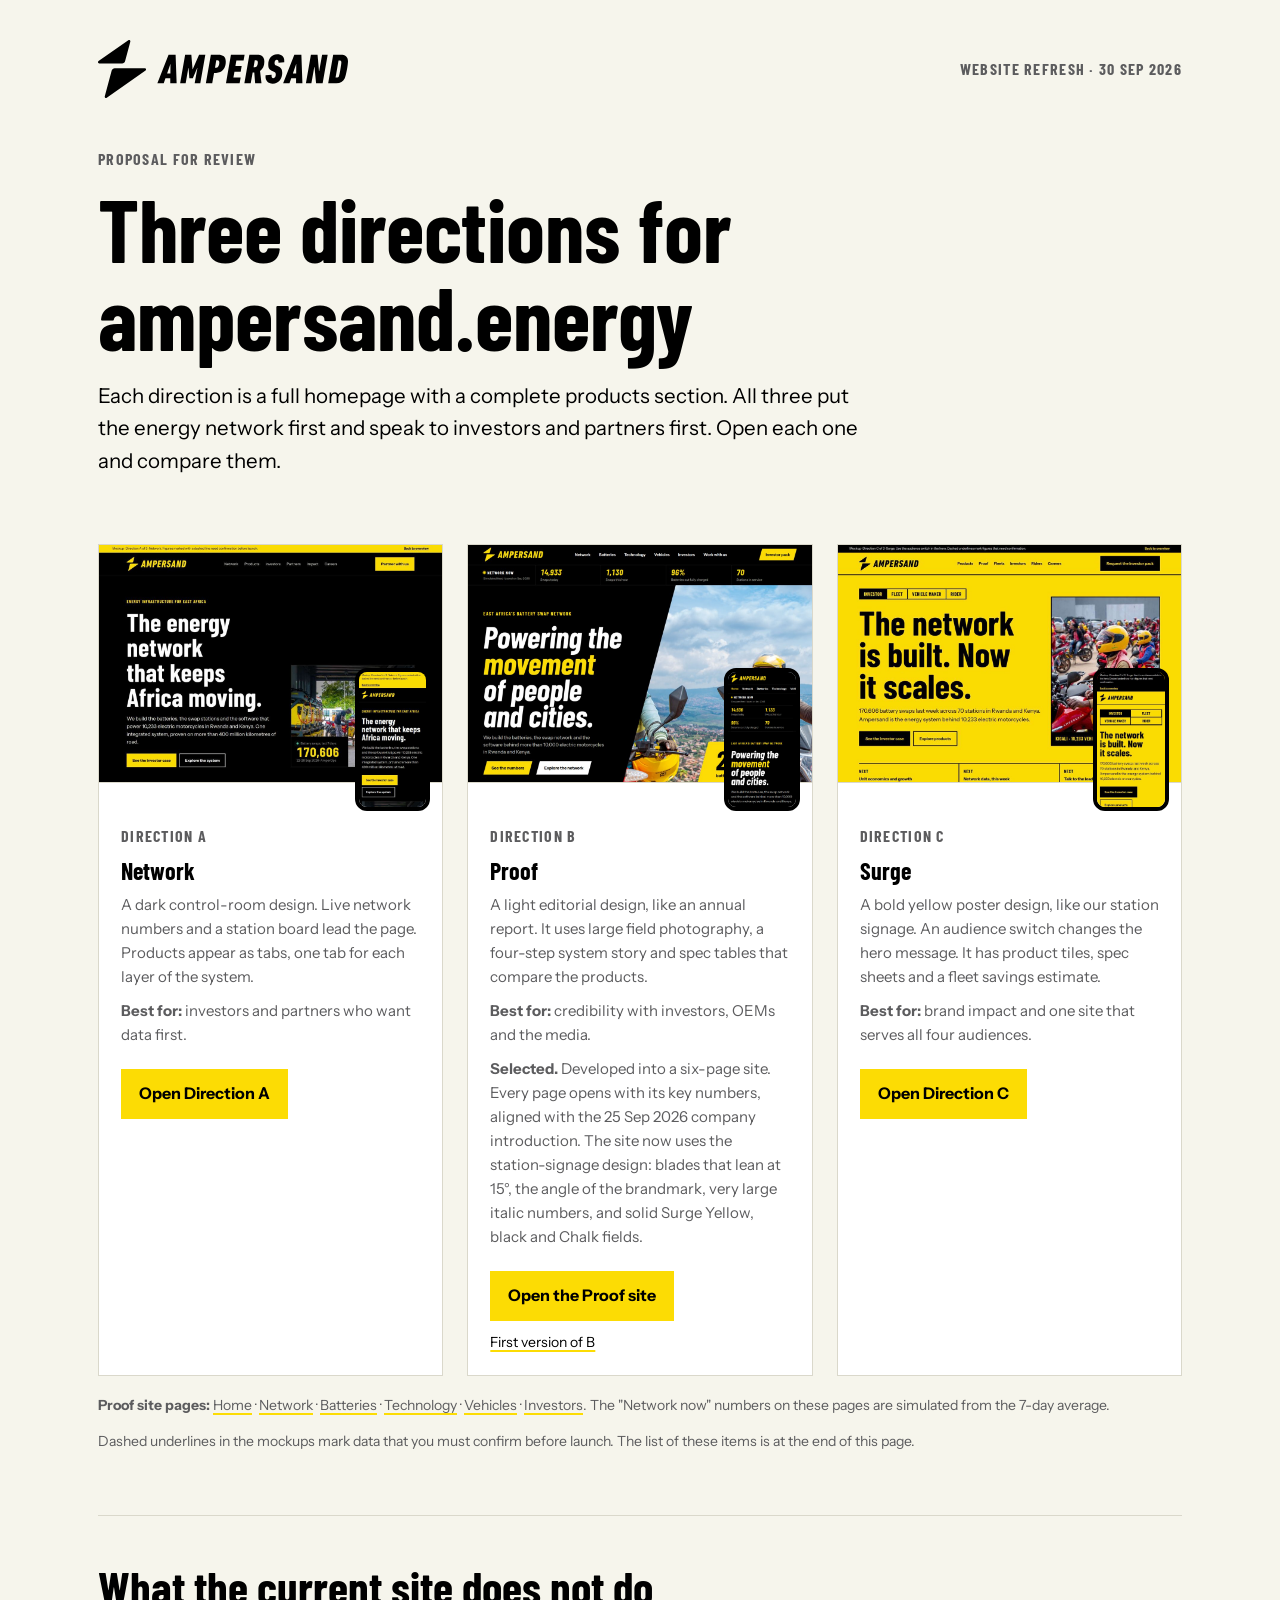
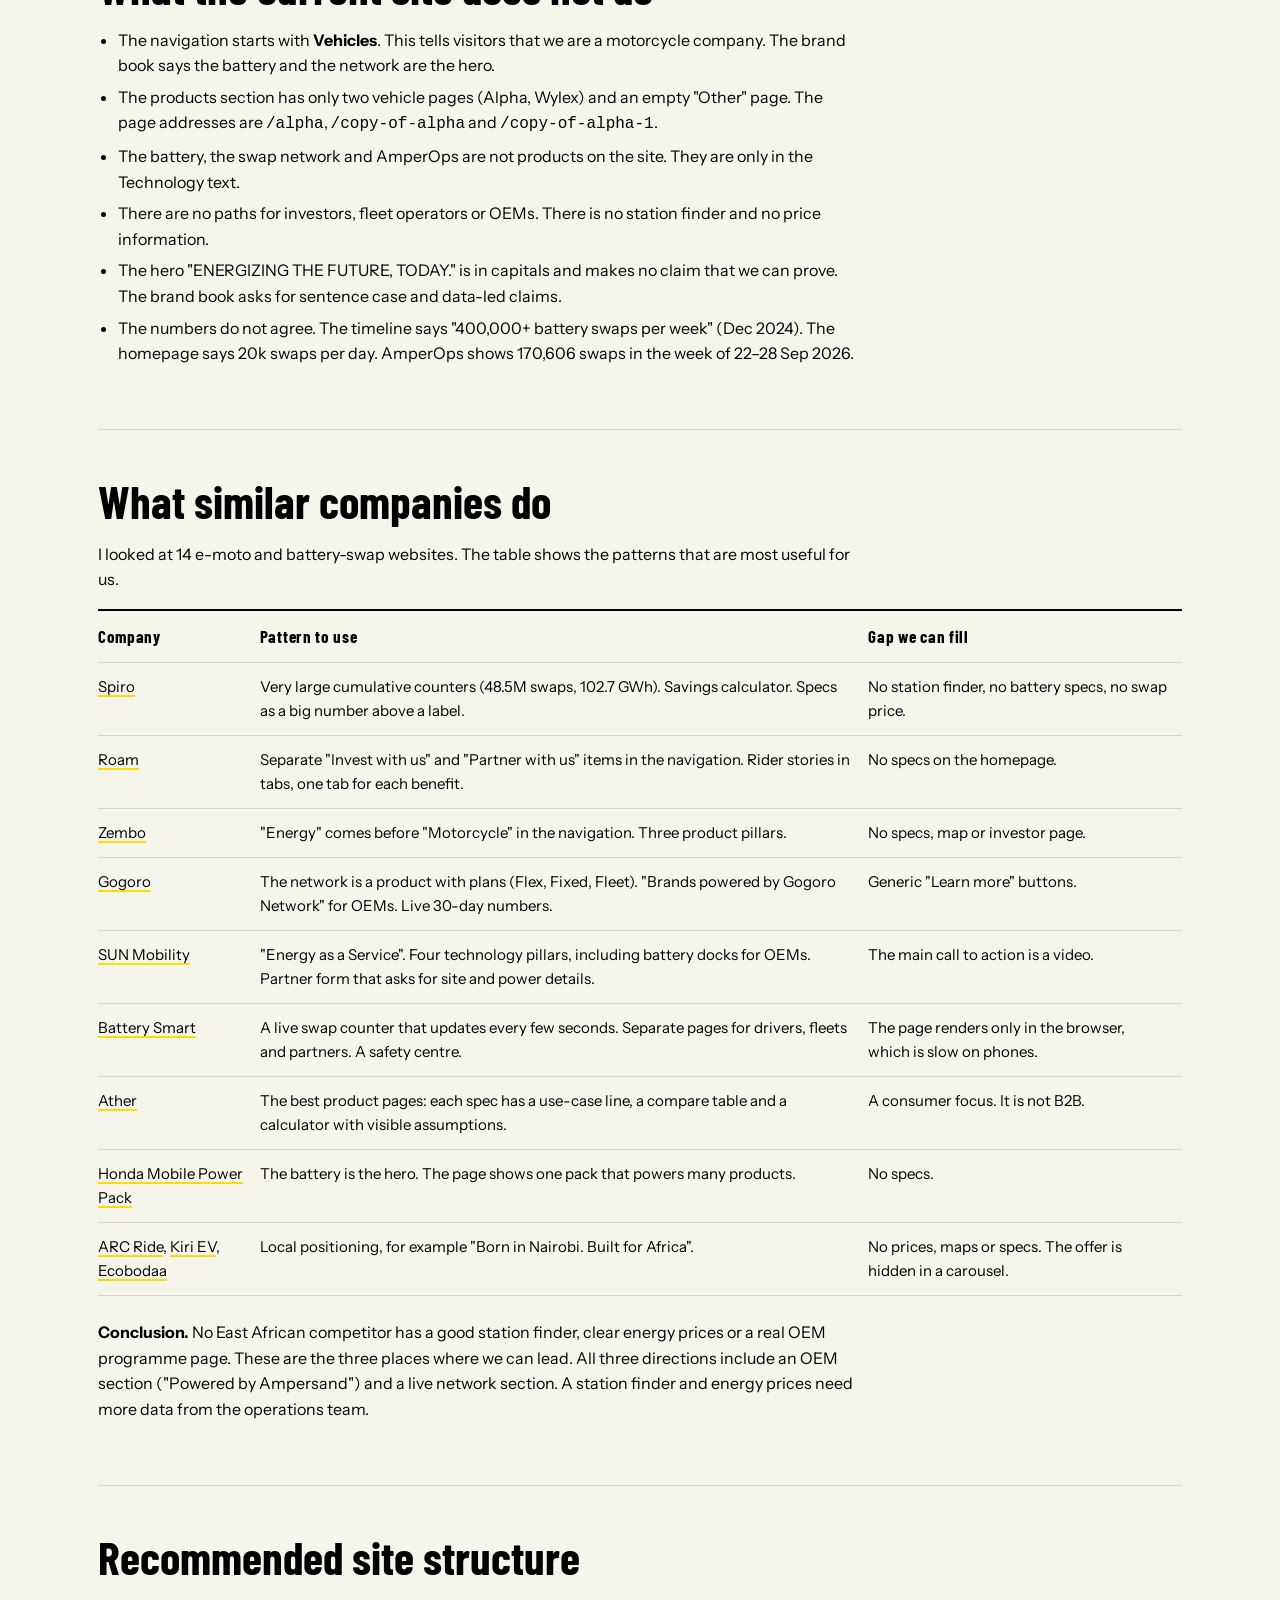
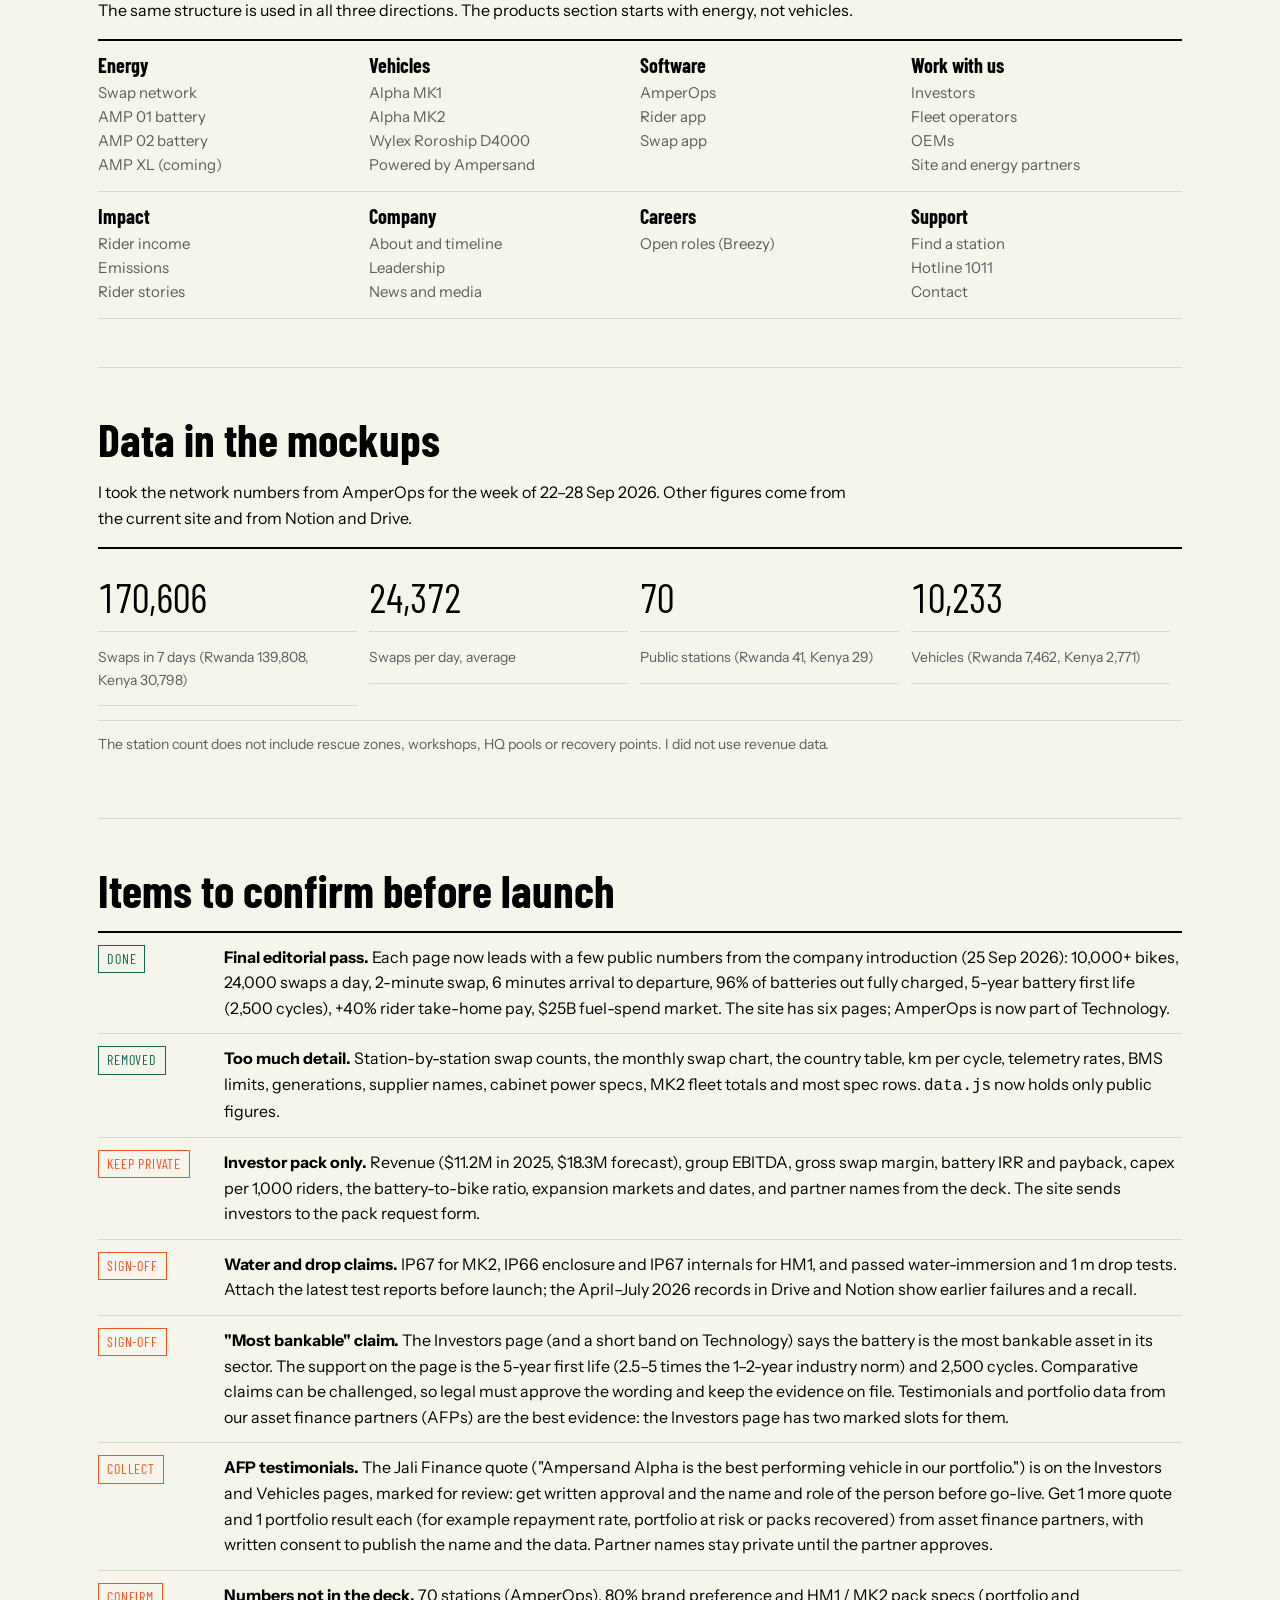
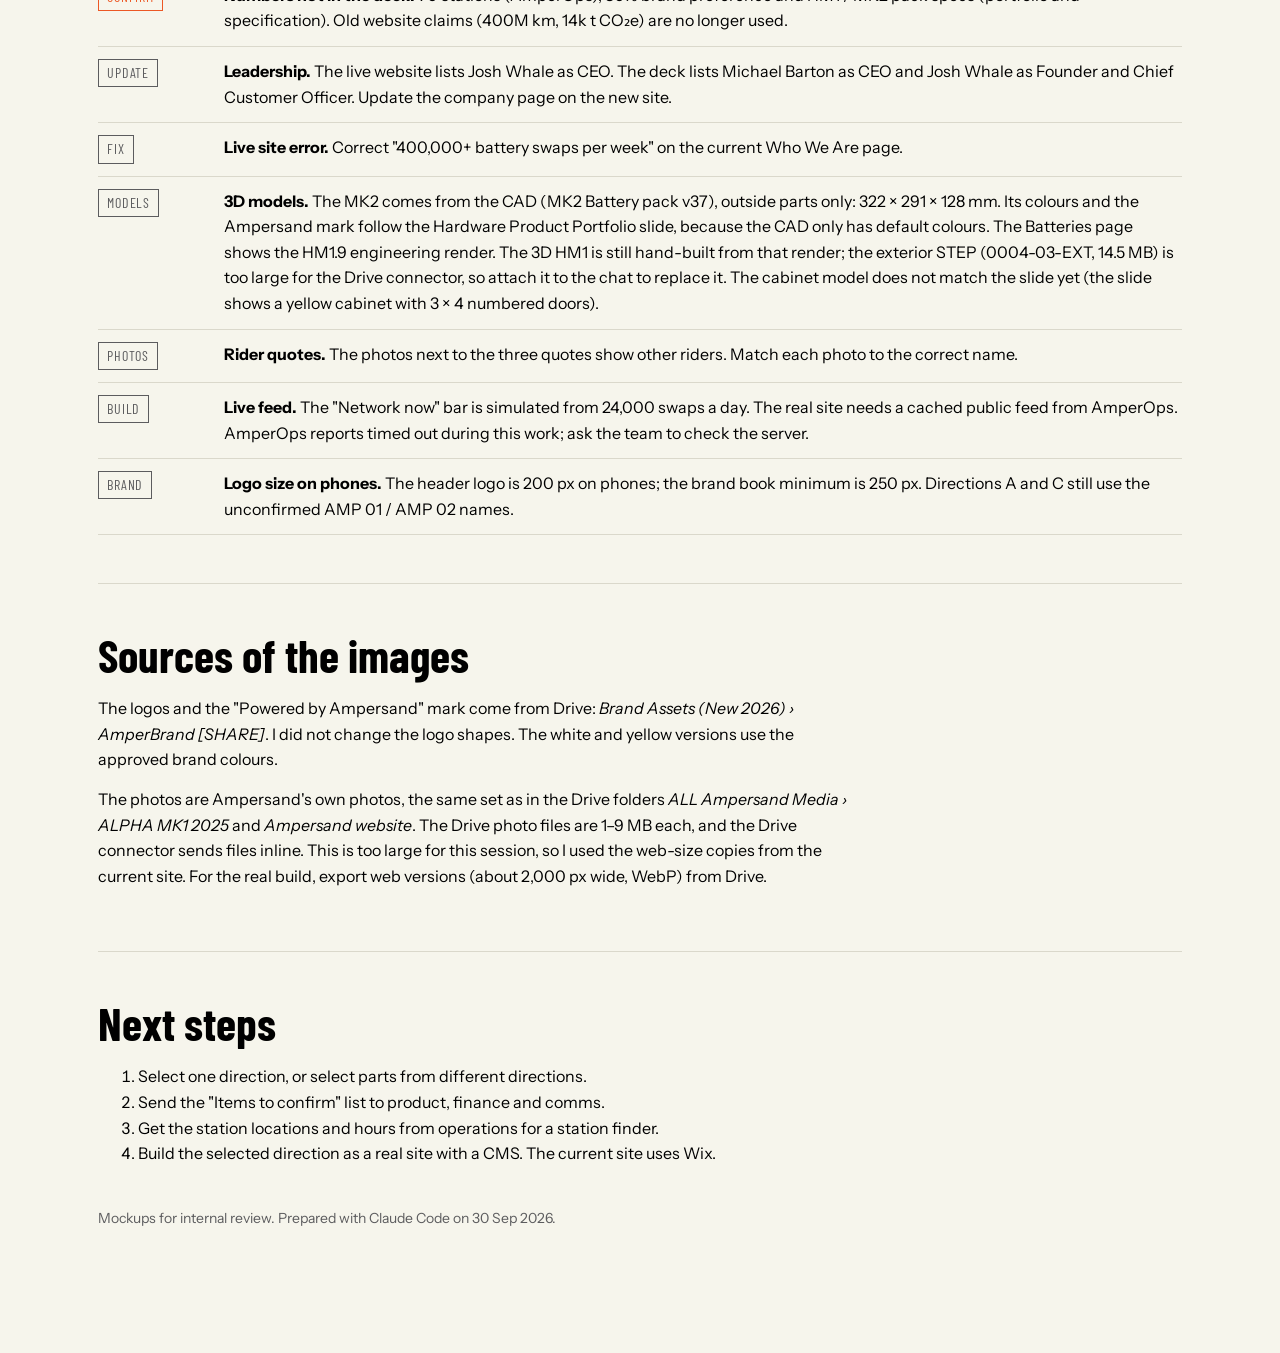
==== index.html @ 297e45d2 "Shorten the Technology page by moving sections to Batteries and Investors - Weight comparison (with " ====
<!doctype html>
<html lang="en">
<head>
<meta charset="utf-8">
<meta name="viewport" content="width=device-width, initial-scale=1, viewport-fit=cover">
<title>Ampersand Site Refresh</title>
<link rel="preconnect" href="https://fonts.googleapis.com">
<link rel="preconnect" href="https://fonts.gstatic.com" crossorigin>
<link rel="stylesheet" href="https://fonts.googleapis.com/css2?family=Barlow+Condensed:wght@700&family=Instrument+Sans:wght@400;700&display=swap">
<style>
/* Overview page. Layout: a single reading column for the review, with a wide band for the three direction previews. Brand tokens from the Ampersand Brand Book v1.0. */
:root{
  --bg:#F6F5EC; --surface:#FFFFFF; --fg:#000000; --muted:#5C5C5E; --rule:#DAD8CB; --accent:#FCDC04; --accent-ink:#000000; --ok:#146653; --warn:#EC5825;
  --display:"Barlow Condensed","Arial Narrow",Arial,sans-serif;
  --body:"Instrument Sans",system-ui,-apple-system,"Segoe UI",sans-serif;
}
@media (prefers-color-scheme:dark){:root:not([data-theme="light"]){--bg:#0B0B0C;--surface:#151516;--fg:#F6F5EC;--muted:#A9A9A4;--rule:#2C2C2E;--accent:#FCDC04;--accent-ink:#000000;--ok:#44BC9D;--warn:#EC5825;color-scheme:dark}}
:root[data-theme="dark"]{--bg:#0B0B0C;--surface:#151516;--fg:#F6F5EC;--muted:#A9A9A4;--rule:#2C2C2E;--accent:#FCDC04;--accent-ink:#000000;--ok:#44BC9D;--warn:#EC5825;color-scheme:dark}
*{box-sizing:border-box}
[hidden]{display:none!important}
body{margin:0;background:var(--bg);color:var(--fg);font-family:var(--body);font-size:16px;line-height:1.6}
img{max-width:100%;display:block}
a{color:inherit;text-decoration-color:var(--accent);text-decoration-thickness:2px;text-underline-offset:3px}
:focus-visible{outline:3px solid var(--accent);outline-offset:2px}
.page{max-width:1180px;margin-inline:auto;padding-inline:clamp(16px,4vw,48px);padding-block:40px 80px}
.col{max-width:760px}
h1,h2,h3{font-family:var(--display);font-weight:700;line-height:1;text-wrap:balance;margin:0}
h1{font-size:clamp(48px,7vw,88px)}
h2{font-size:clamp(32px,4vw,46px);margin-bottom:18px}
h3{font-size:24px}
p{margin:0 0 14px}
.label{font-family:var(--display);font-weight:700;font-size:16px;letter-spacing:.08em;text-transform:uppercase;color:var(--muted)}
.logo-row{display:flex;justify-content:space-between;align-items:center;gap:16px;flex-wrap:wrap;margin-bottom:48px}
.logo-row img{width:250px}
.logo-dark{display:none}
@media (prefers-color-scheme:dark){:root:not([data-theme="light"]) .logo-light{display:none}:root:not([data-theme="light"]) .logo-dark{display:block}}
:root[data-theme="dark"] .logo-light{display:none}:root[data-theme="dark"] .logo-dark{display:block}
.lead{font-size:clamp(18px,1.6vw,21px);max-width:62ch;margin-top:20px}
section{padding-block:48px;border-top:1px solid var(--rule)}
.dirs{display:grid;grid-template-columns:repeat(3,1fr);gap:24px;margin-top:28px}
.dir{background:var(--surface);border:1px solid var(--rule);display:flex;flex-direction:column;min-width:0}
.dir .shots{position:relative}
.dir .shots img.desk{aspect-ratio:1152/800;object-fit:cover;width:100%;border-bottom:1px solid var(--rule)}
.dir .shots img.phone{position:absolute;right:12px;bottom:-28px;width:22%;border:4px solid #000;border-radius:12px;background:#000}
.dir .in{padding:40px 22px 22px;display:flex;flex-direction:column;gap:10px;flex:1}
.dir .in p{font-size:15px;color:var(--muted);margin:0}
.dir .btn{margin-top:auto;align-self:flex-start;background:var(--accent);color:var(--accent-ink);font-weight:700;text-decoration:none;padding:12px 18px;margin-top:12px}
@media (max-width:900px){.dirs{grid-template-columns:1fr}}
.tbl{overflow-x:auto;border-top:2px solid var(--fg);margin-top:16px}
table{width:100%;border-collapse:collapse;font-size:15px;min-width:640px}
th,td{text-align:left;vertical-align:top;padding:12px 14px 12px 0;border-bottom:1px solid var(--rule)}
thead th{font-family:var(--display);font-size:17px;letter-spacing:.04em}
td.num,th.num{font-variant-numeric:tabular-nums;text-align:right}
ul.clean{padding-left:20px;margin:0 0 14px}
ul.clean li{margin-bottom:6px}
.checks{list-style:none;padding:0;margin:0;display:grid;gap:0;border-top:2px solid var(--fg)}
.checks li{display:grid;grid-template-columns:110px 1fr;gap:16px;padding:12px 0;border-bottom:1px solid var(--rule)}
.chip{font-family:var(--display);font-size:14px;letter-spacing:.06em;text-transform:uppercase;padding:2px 8px;align-self:start;justify-self:start;border:1px solid currentColor}
.chip.warn{color:var(--warn)}
.chip.ok{color:var(--ok)}
.chip.info{color:var(--muted)}
@media (max-width:520px){.checks li{grid-template-columns:1fr;gap:6px}}
.ia{display:grid;grid-template-columns:repeat(4,1fr);gap:0;border-top:2px solid var(--fg);margin-top:16px}
.ia div{padding:14px 14px 14px 0;border-bottom:1px solid var(--rule);min-width:0}
.ia h3{font-size:20px;margin-bottom:6px}
.ia ul{list-style:none;padding:0;margin:0;font-size:15px;color:var(--muted)}
@media (max-width:760px){.ia{grid-template-columns:1fr 1fr}}
.kpis{display:grid;grid-template-columns:repeat(4,1fr);border-top:2px solid var(--fg);margin-top:16px}
.kpis div{padding:14px 12px 14px 0;border-bottom:1px solid var(--rule)}
.kpis .n{font-family:var(--display);font-size:40px;line-height:1;font-variant-numeric:tabular-nums}
.kpis .k{font-size:14px;color:var(--muted)}
@media (max-width:640px){.kpis{grid-template-columns:1fr 1fr}}
.note{font-size:14px;color:var(--muted)}
footer{margin-top:40px;font-size:14px;color:var(--muted)}
</style>
</head>
<body>
<div class="page">
  <div class="logo-row">
    <img class="logo-light" src="assets/brand/logo-horizontal-black.svg" alt="Ampersand">
    <img class="logo-dark" src="assets/brand/logo-horizontal-yellow.svg" alt="Ampersand">
    <span class="label">Website refresh · 30 Sep 2026</span>
  </div>

  <div class="col">
    <div class="label">Proposal for review</div>
    <h1 style="margin-top:12px">Three directions for ampersand.energy</h1>
    <p class="lead">Each direction is a full homepage with a complete products section. All three put the energy network first and speak to investors and partners first. Open each one and compare them.</p>
  </div>

  <section style="border-top:0;padding-top:24px">
    <div class="dirs">
      <article class="dir">
        <div class="shots"><img class="desk" src="assets/shots/direction-a.jpg" alt="Direction A desktop preview"><img class="phone" src="assets/shots/direction-a-phone.jpg" alt="Direction A phone preview"></div>
        <div class="in">
          <div class="label">Direction A</div>
          <h3>Network</h3>
          <p>A dark control-room design. Live network numbers and a station board lead the page. Products appear as tabs, one tab for each layer of the system.</p>
          <p><b>Best for:</b> investors and partners who want data first.</p>
          <a class="btn" href="direction-a.html">Open Direction A</a>
        </div>
      </article>
      <article class="dir">
        <div class="shots"><img class="desk" src="assets/shots/proof.jpg" alt="Proof site desktop preview, station-signage design"><img class="phone" src="assets/shots/proof-phone.jpg" alt="Proof site phone preview, station-signage design"></div>
        <div class="in">
          <div class="label">Direction B</div>
          <h3>Proof</h3>
          <p>A light editorial design, like an annual report. It uses large field photography, a four-step system story and spec tables that compare the products.</p>
          <p><b>Best for:</b> credibility with investors, OEMs and the media.</p>
          <p><b>Selected.</b> Developed into a six-page site. Every page opens with its key numbers, aligned with the 25 Sep 2026 company introduction. The site now uses the station-signage design: blades that lean at 15°, the angle of the brandmark, very large italic numbers, and solid Surge Yellow, black and Chalk fields.</p>
          <a class="btn" href="proof/index.html">Open the Proof site</a>
          <a href="direction-b.html" style="font-size:14px">First version of B</a>
        </div>
      </article>
      <article class="dir">
        <div class="shots"><img class="desk" src="assets/shots/direction-c.jpg" alt="Direction C desktop preview"><img class="phone" src="assets/shots/direction-c-phone.jpg" alt="Direction C phone preview"></div>
        <div class="in">
          <div class="label">Direction C</div>
          <h3>Surge</h3>
          <p>A bold yellow poster design, like our station signage. An audience switch changes the hero message. It has product tiles, spec sheets and a fleet savings estimate.</p>
          <p><b>Best for:</b> brand impact and one site that serves all four audiences.</p>
          <a class="btn" href="direction-c.html">Open Direction C</a>
        </div>
      </article>
    </div>
    <p class="note" style="margin-top:18px"><b>Proof site pages:</b> <a href="proof/index.html">Home</a> · <a href="proof/network.html">Network</a> · <a href="proof/batteries.html">Batteries</a> · <a href="proof/technology.html">Technology</a> · <a href="proof/vehicles.html">Vehicles</a> · <a href="proof/investors.html">Investors</a>. The "Network now" numbers on these pages are simulated from the 7-day average.</p>
    <p class="note" style="margin-top:8px">Dashed underlines in the mockups mark data that you must confirm before launch. The list of these items is at the end of this page.</p>
  </section>

  <section>
    <div class="col">
      <h2>What the current site does not do</h2>
      <ul class="clean">
        <li>The navigation starts with <b>Vehicles</b>. This tells visitors that we are a motorcycle company. The brand book says the battery and the network are the hero.</li>
        <li>The products section has only two vehicle pages (Alpha, Wylex) and an empty "Other" page. The page addresses are <code>/alpha</code>, <code>/copy-of-alpha</code> and <code>/copy-of-alpha-1</code>.</li>
        <li>The battery, the swap network and AmperOps are not products on the site. They are only in the Technology text.</li>
        <li>There are no paths for investors, fleet operators or OEMs. There is no station finder and no price information.</li>
        <li>The hero "ENERGIZING THE FUTURE, TODAY." is in capitals and makes no claim that we can prove. The brand book asks for sentence case and data-led claims.</li>
        <li>The numbers do not agree. The timeline says "400,000+ battery swaps per week" (Dec 2024). The homepage says 20k swaps per day. AmperOps shows 170,606 swaps in the week of 22–28 Sep 2026.</li>
      </ul>
    </div>
  </section>

  <section>
    <div class="col">
      <h2>What similar companies do</h2>
      <p>I looked at 14 e-moto and battery-swap websites. The table shows the patterns that are most useful for us.</p>
    </div>
    <div class="tbl">
      <table>
        <thead><tr><th>Company</th><th>Pattern to use</th><th>Gap we can fill</th></tr></thead>
        <tbody>
          <tr><td><a href="https://www.spironet.com">Spiro</a></td><td>Very large cumulative counters (48.5M swaps, 102.7 GWh). Savings calculator. Specs as a big number above a label.</td><td>No station finder, no battery specs, no swap price.</td></tr>
          <tr><td><a href="https://www.roam-electric.com">Roam</a></td><td>Separate "Invest with us" and "Partner with us" items in the navigation. Rider stories in tabs, one tab for each benefit.</td><td>No specs on the homepage.</td></tr>
          <tr><td><a href="https://www.zem.bo">Zembo</a></td><td>"Energy" comes before "Motorcycle" in the navigation. Three product pillars.</td><td>No specs, map or investor page.</td></tr>
          <tr><td><a href="https://www.gogoro.com/gogoro-network/">Gogoro</a></td><td>The network is a product with plans (Flex, Fixed, Fleet). "Brands powered by Gogoro Network" for OEMs. Live 30-day numbers.</td><td>Generic "Learn more" buttons.</td></tr>
          <tr><td><a href="https://www.sunmobility.com">SUN Mobility</a></td><td>"Energy as a Service". Four technology pillars, including battery docks for OEMs. Partner form that asks for site and power details.</td><td>The main call to action is a video.</td></tr>
          <tr><td><a href="https://www.batterysmart.in">Battery Smart</a></td><td>A live swap counter that updates every few seconds. Separate pages for drivers, fleets and partners. A safety centre.</td><td>The page renders only in the browser, which is slow on phones.</td></tr>
          <tr><td><a href="https://www.atherenergy.com/rizta">Ather</a></td><td>The best product pages: each spec has a use-case line, a compare table and a calculator with visible assumptions.</td><td>A consumer focus. It is not B2B.</td></tr>
          <tr><td><a href="https://global.honda/en/mobilepowerpack/">Honda Mobile Power Pack</a></td><td>The battery is the hero. The page shows one pack that powers many products.</td><td>No specs.</td></tr>
          <tr><td><a href="https://arcrideglobal.com">ARC Ride</a>, <a href="https://www.kiriev.com">Kiri EV</a>, <a href="https://www.ecobodaa.bike">Ecobodaa</a></td><td>Local positioning, for example "Born in Nairobi. Built for Africa".</td><td>No prices, maps or specs. The offer is hidden in a carousel.</td></tr>
        </tbody>
      </table>
    </div>
    <div class="col" style="margin-top:24px">
      <p><b>Conclusion.</b> No East African competitor has a good station finder, clear energy prices or a real OEM programme page. These are the three places where we can lead. All three directions include an OEM section ("Powered by Ampersand") and a live network section. A station finder and energy prices need more data from the operations team.</p>
    </div>
  </section>

  <section>
    <div class="col">
      <h2>Recommended site structure</h2>
      <p>The same structure is used in all three directions. The products section starts with energy, not vehicles.</p>
    </div>
    <div class="ia">
      <div><h3>Energy</h3><ul><li>Swap network</li><li>AMP 01 battery</li><li>AMP 02 battery</li><li>AMP XL (coming)</li></ul></div>
      <div><h3>Vehicles</h3><ul><li>Alpha MK1</li><li>Alpha MK2</li><li>Wylex Roroship D4000</li><li>Powered by Ampersand</li></ul></div>
      <div><h3>Software</h3><ul><li>AmperOps</li><li>Rider app</li><li>Swap app</li></ul></div>
      <div><h3>Work with us</h3><ul><li>Investors</li><li>Fleet operators</li><li>OEMs</li><li>Site and energy partners</li></ul></div>
      <div><h3>Impact</h3><ul><li>Rider income</li><li>Emissions</li><li>Rider stories</li></ul></div>
      <div><h3>Company</h3><ul><li>About and timeline</li><li>Leadership</li><li>News and media</li></ul></div>
      <div><h3>Careers</h3><ul><li>Open roles (Breezy)</li></ul></div>
      <div><h3>Support</h3><ul><li>Find a station</li><li>Hotline 1011</li><li>Contact</li></ul></div>
    </div>
  </section>

  <section>
    <div class="col">
      <h2>Data in the mockups</h2>
      <p>I took the network numbers from AmperOps for the week of 22–28 Sep 2026. Other figures come from the current site and from Notion and Drive.</p>
    </div>
    <div class="kpis">
      <div><div class="n">170,606</div><div class="k">Swaps in 7 days (Rwanda 139,808, Kenya 30,798)</div></div>
      <div><div class="n">24,372</div><div class="k">Swaps per day, average</div></div>
      <div><div class="n">70</div><div class="k">Public stations (Rwanda 41, Kenya 29)</div></div>
      <div><div class="n">10,233</div><div class="k">Vehicles (Rwanda 7,462, Kenya 2,771)</div></div>
    </div>
    <p class="note" style="margin-top:12px">The station count does not include rescue zones, workshops, HQ pools or recovery points. I did not use revenue data.</p>
  </section>

  <section>
    <div class="col">
      <h2>Items to confirm before launch</h2>
    </div>
    <ul class="checks">
      <li><span class="chip ok">Done</span><div><b>Final editorial pass.</b> Each page now leads with a few public numbers from the company introduction (25 Sep 2026): 10,000+ bikes, 24,000 swaps a day, 2-minute swap, 6 minutes arrival to departure, 96% of batteries out fully charged, 5-year battery first life (2,500 cycles), +40% rider take-home pay, $25B fuel-spend market. The site has six pages; AmperOps is now part of Technology.</div></li>
      <li><span class="chip ok">Removed</span><div><b>Too much detail.</b> Station-by-station swap counts, the monthly swap chart, the country table, km per cycle, telemetry rates, BMS limits, generations, supplier names, cabinet power specs, MK2 fleet totals and most spec rows. <code>data.js</code> now holds only public figures.</div></li>
      <li><span class="chip warn">Keep private</span><div><b>Investor pack only.</b> Revenue ($11.2M in 2025, $18.3M forecast), group EBITDA, gross swap margin, battery IRR and payback, capex per 1,000 riders, the battery-to-bike ratio, expansion markets and dates, and partner names from the deck. The site sends investors to the pack request form.</div></li>
      <li><span class="chip warn">Sign-off</span><div><b>Water and drop claims.</b> IP67 for MK2, IP66 enclosure and IP67 internals for HM1, and passed water-immersion and 1 m drop tests. Attach the latest test reports before launch; the April–July 2026 records in Drive and Notion show earlier failures and a recall.</div></li>
        <li><span class="chip warn">Sign-off</span><div><b>"Most bankable" claim.</b> The Investors page (and a short band on Technology) says the battery is the most bankable asset in its sector. The support on the page is the 5-year first life (2.5–5 times the 1–2-year industry norm) and 2,500 cycles. Comparative claims can be challenged, so legal must approve the wording and keep the evidence on file. Testimonials and portfolio data from our asset finance partners (AFPs) are the best evidence: the Investors page has two marked slots for them.</div></li>
        <li><span class="chip warn">Collect</span><div><b>AFP testimonials.</b> The Jali Finance quote ("Ampersand Alpha is the best performing vehicle in our portfolio.") is on the Investors and Vehicles pages, marked for review: get written approval and the name and role of the person before go-live. Get 1 more quote and 1 portfolio result each (for example repayment rate, portfolio at risk or packs recovered) from asset finance partners, with written consent to publish the name and the data. Partner names stay private until the partner approves.</div></li>
      <li><span class="chip warn">Confirm</span><div><b>Numbers not in the deck.</b> 70 stations (AmperOps), 80% brand preference and HM1 / MK2 pack specs (portfolio and specification). Old website claims (400M km, 14k t CO₂e) are no longer used.</div></li>
      <li><span class="chip info">Update</span><div><b>Leadership.</b> The live website lists Josh Whale as CEO. The deck lists Michael Barton as CEO and Josh Whale as Founder and Chief Customer Officer. Update the company page on the new site.</div></li>
      <li><span class="chip info">Fix</span><div><b>Live site error.</b> Correct "400,000+ battery swaps per week" on the current Who We Are page.</div></li>
      <li><span class="chip info">Models</span><div><b>3D models.</b> The MK2 comes from the CAD (MK2 Battery pack v37), outside parts only: 322 × 291 × 128 mm. Its colours and the Ampersand mark follow the Hardware Product Portfolio slide, because the CAD only has default colours. The Batteries page shows the HM1.9 engineering render. The 3D HM1 is still hand-built from that render; the exterior STEP (0004-03-EXT, 14.5 MB) is too large for the Drive connector, so attach it to the chat to replace it. The cabinet model does not match the slide yet (the slide shows a yellow cabinet with 3 × 4 numbered doors).</div></li>
      <li><span class="chip info">Photos</span><div><b>Rider quotes.</b> The photos next to the three quotes show other riders. Match each photo to the correct name.</div></li>
      <li><span class="chip info">Build</span><div><b>Live feed.</b> The "Network now" bar is simulated from 24,000 swaps a day. The real site needs a cached public feed from AmperOps. AmperOps reports timed out during this work; ask the team to check the server.</div></li>
      <li><span class="chip info">Brand</span><div><b>Logo size on phones.</b> The header logo is 200 px on phones; the brand book minimum is 250 px. Directions A and C still use the unconfirmed AMP 01 / AMP 02 names.</div></li>
    </ul>
  </section>

  <section>
    <div class="col">
      <h2>Sources of the images</h2>
      <p>The logos and the "Powered by Ampersand" mark come from Drive: <i>Brand Assets (New 2026) › AmperBrand [SHARE]</i>. I did not change the logo shapes. The white and yellow versions use the approved brand colours.</p>
      <p>The photos are Ampersand's own photos, the same set as in the Drive folders <i>ALL Ampersand Media › ALPHA MK1 2025</i> and <i>Ampersand website</i>. The Drive photo files are 1–9 MB each, and the Drive connector sends files inline. This is too large for this session, so I used the web-size copies from the current site. For the real build, export web versions (about 2,000 px wide, WebP) from Drive.</p>
    </div>
  </section>

  <section>
    <div class="col">
      <h2>Next steps</h2>
      <ol class="clean">
        <li>Select one direction, or select parts from different directions.</li>
        <li>Send the "Items to confirm" list to product, finance and comms.</li>
        <li>Get the station locations and hours from operations for a station finder.</li>
        <li>Build the selected direction as a real site with a CMS. The current site uses Wix.</li>
      </ol>
    </div>
    <footer>Mockups for internal review. Prepared with Claude Code on 30 Sep 2026.</footer>
  </section>
</div>
</body>
</html>
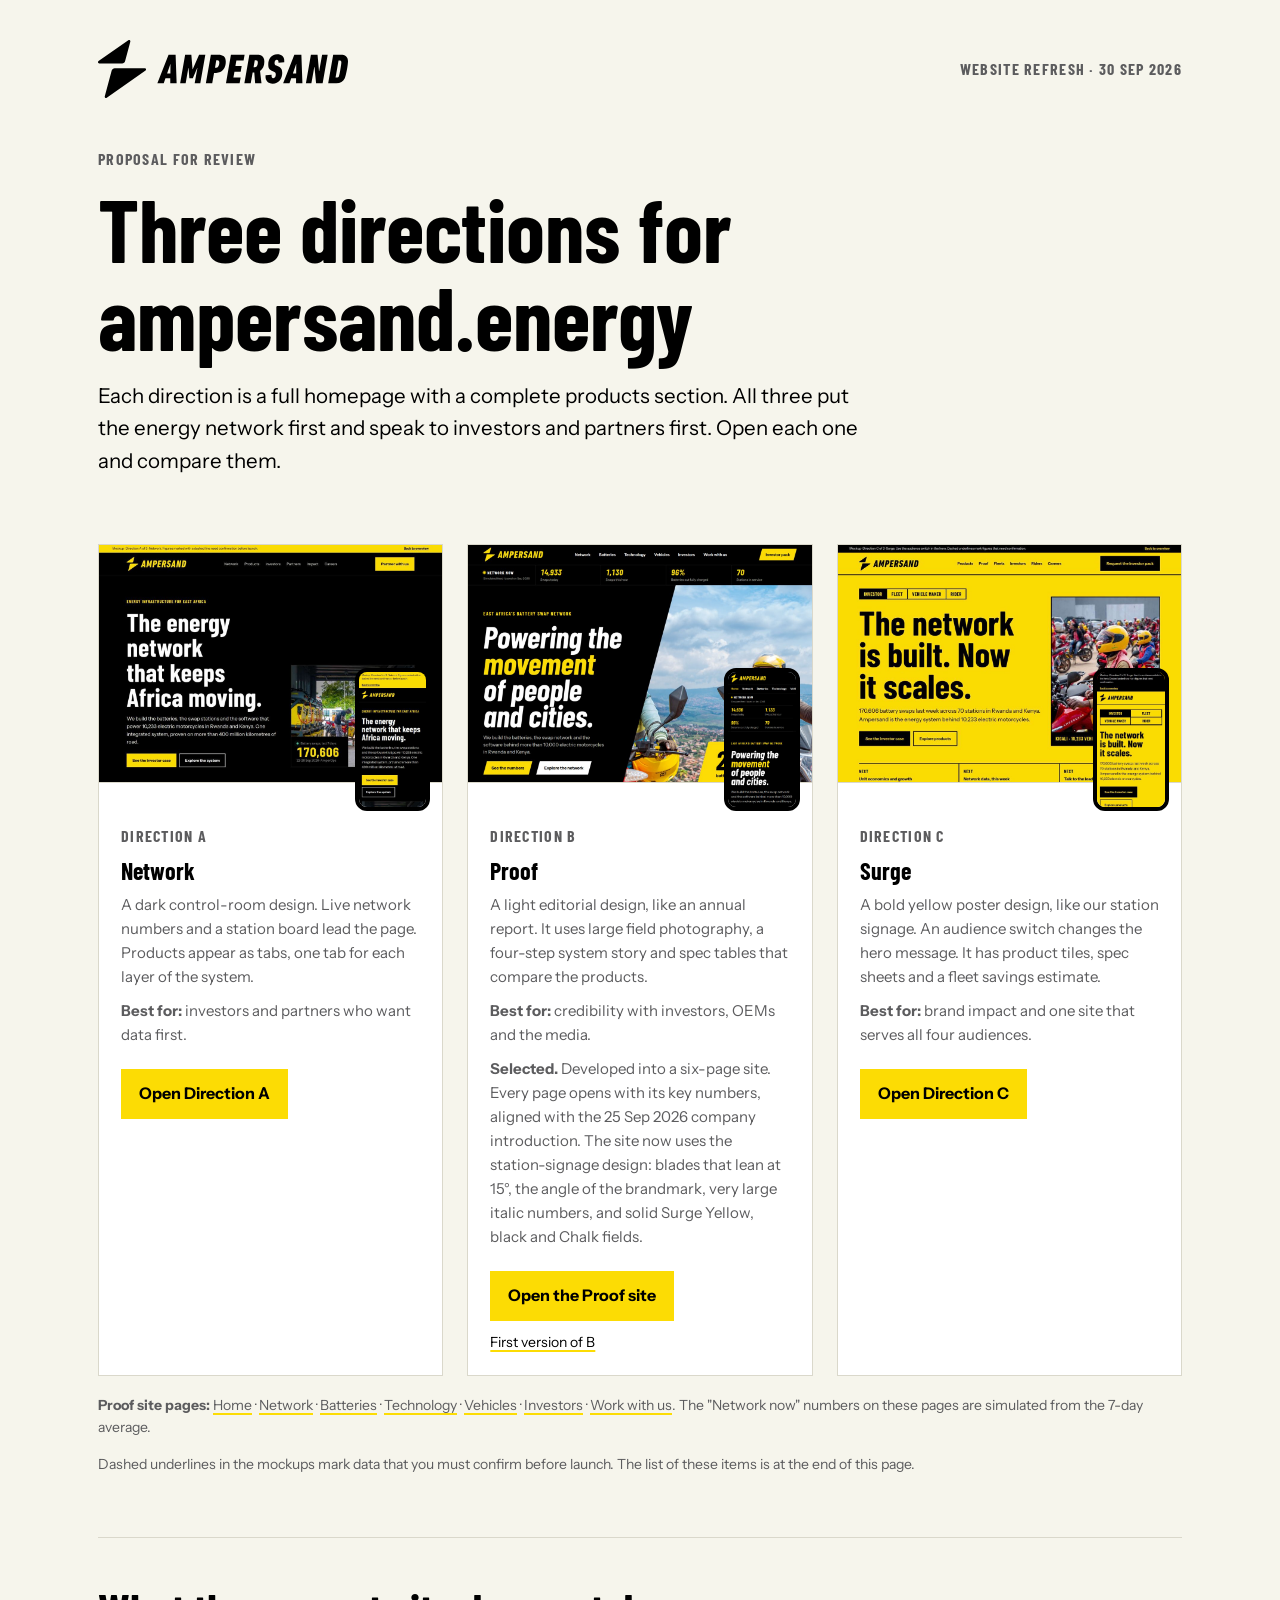
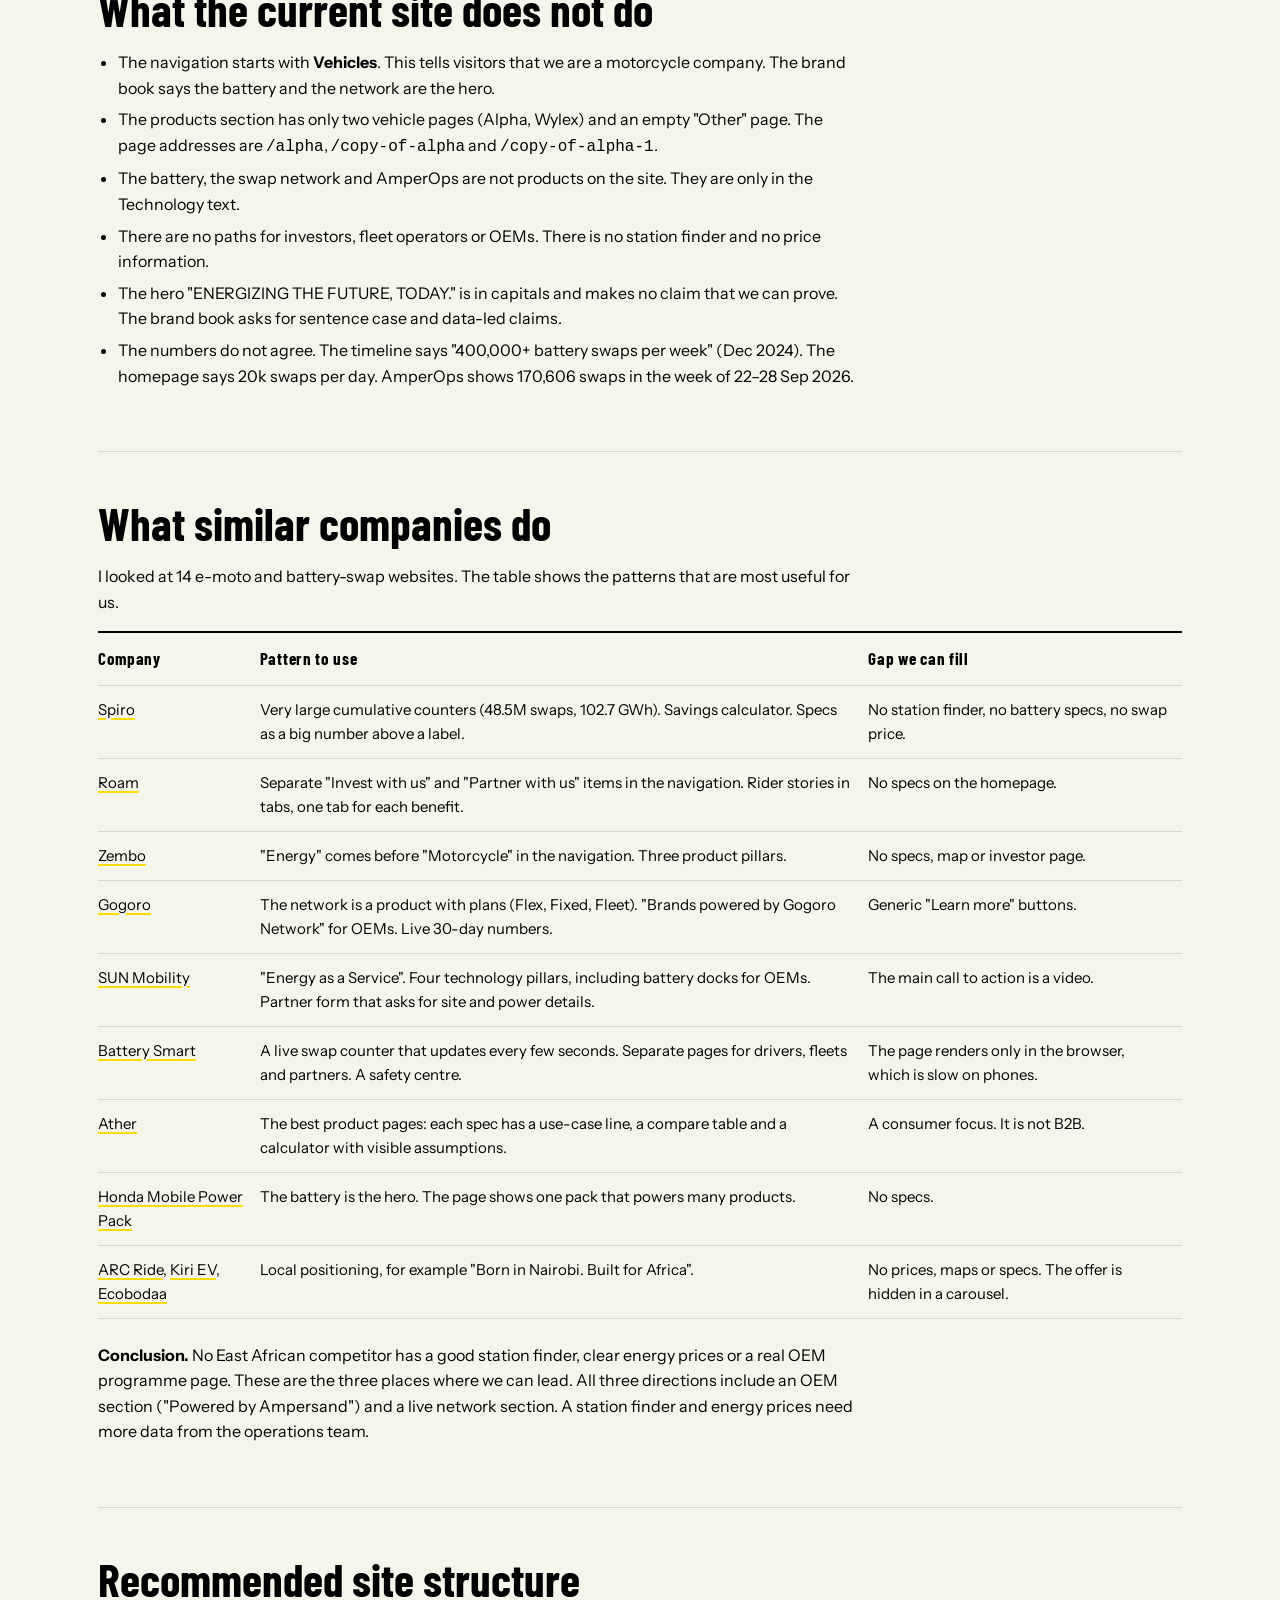
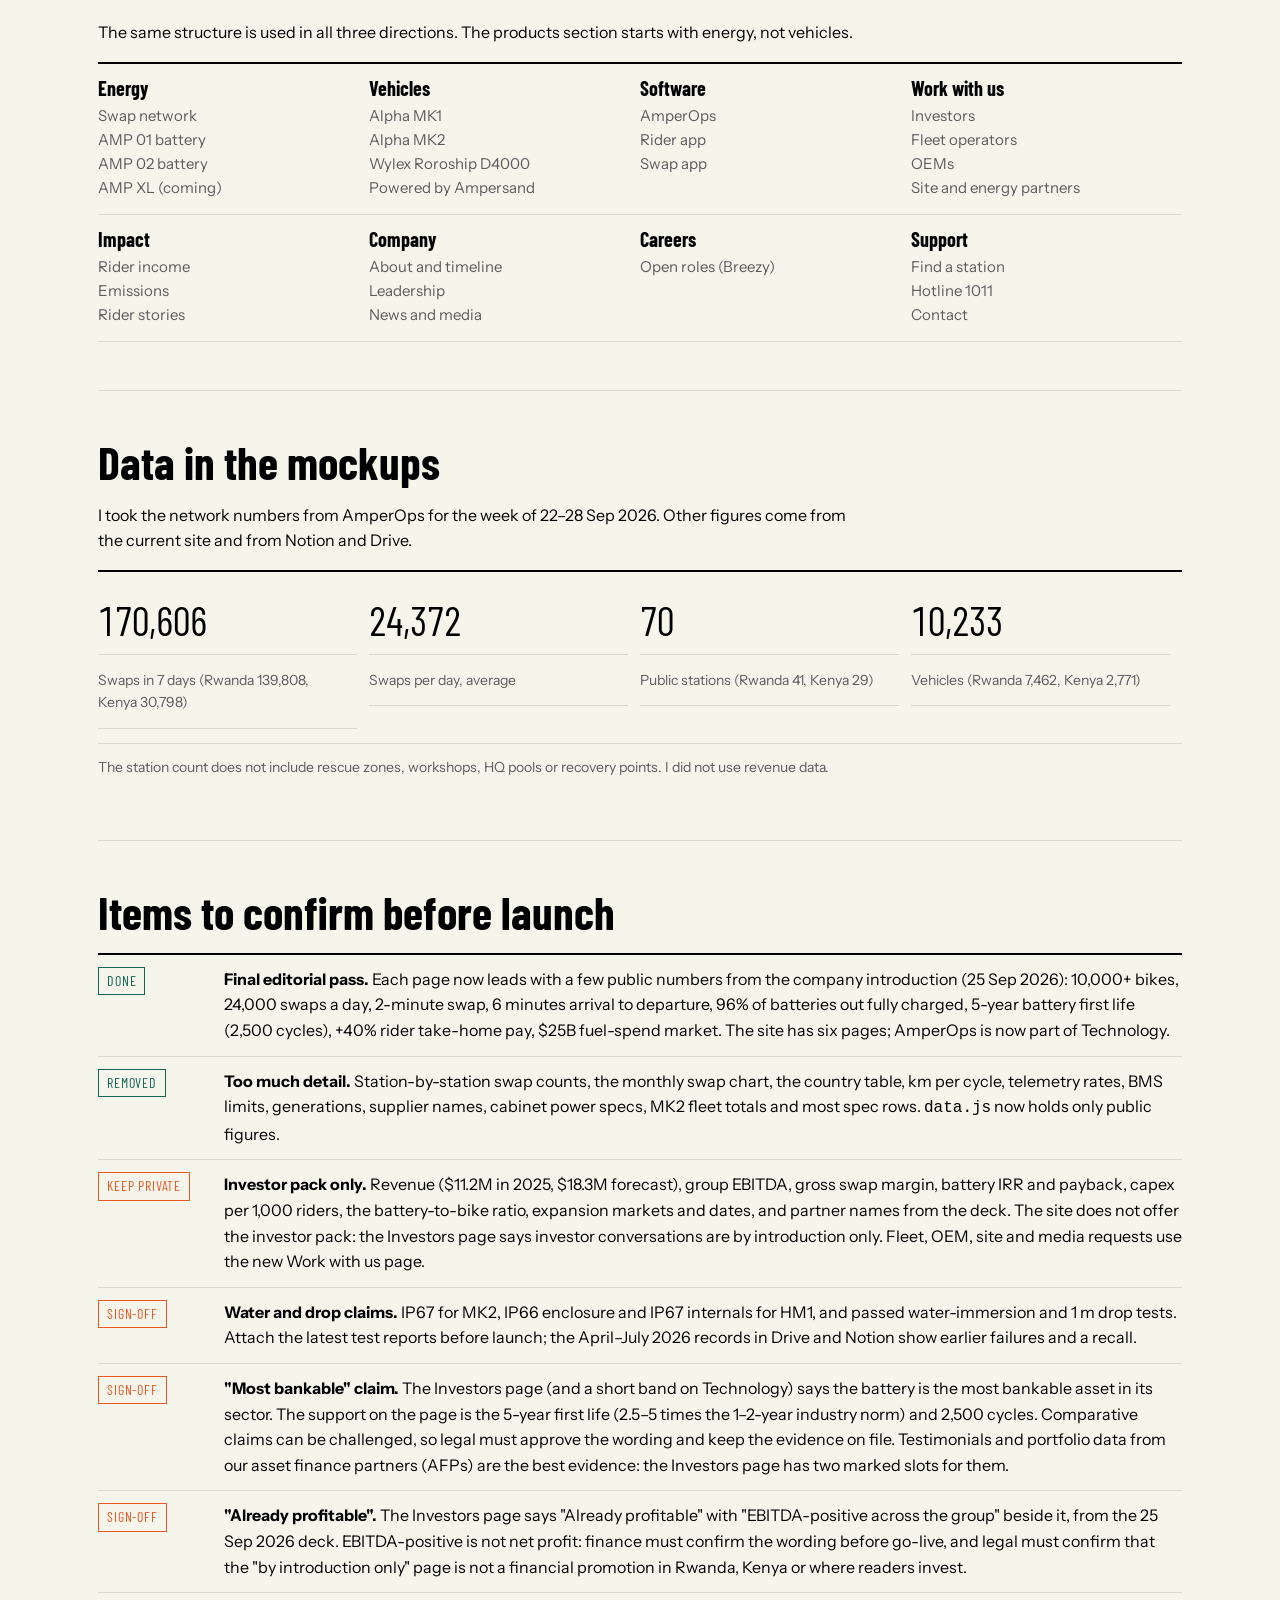
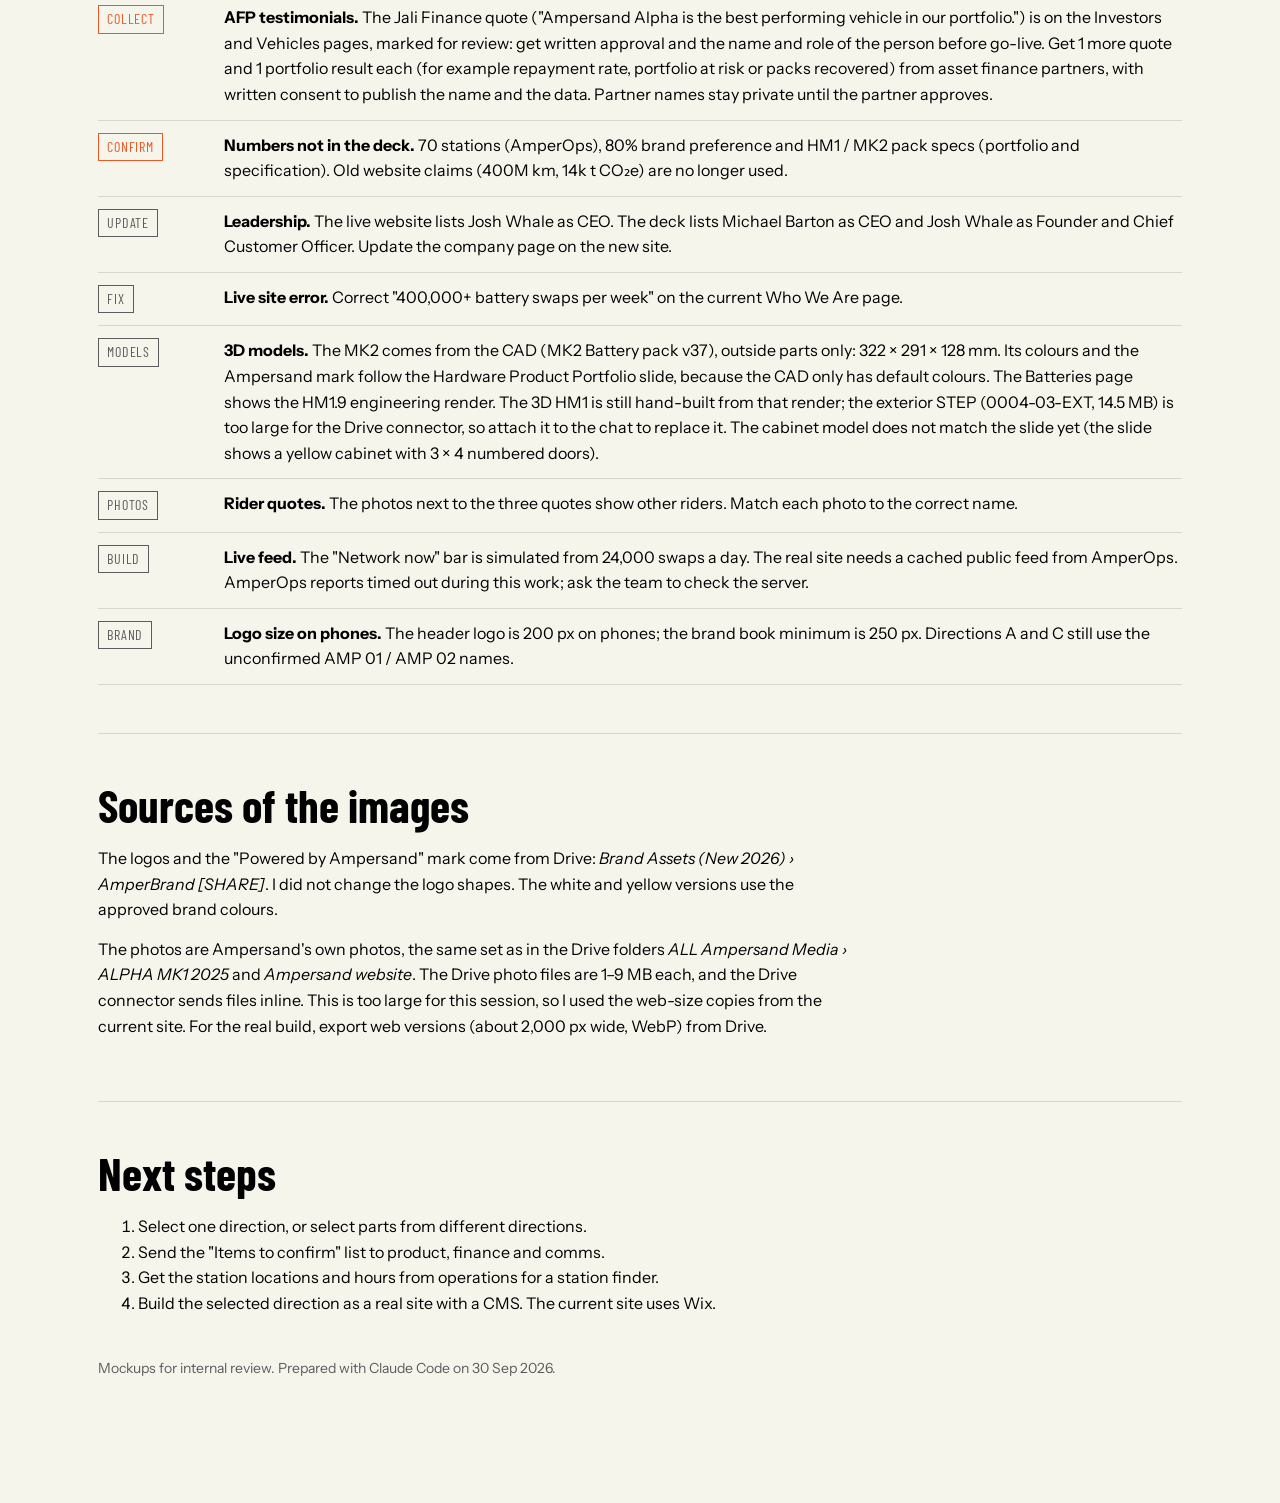
==== commit 07d7d608: "Keep the investor pack private and position Ampersand as already profitable - Remove the investor pa" ====
--- a/index.html
+++ b/index.html
@@ -123,7 +123,7 @@
         </div>
       </article>
     </div>
-    <p class="note" style="margin-top:18px"><b>Proof site pages:</b> <a href="proof/index.html">Home</a> · <a href="proof/network.html">Network</a> · <a href="proof/batteries.html">Batteries</a> · <a href="proof/technology.html">Technology</a> · <a href="proof/vehicles.html">Vehicles</a> · <a href="proof/investors.html">Investors</a>. The "Network now" numbers on these pages are simulated from the 7-day average.</p>
+    <p class="note" style="margin-top:18px"><b>Proof site pages:</b> <a href="proof/index.html">Home</a> · <a href="proof/network.html">Network</a> · <a href="proof/batteries.html">Batteries</a> · <a href="proof/technology.html">Technology</a> · <a href="proof/vehicles.html">Vehicles</a> · <a href="proof/investors.html">Investors</a> · <a href="proof/contact.html">Work with us</a>. The "Network now" numbers on these pages are simulated from the 7-day average.</p>
     <p class="note" style="margin-top:8px">Dashed underlines in the mockups mark data that you must confirm before launch. The list of these items is at the end of this page.</p>
   </section>
 
@@ -205,9 +205,10 @@
     <ul class="checks">
       <li><span class="chip ok">Done</span><div><b>Final editorial pass.</b> Each page now leads with a few public numbers from the company introduction (25 Sep 2026): 10,000+ bikes, 24,000 swaps a day, 2-minute swap, 6 minutes arrival to departure, 96% of batteries out fully charged, 5-year battery first life (2,500 cycles), +40% rider take-home pay, $25B fuel-spend market. The site has six pages; AmperOps is now part of Technology.</div></li>
       <li><span class="chip ok">Removed</span><div><b>Too much detail.</b> Station-by-station swap counts, the monthly swap chart, the country table, km per cycle, telemetry rates, BMS limits, generations, supplier names, cabinet power specs, MK2 fleet totals and most spec rows. <code>data.js</code> now holds only public figures.</div></li>
-      <li><span class="chip warn">Keep private</span><div><b>Investor pack only.</b> Revenue ($11.2M in 2025, $18.3M forecast), group EBITDA, gross swap margin, battery IRR and payback, capex per 1,000 riders, the battery-to-bike ratio, expansion markets and dates, and partner names from the deck. The site sends investors to the pack request form.</div></li>
+      <li><span class="chip warn">Keep private</span><div><b>Investor pack only.</b> Revenue ($11.2M in 2025, $18.3M forecast), group EBITDA, gross swap margin, battery IRR and payback, capex per 1,000 riders, the battery-to-bike ratio, expansion markets and dates, and partner names from the deck. The site does not offer the investor pack: the Investors page says investor conversations are by introduction only. Fleet, OEM, site and media requests use the new Work with us page.</div></li>
       <li><span class="chip warn">Sign-off</span><div><b>Water and drop claims.</b> IP67 for MK2, IP66 enclosure and IP67 internals for HM1, and passed water-immersion and 1 m drop tests. Attach the latest test reports before launch; the April–July 2026 records in Drive and Notion show earlier failures and a recall.</div></li>
         <li><span class="chip warn">Sign-off</span><div><b>"Most bankable" claim.</b> The Investors page (and a short band on Technology) says the battery is the most bankable asset in its sector. The support on the page is the 5-year first life (2.5–5 times the 1–2-year industry norm) and 2,500 cycles. Comparative claims can be challenged, so legal must approve the wording and keep the evidence on file. Testimonials and portfolio data from our asset finance partners (AFPs) are the best evidence: the Investors page has two marked slots for them.</div></li>
+        <li><span class="chip warn">Sign-off</span><div><b>"Already profitable".</b> The Investors page says "Already profitable" with "EBITDA-positive across the group" beside it, from the 25 Sep 2026 deck. EBITDA-positive is not net profit: finance must confirm the wording before go-live, and legal must confirm that the "by introduction only" page is not a financial promotion in Rwanda, Kenya or where readers invest.</div></li>
         <li><span class="chip warn">Collect</span><div><b>AFP testimonials.</b> The Jali Finance quote ("Ampersand Alpha is the best performing vehicle in our portfolio.") is on the Investors and Vehicles pages, marked for review: get written approval and the name and role of the person before go-live. Get 1 more quote and 1 portfolio result each (for example repayment rate, portfolio at risk or packs recovered) from asset finance partners, with written consent to publish the name and the data. Partner names stay private until the partner approves.</div></li>
       <li><span class="chip warn">Confirm</span><div><b>Numbers not in the deck.</b> 70 stations (AmperOps), 80% brand preference and HM1 / MK2 pack specs (portfolio and specification). Old website claims (400M km, 14k t CO₂e) are no longer used.</div></li>
       <li><span class="chip info">Update</span><div><b>Leadership.</b> The live website lists Josh Whale as CEO. The deck lists Michael Barton as CEO and Josh Whale as Founder and Chief Customer Officer. Update the company page on the new site.</div></li>
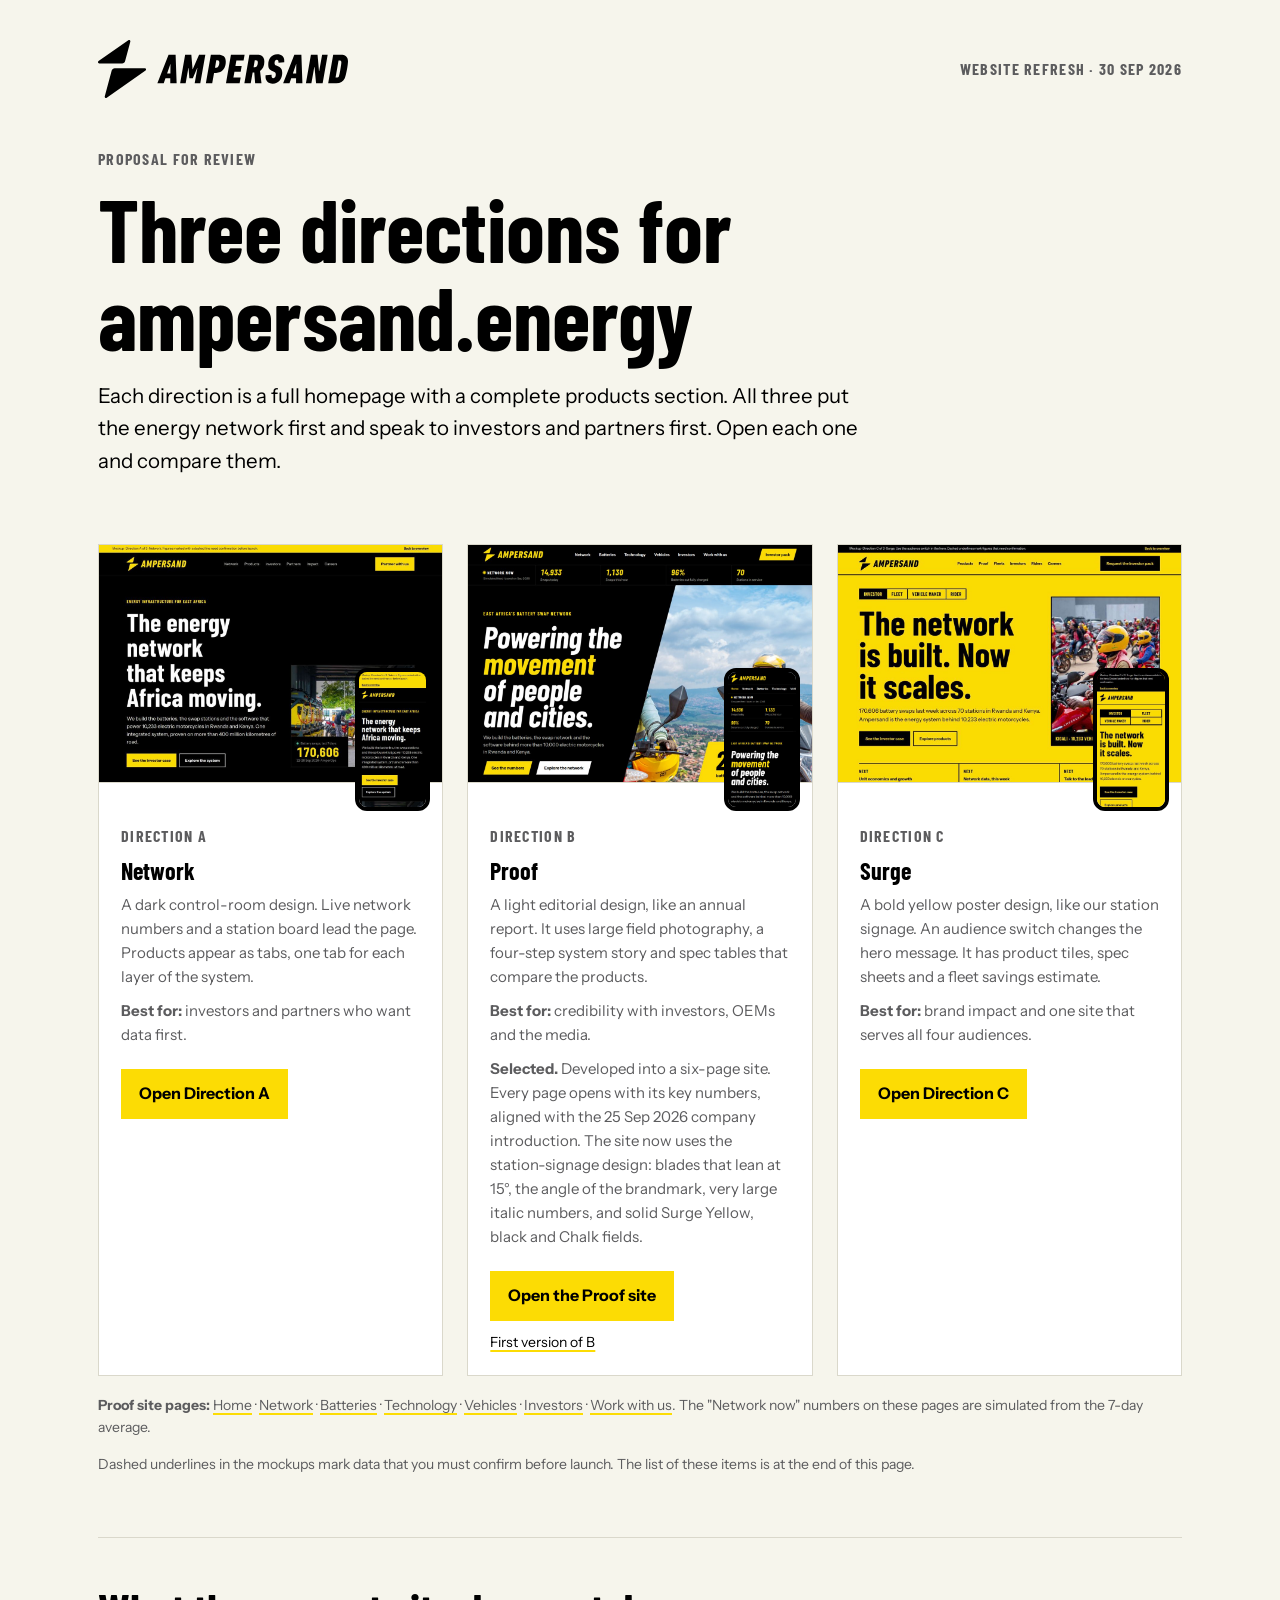
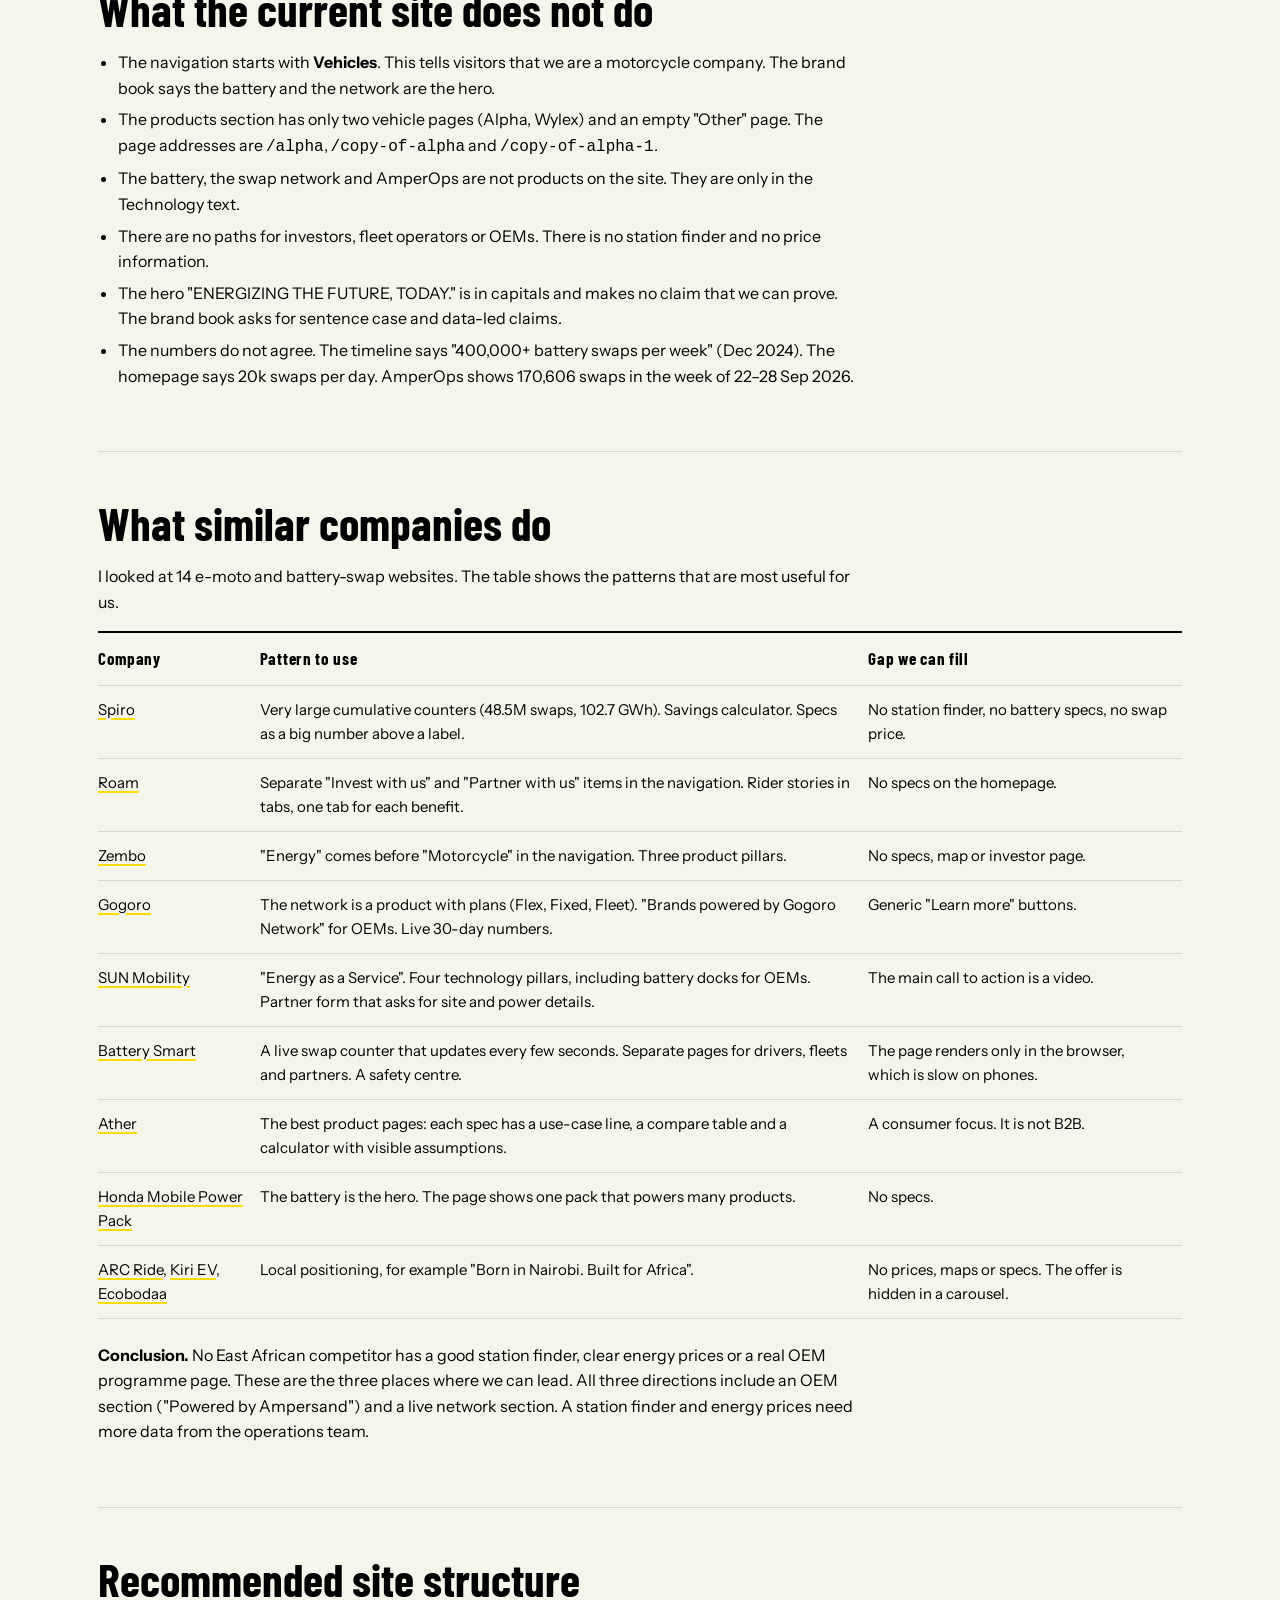
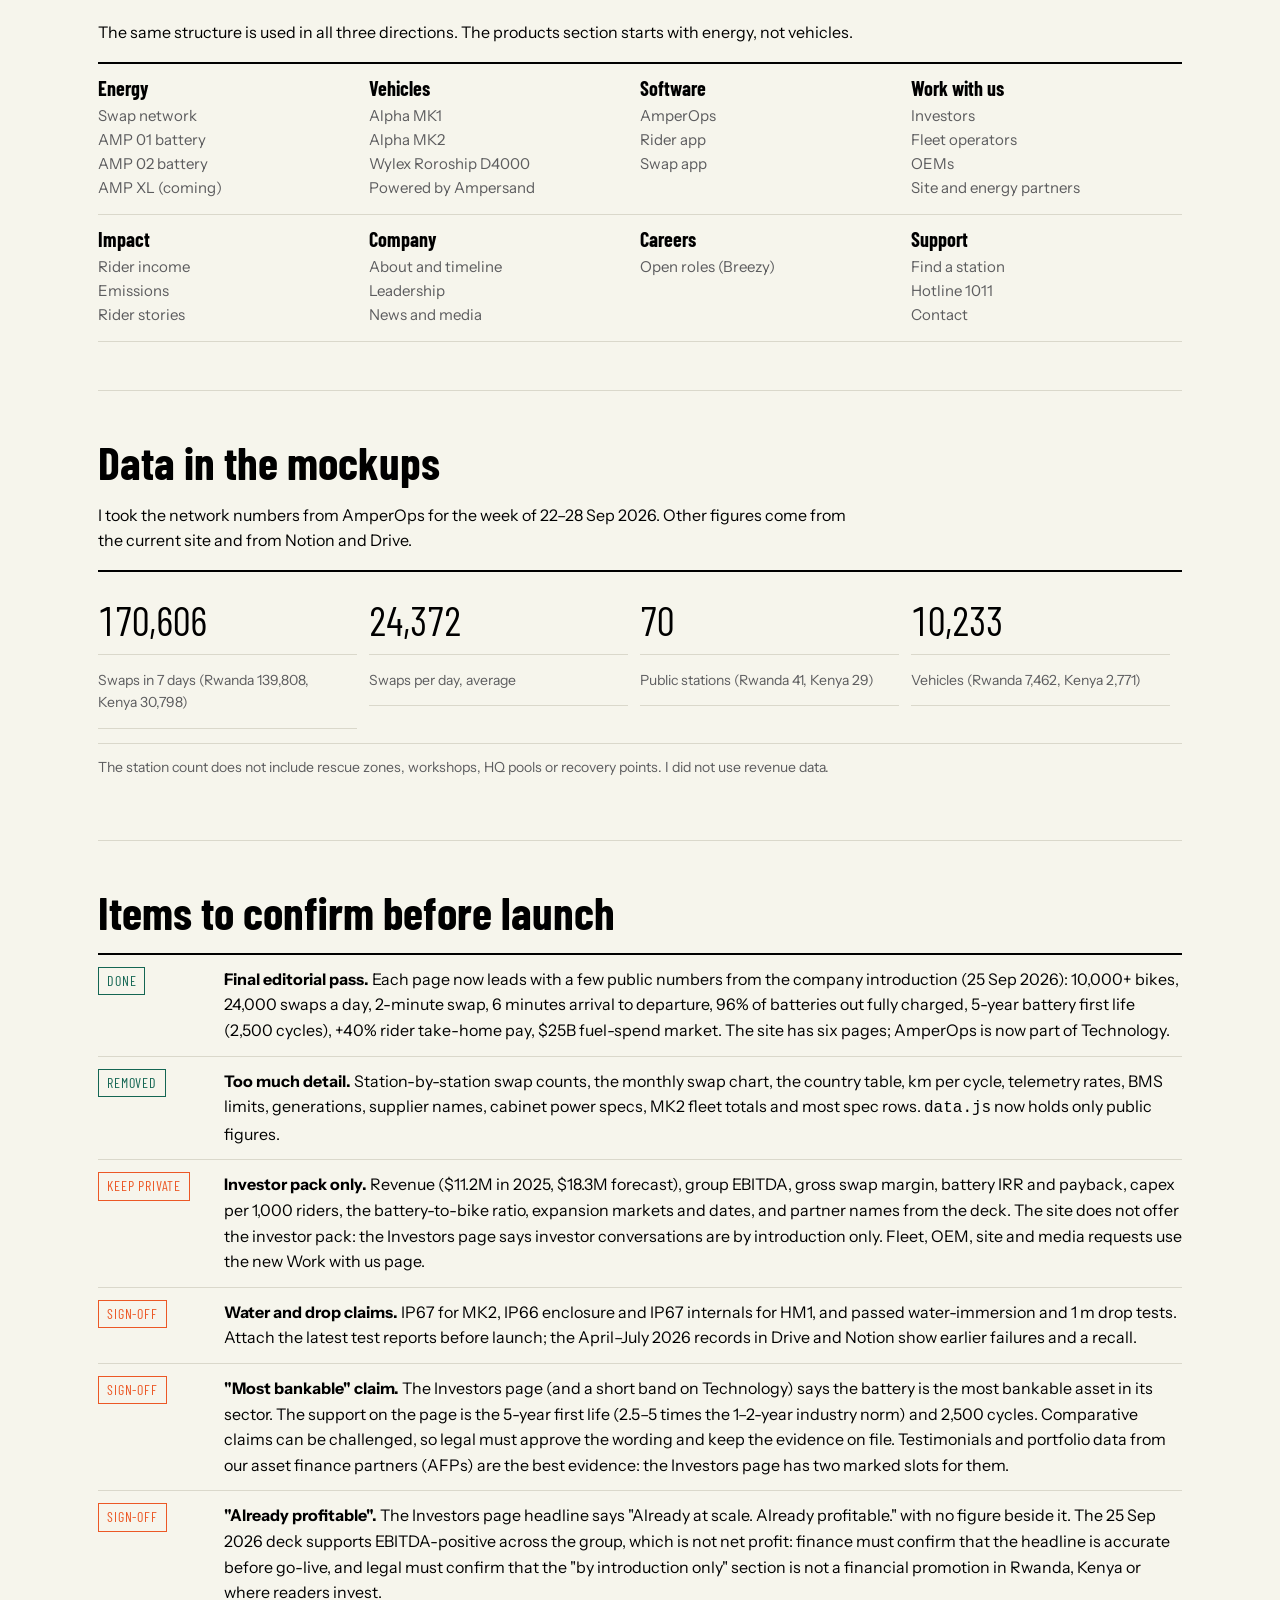
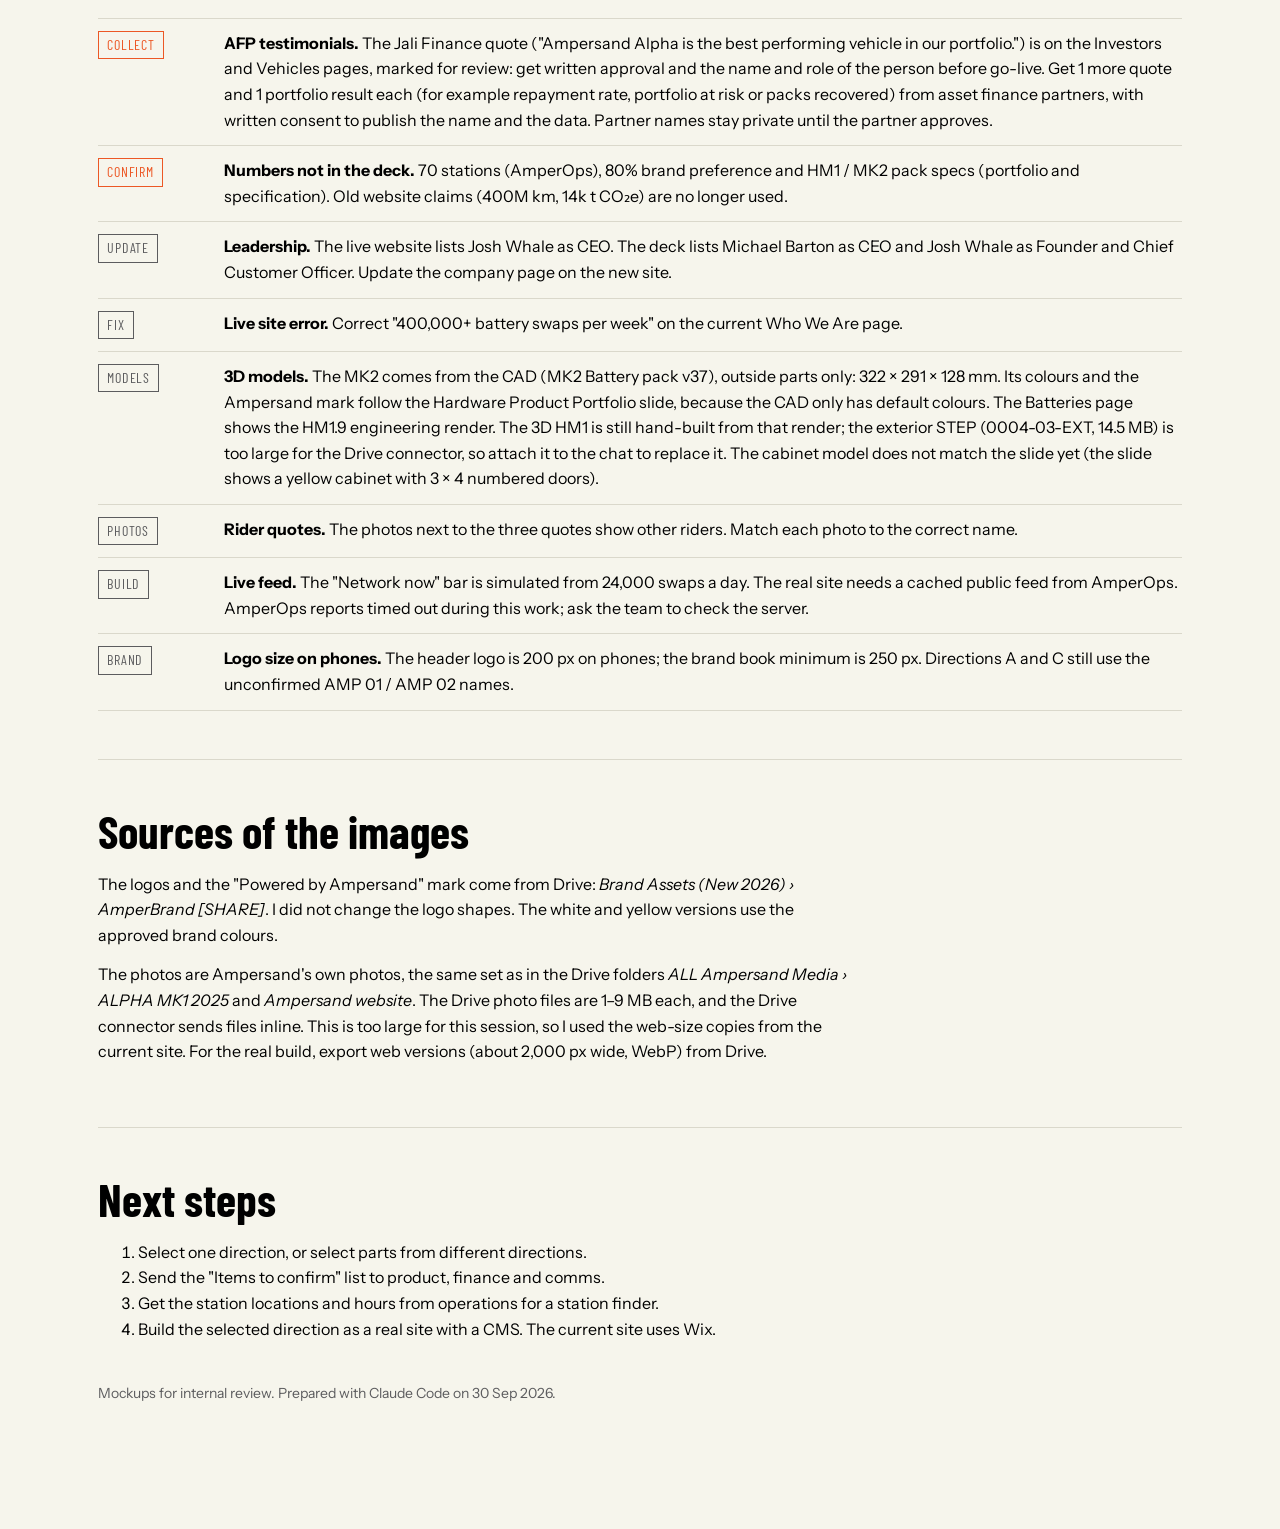
==== commit 00a5b6c8: "Remove EBITDA from the Investors page; keep the tagline, market figures and introductions-only secti" ====
--- a/index.html
+++ b/index.html
@@ -208,7 +208,7 @@
       <li><span class="chip warn">Keep private</span><div><b>Investor pack only.</b> Revenue ($11.2M in 2025, $18.3M forecast), group EBITDA, gross swap margin, battery IRR and payback, capex per 1,000 riders, the battery-to-bike ratio, expansion markets and dates, and partner names from the deck. The site does not offer the investor pack: the Investors page says investor conversations are by introduction only. Fleet, OEM, site and media requests use the new Work with us page.</div></li>
       <li><span class="chip warn">Sign-off</span><div><b>Water and drop claims.</b> IP67 for MK2, IP66 enclosure and IP67 internals for HM1, and passed water-immersion and 1 m drop tests. Attach the latest test reports before launch; the April–July 2026 records in Drive and Notion show earlier failures and a recall.</div></li>
         <li><span class="chip warn">Sign-off</span><div><b>"Most bankable" claim.</b> The Investors page (and a short band on Technology) says the battery is the most bankable asset in its sector. The support on the page is the 5-year first life (2.5–5 times the 1–2-year industry norm) and 2,500 cycles. Comparative claims can be challenged, so legal must approve the wording and keep the evidence on file. Testimonials and portfolio data from our asset finance partners (AFPs) are the best evidence: the Investors page has two marked slots for them.</div></li>
-        <li><span class="chip warn">Sign-off</span><div><b>"Already profitable".</b> The Investors page says "Already profitable" with "EBITDA-positive across the group" beside it, from the 25 Sep 2026 deck. EBITDA-positive is not net profit: finance must confirm the wording before go-live, and legal must confirm that the "by introduction only" page is not a financial promotion in Rwanda, Kenya or where readers invest.</div></li>
+        <li><span class="chip warn">Sign-off</span><div><b>"Already profitable".</b> The Investors page headline says "Already at scale. Already profitable." with no figure beside it. The 25 Sep 2026 deck supports EBITDA-positive across the group, which is not net profit: finance must confirm that the headline is accurate before go-live, and legal must confirm that the "by introduction only" section is not a financial promotion in Rwanda, Kenya or where readers invest.</div></li>
         <li><span class="chip warn">Collect</span><div><b>AFP testimonials.</b> The Jali Finance quote ("Ampersand Alpha is the best performing vehicle in our portfolio.") is on the Investors and Vehicles pages, marked for review: get written approval and the name and role of the person before go-live. Get 1 more quote and 1 portfolio result each (for example repayment rate, portfolio at risk or packs recovered) from asset finance partners, with written consent to publish the name and the data. Partner names stay private until the partner approves.</div></li>
       <li><span class="chip warn">Confirm</span><div><b>Numbers not in the deck.</b> 70 stations (AmperOps), 80% brand preference and HM1 / MK2 pack specs (portfolio and specification). Old website claims (400M km, 14k t CO₂e) are no longer used.</div></li>
       <li><span class="chip info">Update</span><div><b>Leadership.</b> The live website lists Josh Whale as CEO. The deck lists Michael Barton as CEO and Josh Whale as Founder and Chief Customer Officer. Update the company page on the new site.</div></li>
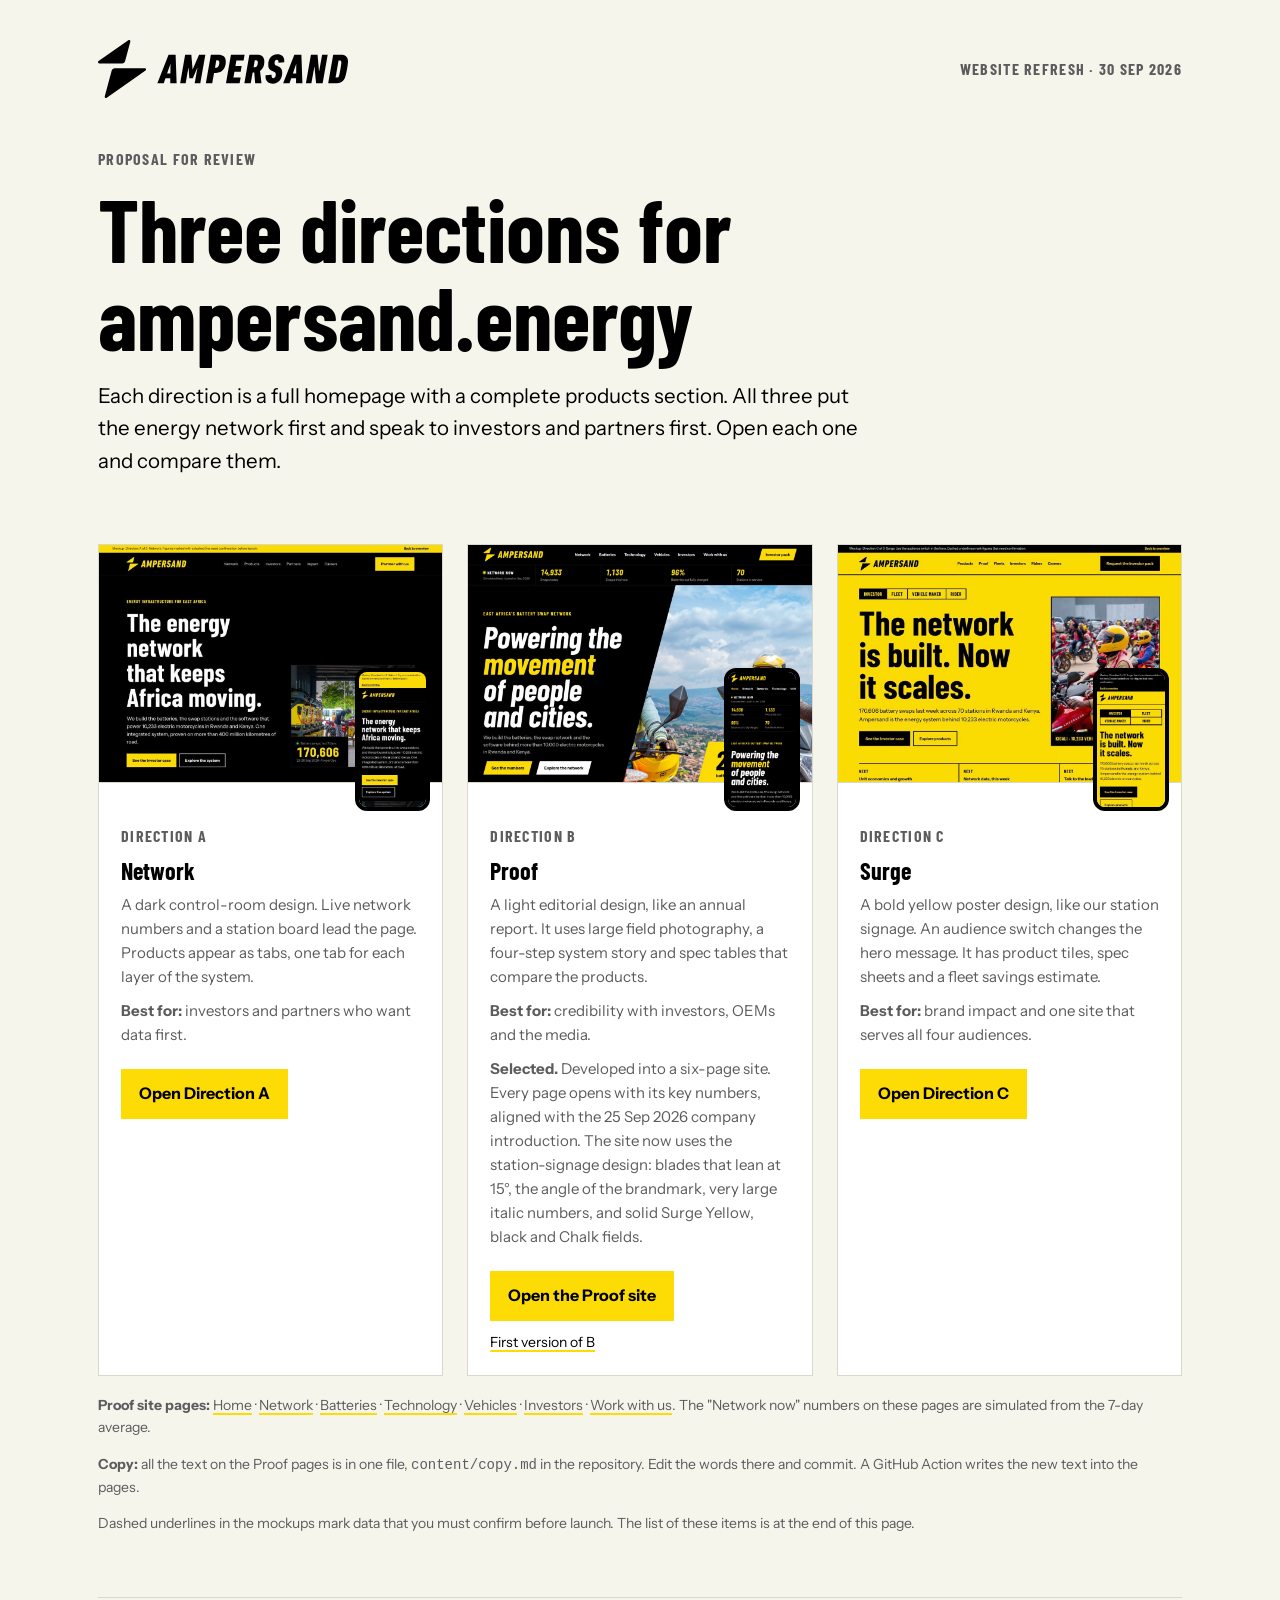
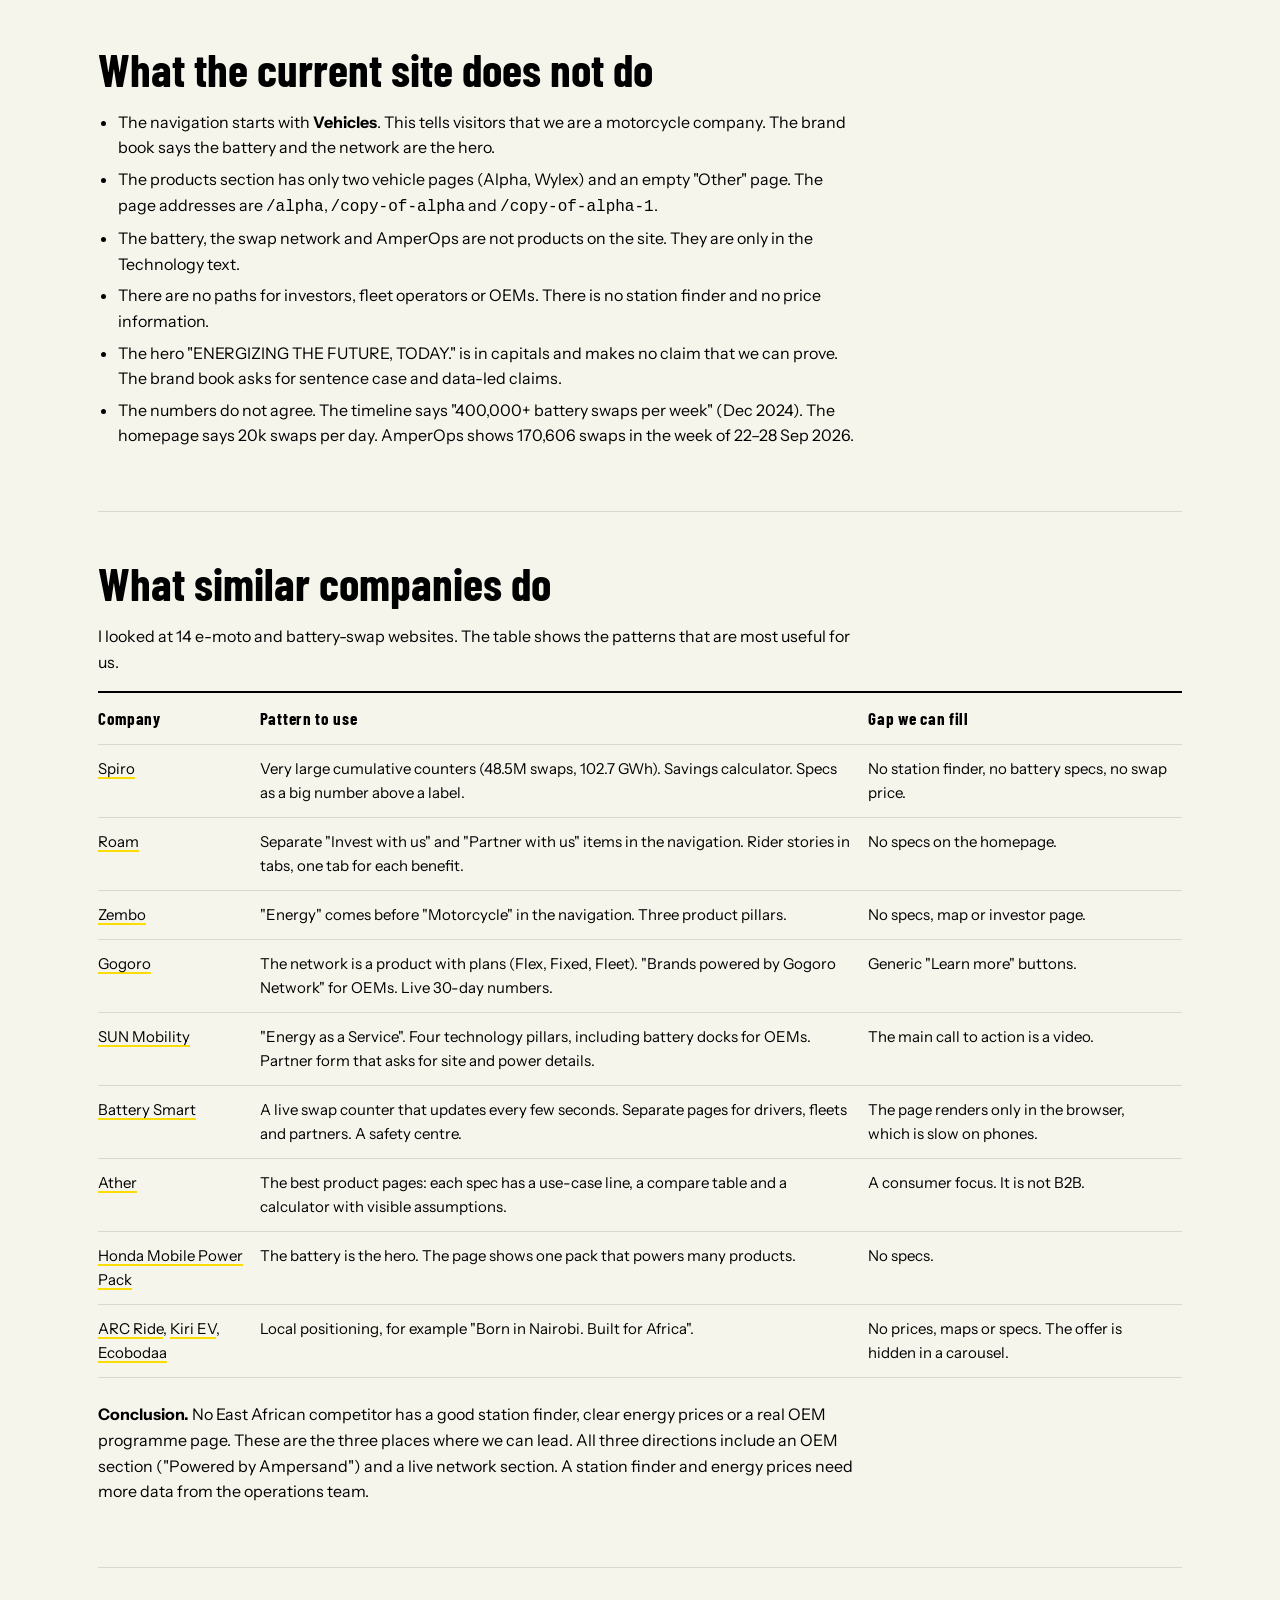
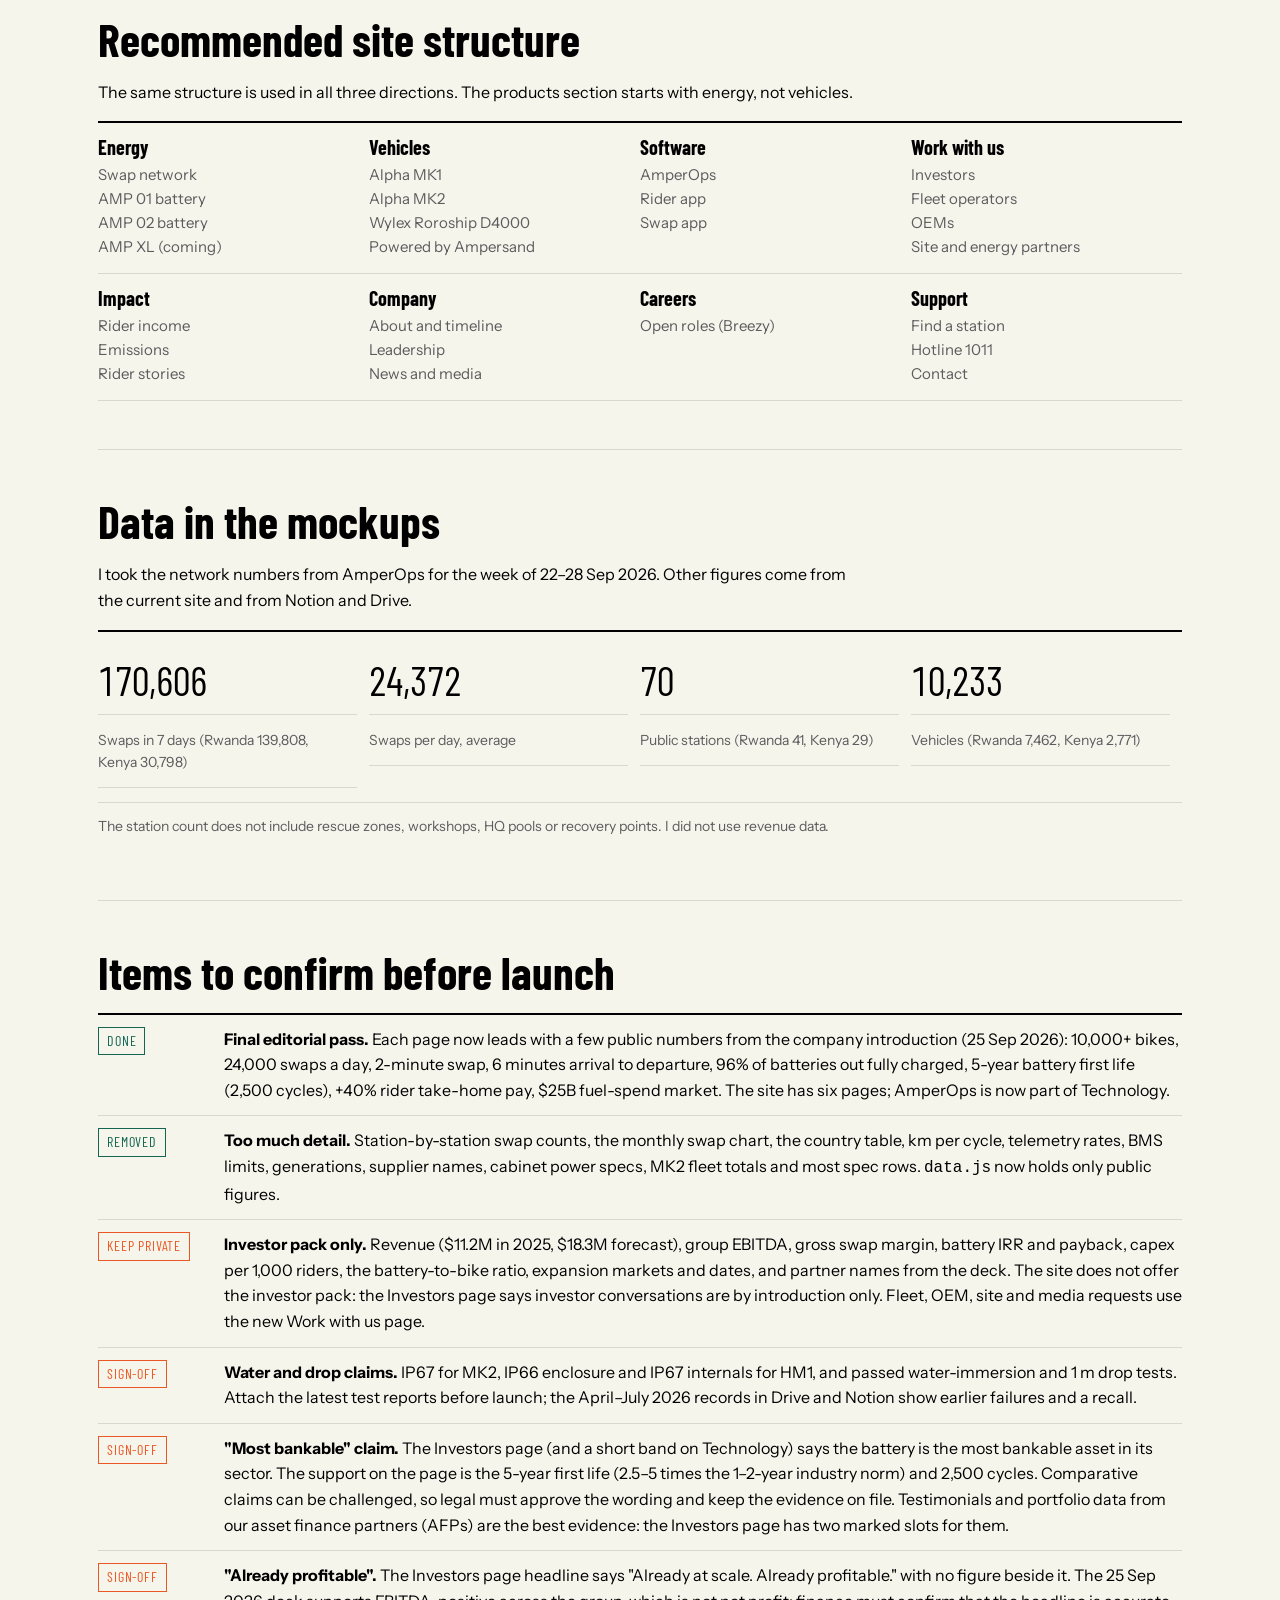
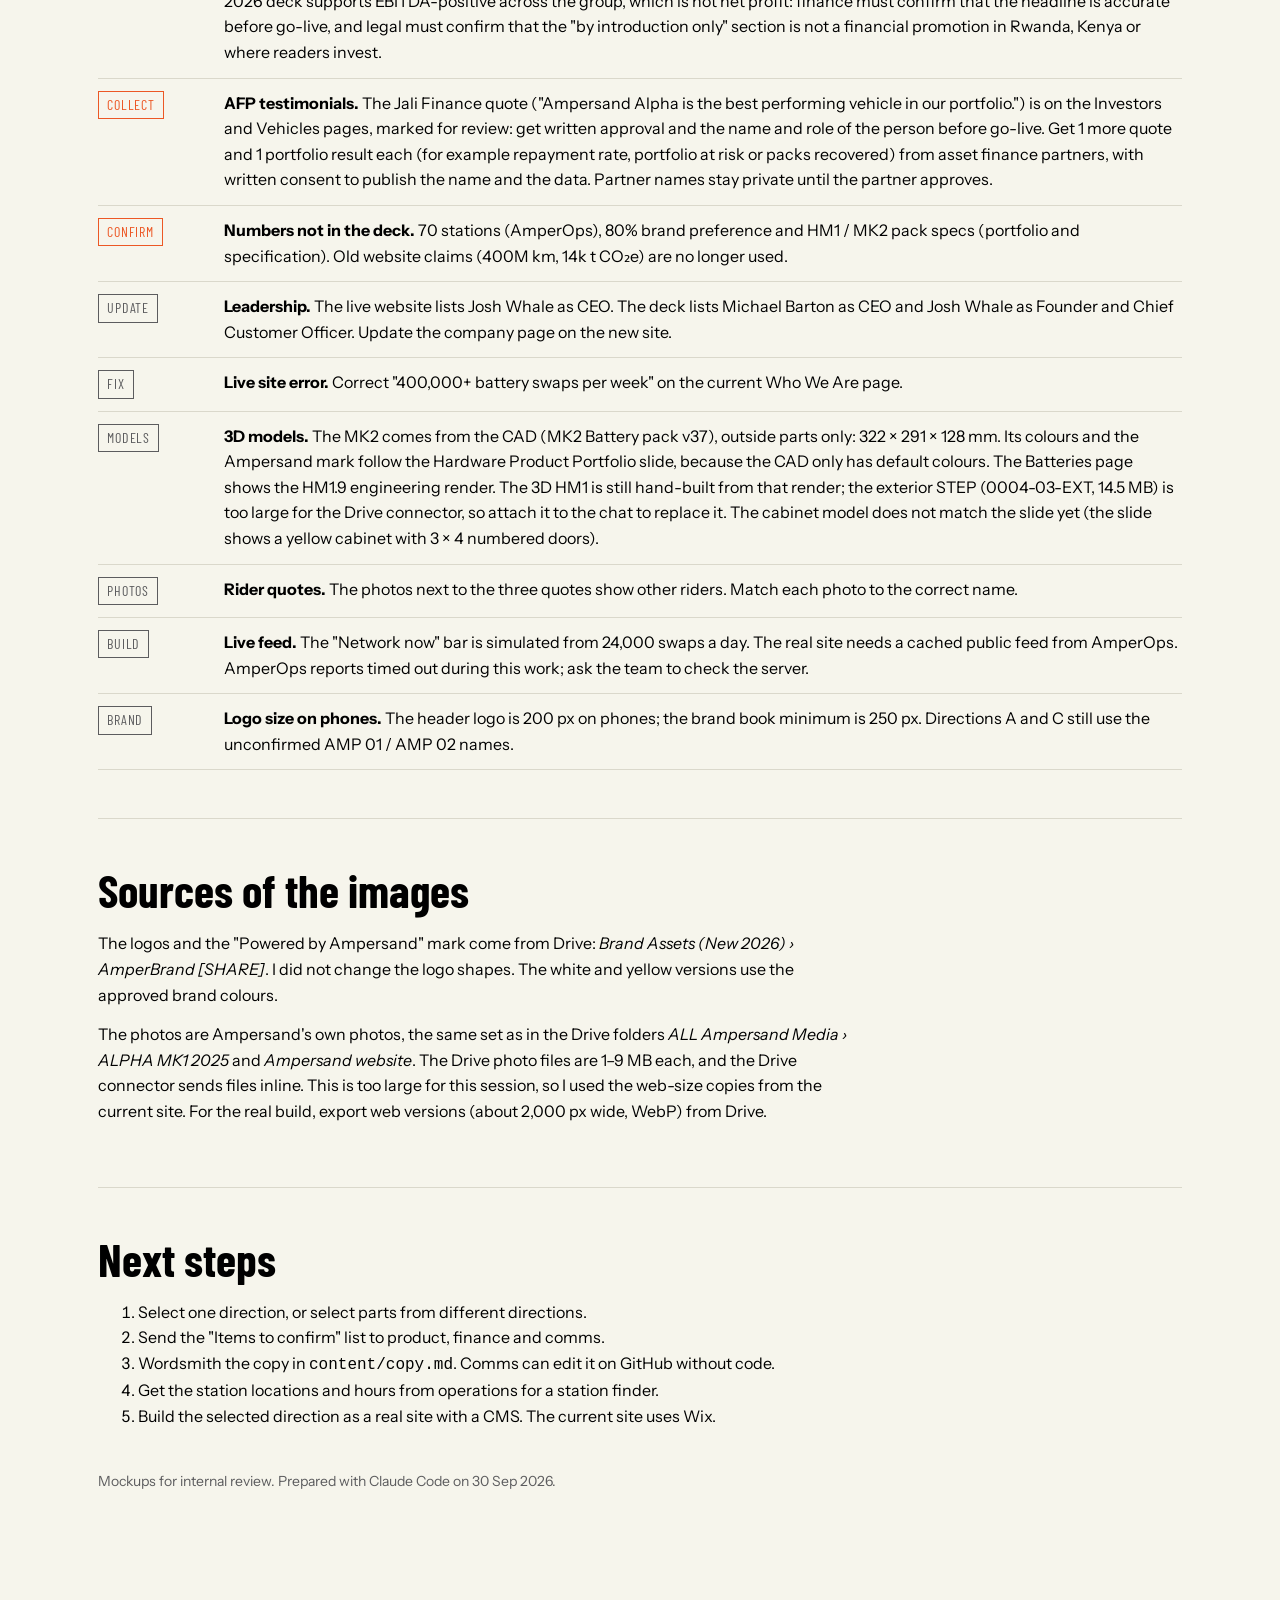
==== commit 61004577: "Move all Proof site copy into content/copy.md Every text element on the Proof pages now has a data-c" ====
--- a/index.html
+++ b/index.html
@@ -124,6 +124,7 @@
       </article>
     </div>
     <p class="note" style="margin-top:18px"><b>Proof site pages:</b> <a href="proof/index.html">Home</a> · <a href="proof/network.html">Network</a> · <a href="proof/batteries.html">Batteries</a> · <a href="proof/technology.html">Technology</a> · <a href="proof/vehicles.html">Vehicles</a> · <a href="proof/investors.html">Investors</a> · <a href="proof/contact.html">Work with us</a>. The "Network now" numbers on these pages are simulated from the 7-day average.</p>
+    <p class="note" style="margin-top:8px"><b>Copy:</b> all the text on the Proof pages is in one file, <code>content/copy.md</code> in the repository. Edit the words there and commit. A GitHub Action writes the new text into the pages.</p>
     <p class="note" style="margin-top:8px">Dashed underlines in the mockups mark data that you must confirm before launch. The list of these items is at the end of this page.</p>
   </section>
 
@@ -234,6 +235,7 @@
       <ol class="clean">
         <li>Select one direction, or select parts from different directions.</li>
         <li>Send the "Items to confirm" list to product, finance and comms.</li>
+        <li>Wordsmith the copy in <code>content/copy.md</code>. Comms can edit it on GitHub without code.</li>
         <li>Get the station locations and hours from operations for a station finder.</li>
         <li>Build the selected direction as a real site with a CMS. The current site uses Wix.</li>
       </ol>
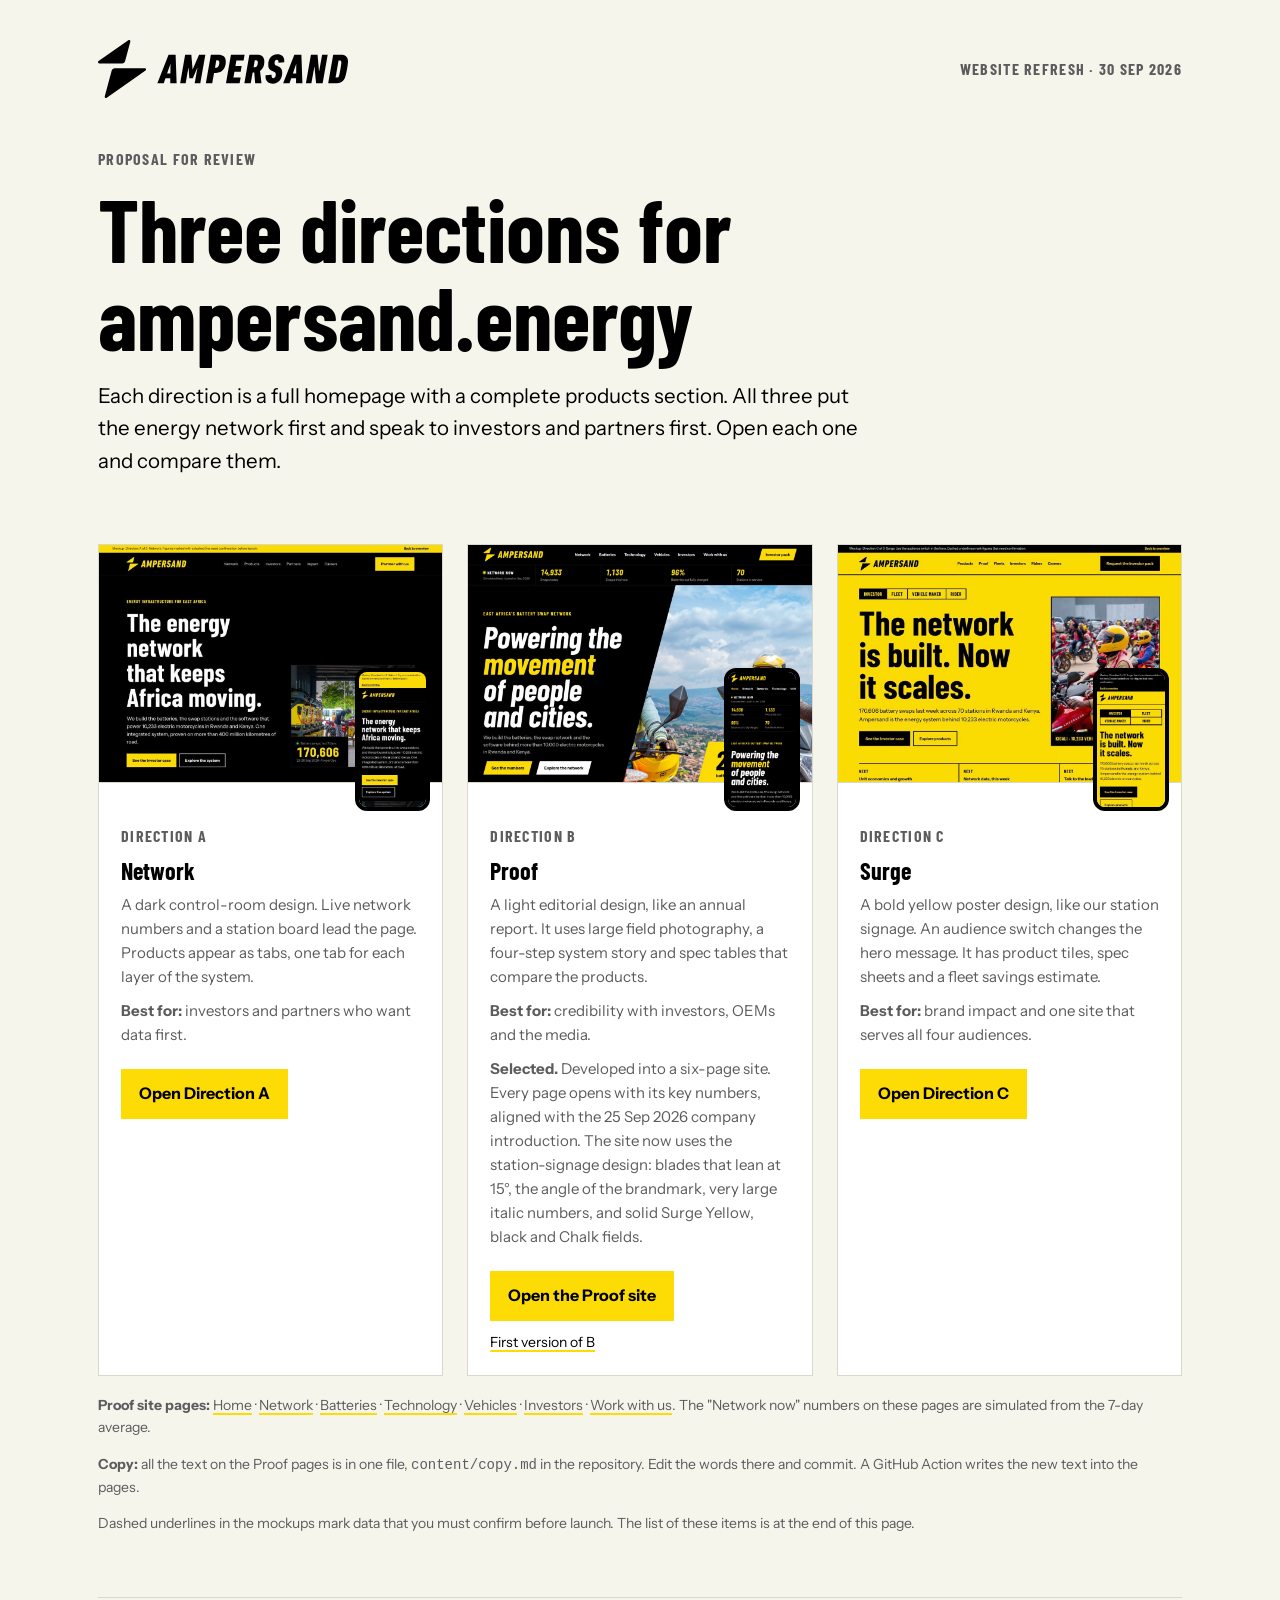
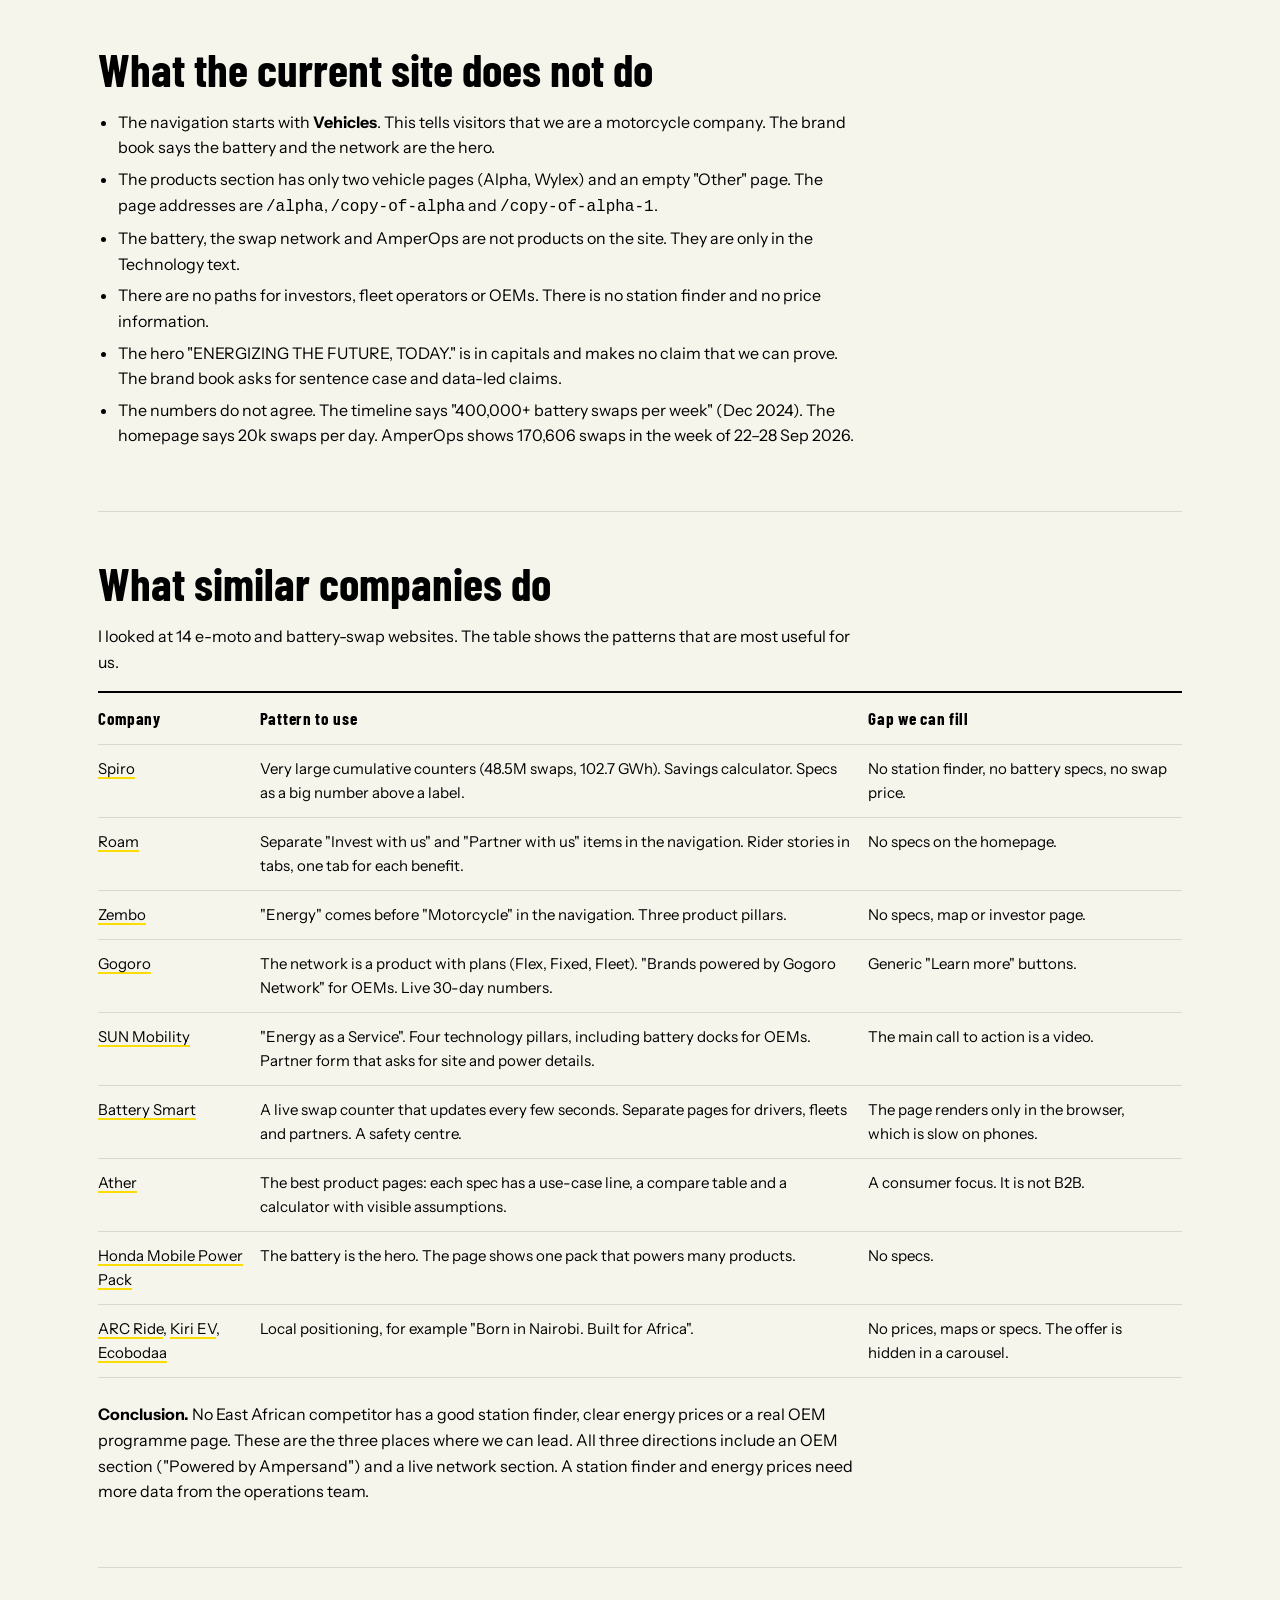
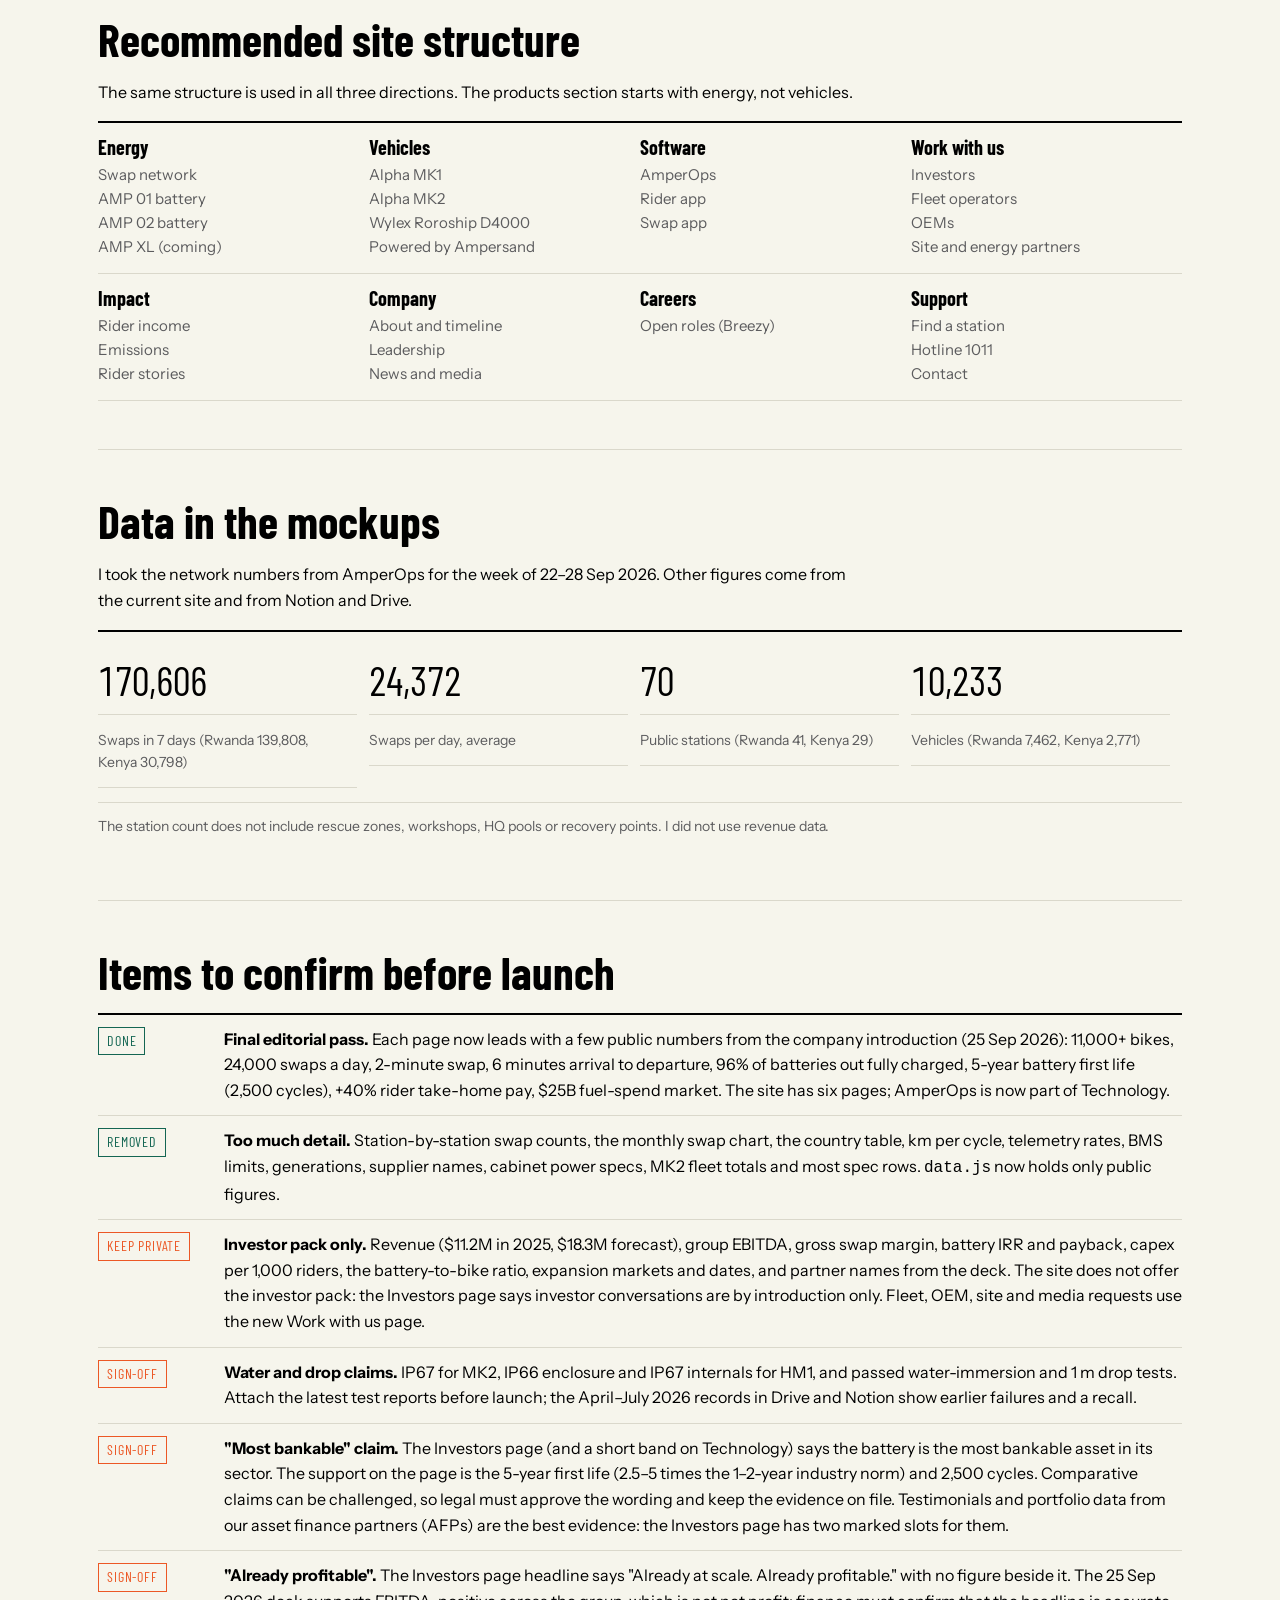
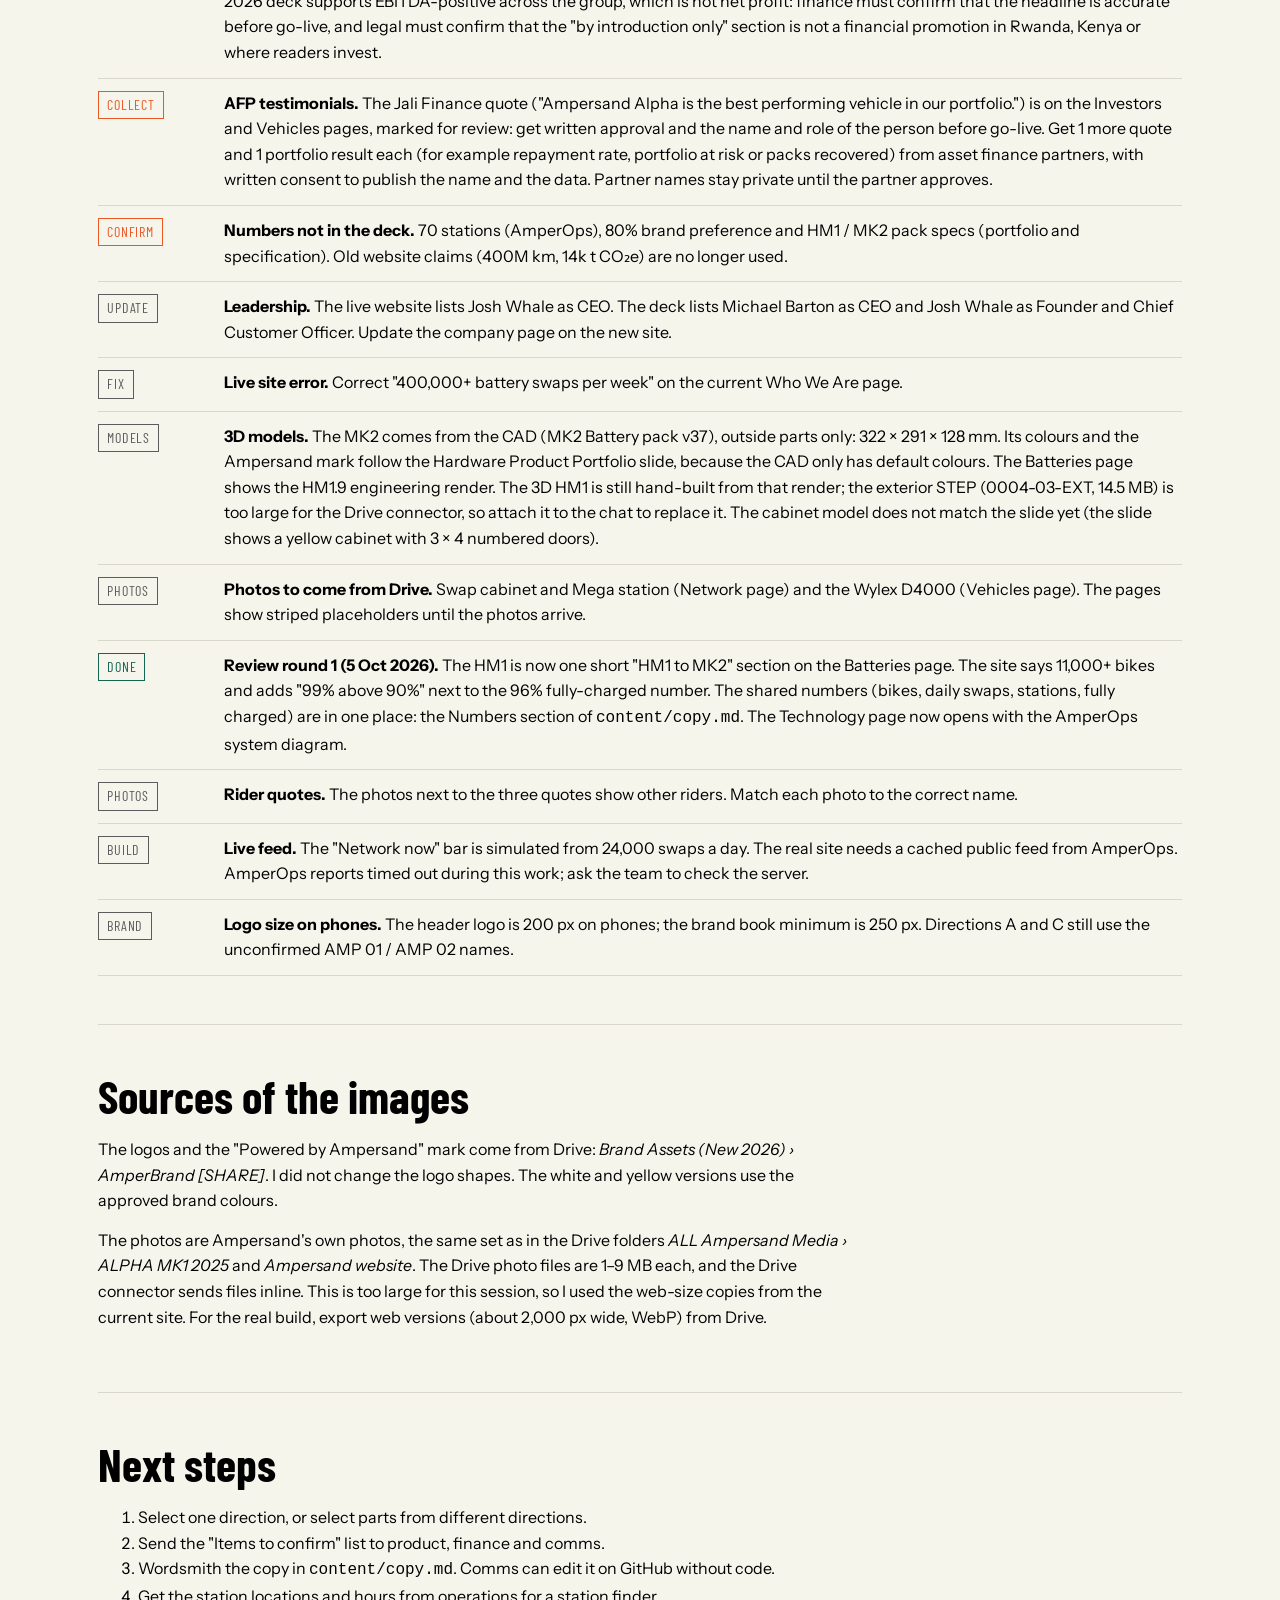
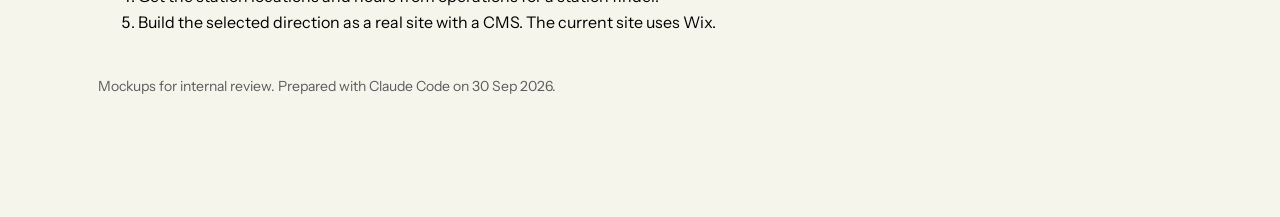
==== commit fe60d3cd: "Apply review round 1: MK2 focus, shared numbers, AmperOps system - Batteries: remove the HM1 section" ====
--- a/index.html
+++ b/index.html
@@ -204,7 +204,7 @@
       <h2>Items to confirm before launch</h2>
     </div>
     <ul class="checks">
-      <li><span class="chip ok">Done</span><div><b>Final editorial pass.</b> Each page now leads with a few public numbers from the company introduction (25 Sep 2026): 10,000+ bikes, 24,000 swaps a day, 2-minute swap, 6 minutes arrival to departure, 96% of batteries out fully charged, 5-year battery first life (2,500 cycles), +40% rider take-home pay, $25B fuel-spend market. The site has six pages; AmperOps is now part of Technology.</div></li>
+      <li><span class="chip ok">Done</span><div><b>Final editorial pass.</b> Each page now leads with a few public numbers from the company introduction (25 Sep 2026): 11,000+ bikes, 24,000 swaps a day, 2-minute swap, 6 minutes arrival to departure, 96% of batteries out fully charged, 5-year battery first life (2,500 cycles), +40% rider take-home pay, $25B fuel-spend market. The site has six pages; AmperOps is now part of Technology.</div></li>
       <li><span class="chip ok">Removed</span><div><b>Too much detail.</b> Station-by-station swap counts, the monthly swap chart, the country table, km per cycle, telemetry rates, BMS limits, generations, supplier names, cabinet power specs, MK2 fleet totals and most spec rows. <code>data.js</code> now holds only public figures.</div></li>
       <li><span class="chip warn">Keep private</span><div><b>Investor pack only.</b> Revenue ($11.2M in 2025, $18.3M forecast), group EBITDA, gross swap margin, battery IRR and payback, capex per 1,000 riders, the battery-to-bike ratio, expansion markets and dates, and partner names from the deck. The site does not offer the investor pack: the Investors page says investor conversations are by introduction only. Fleet, OEM, site and media requests use the new Work with us page.</div></li>
       <li><span class="chip warn">Sign-off</span><div><b>Water and drop claims.</b> IP67 for MK2, IP66 enclosure and IP67 internals for HM1, and passed water-immersion and 1 m drop tests. Attach the latest test reports before launch; the April–July 2026 records in Drive and Notion show earlier failures and a recall.</div></li>
@@ -215,6 +215,8 @@
       <li><span class="chip info">Update</span><div><b>Leadership.</b> The live website lists Josh Whale as CEO. The deck lists Michael Barton as CEO and Josh Whale as Founder and Chief Customer Officer. Update the company page on the new site.</div></li>
       <li><span class="chip info">Fix</span><div><b>Live site error.</b> Correct "400,000+ battery swaps per week" on the current Who We Are page.</div></li>
       <li><span class="chip info">Models</span><div><b>3D models.</b> The MK2 comes from the CAD (MK2 Battery pack v37), outside parts only: 322 × 291 × 128 mm. Its colours and the Ampersand mark follow the Hardware Product Portfolio slide, because the CAD only has default colours. The Batteries page shows the HM1.9 engineering render. The 3D HM1 is still hand-built from that render; the exterior STEP (0004-03-EXT, 14.5 MB) is too large for the Drive connector, so attach it to the chat to replace it. The cabinet model does not match the slide yet (the slide shows a yellow cabinet with 3 × 4 numbered doors).</div></li>
+      <li><span class="chip info">Photos</span><div><b>Photos to come from Drive.</b> Swap cabinet and Mega station (Network page) and the Wylex D4000 (Vehicles page). The pages show striped placeholders until the photos arrive.</div></li>
+      <li><span class="chip ok">Done</span><div><b>Review round 1 (5 Oct 2026).</b> The HM1 is now one short "HM1 to MK2" section on the Batteries page. The site says 11,000+ bikes and adds "99% above 90%" next to the 96% fully-charged number. The shared numbers (bikes, daily swaps, stations, fully charged) are in one place: the Numbers section of <code>content/copy.md</code>. The Technology page now opens with the AmperOps system diagram.</div></li>
       <li><span class="chip info">Photos</span><div><b>Rider quotes.</b> The photos next to the three quotes show other riders. Match each photo to the correct name.</div></li>
       <li><span class="chip info">Build</span><div><b>Live feed.</b> The "Network now" bar is simulated from 24,000 swaps a day. The real site needs a cached public feed from AmperOps. AmperOps reports timed out during this work; ask the team to check the server.</div></li>
       <li><span class="chip info">Brand</span><div><b>Logo size on phones.</b> The header logo is 200 px on phones; the brand book minimum is 250 px. Directions A and C still use the unconfirmed AMP 01 / AMP 02 names.</div></li>
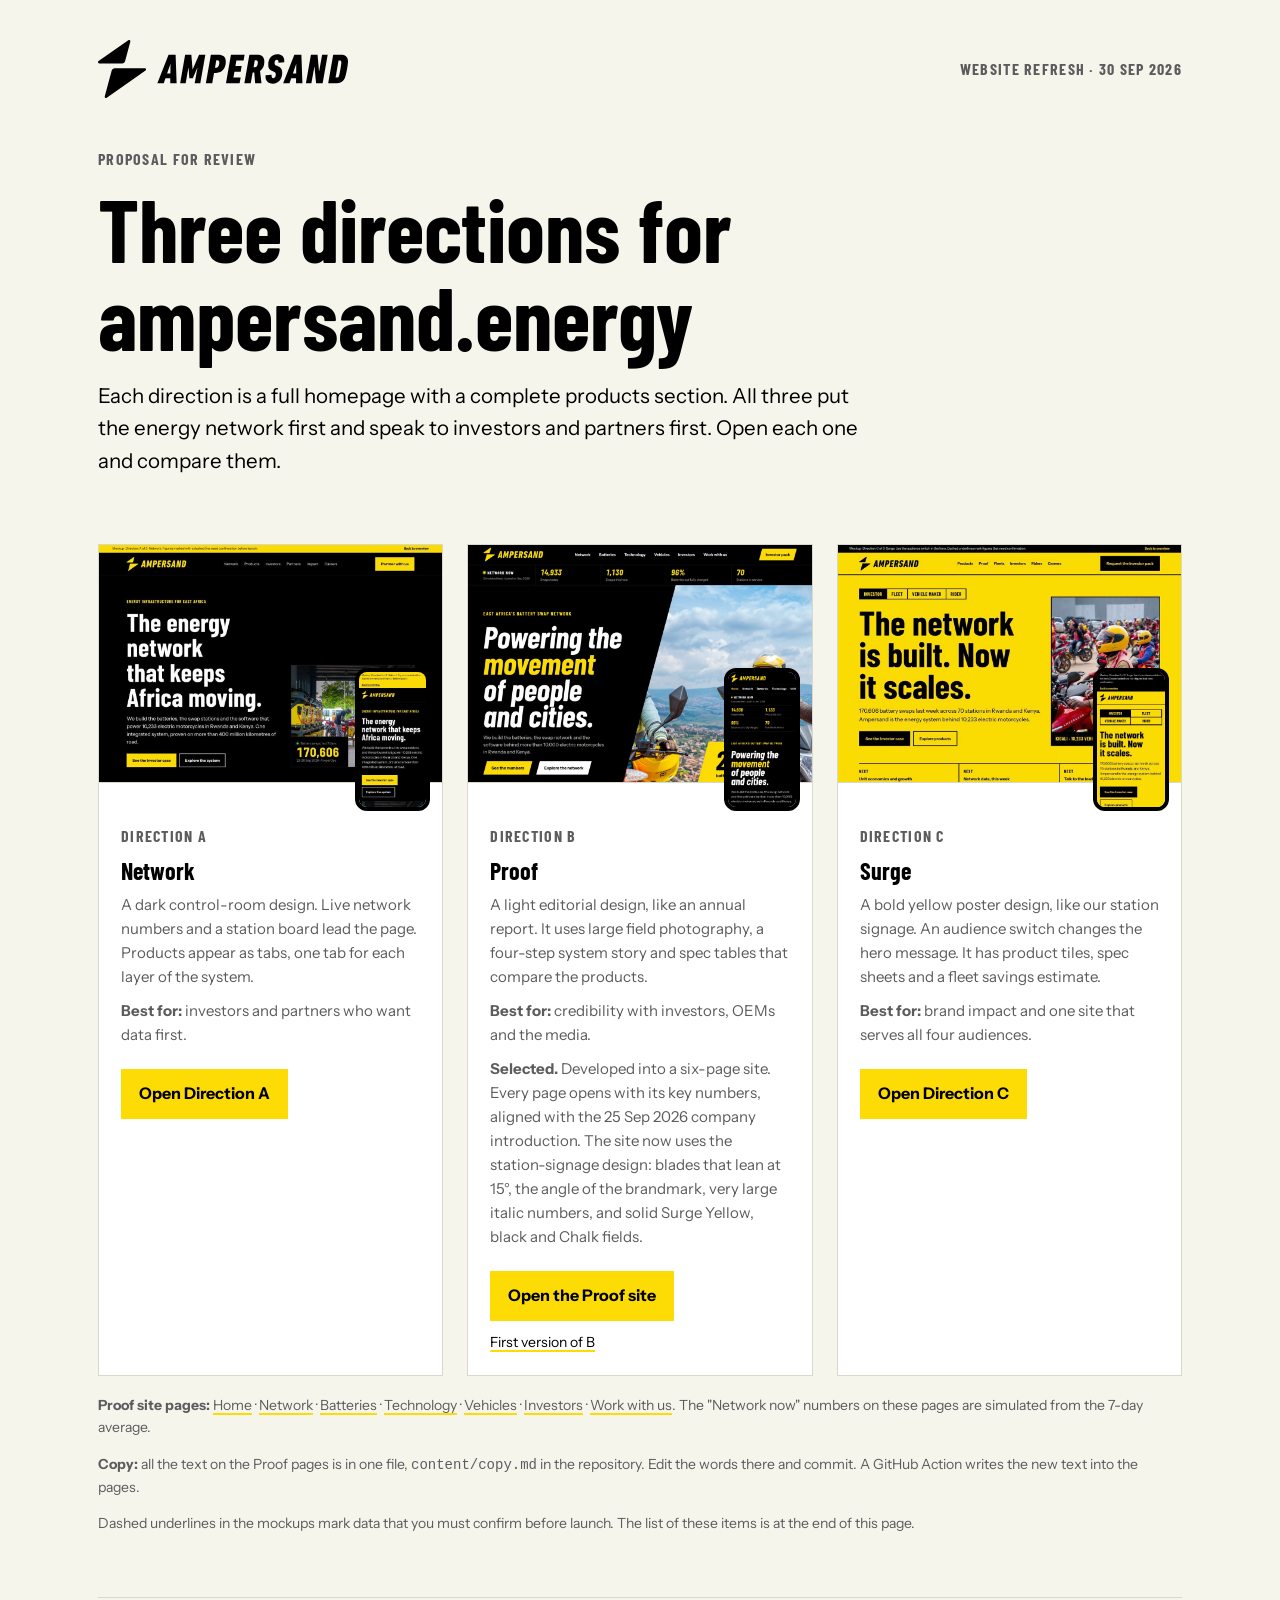
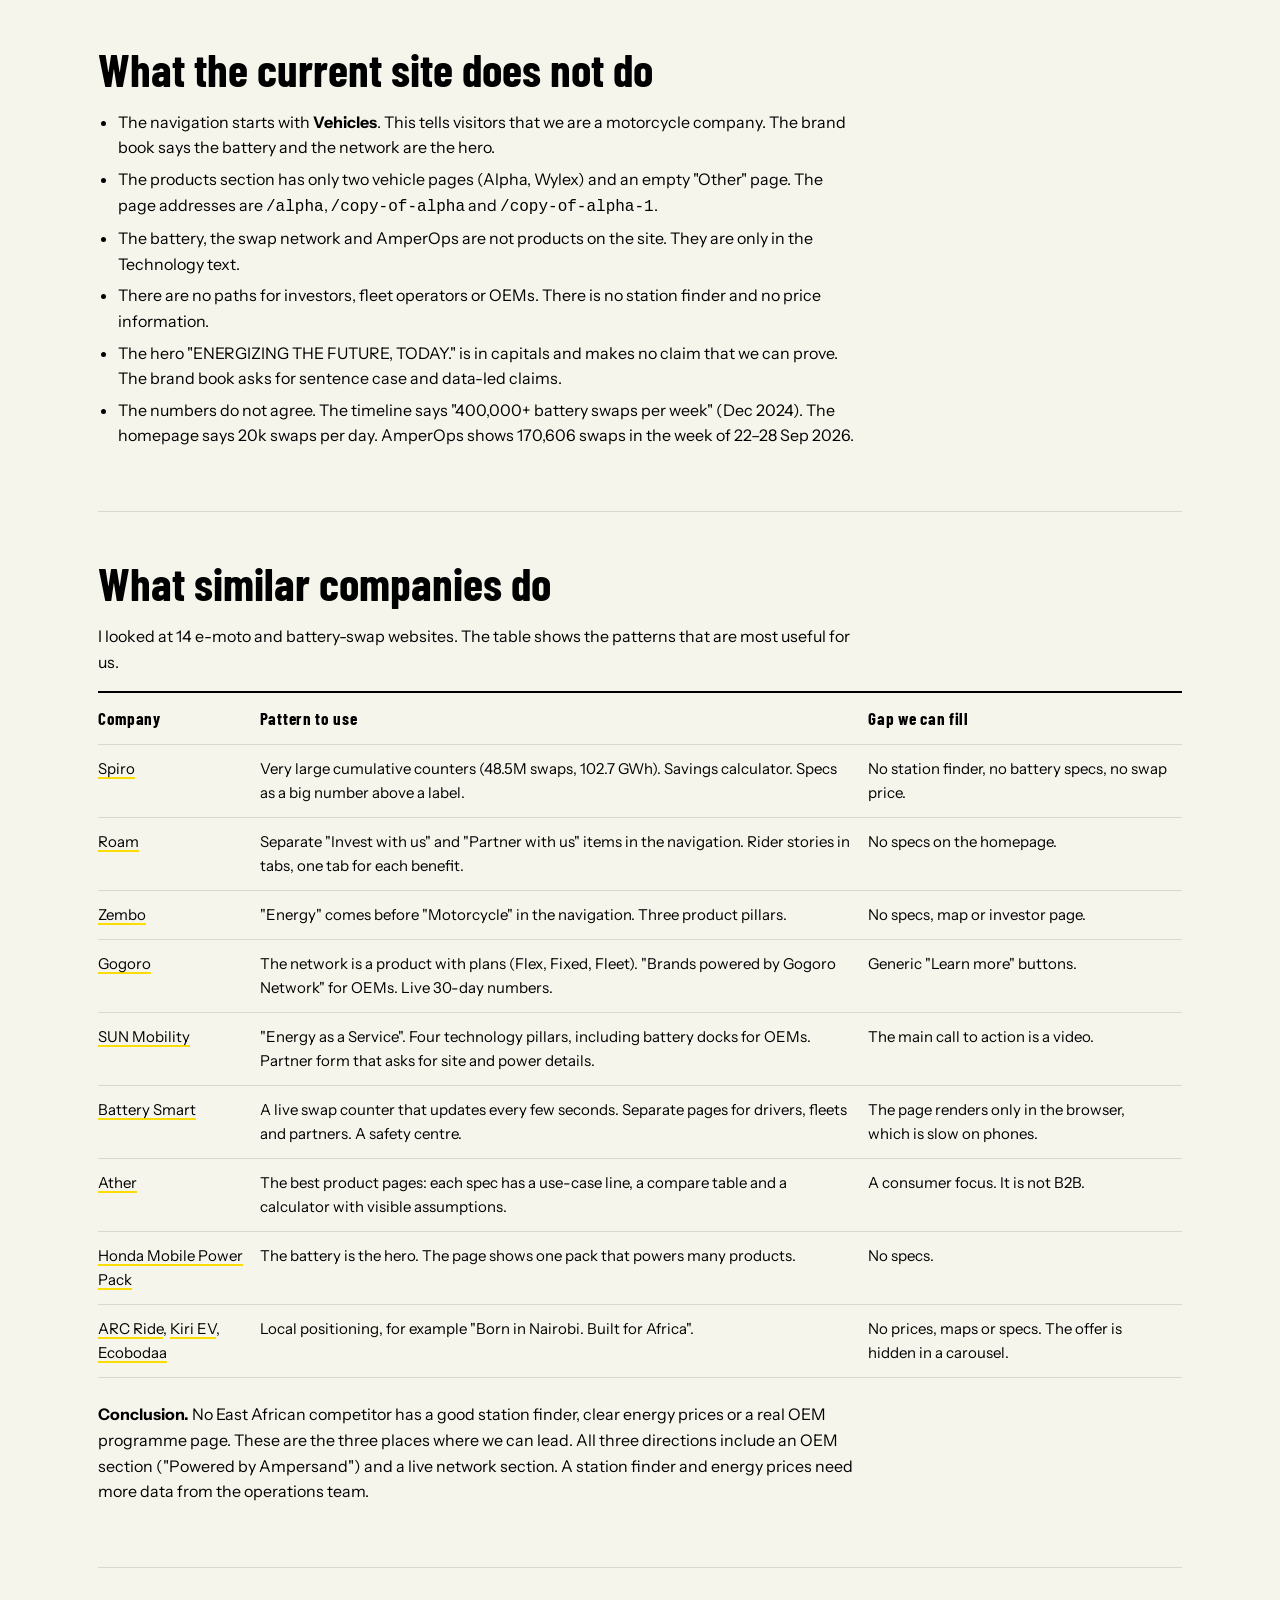
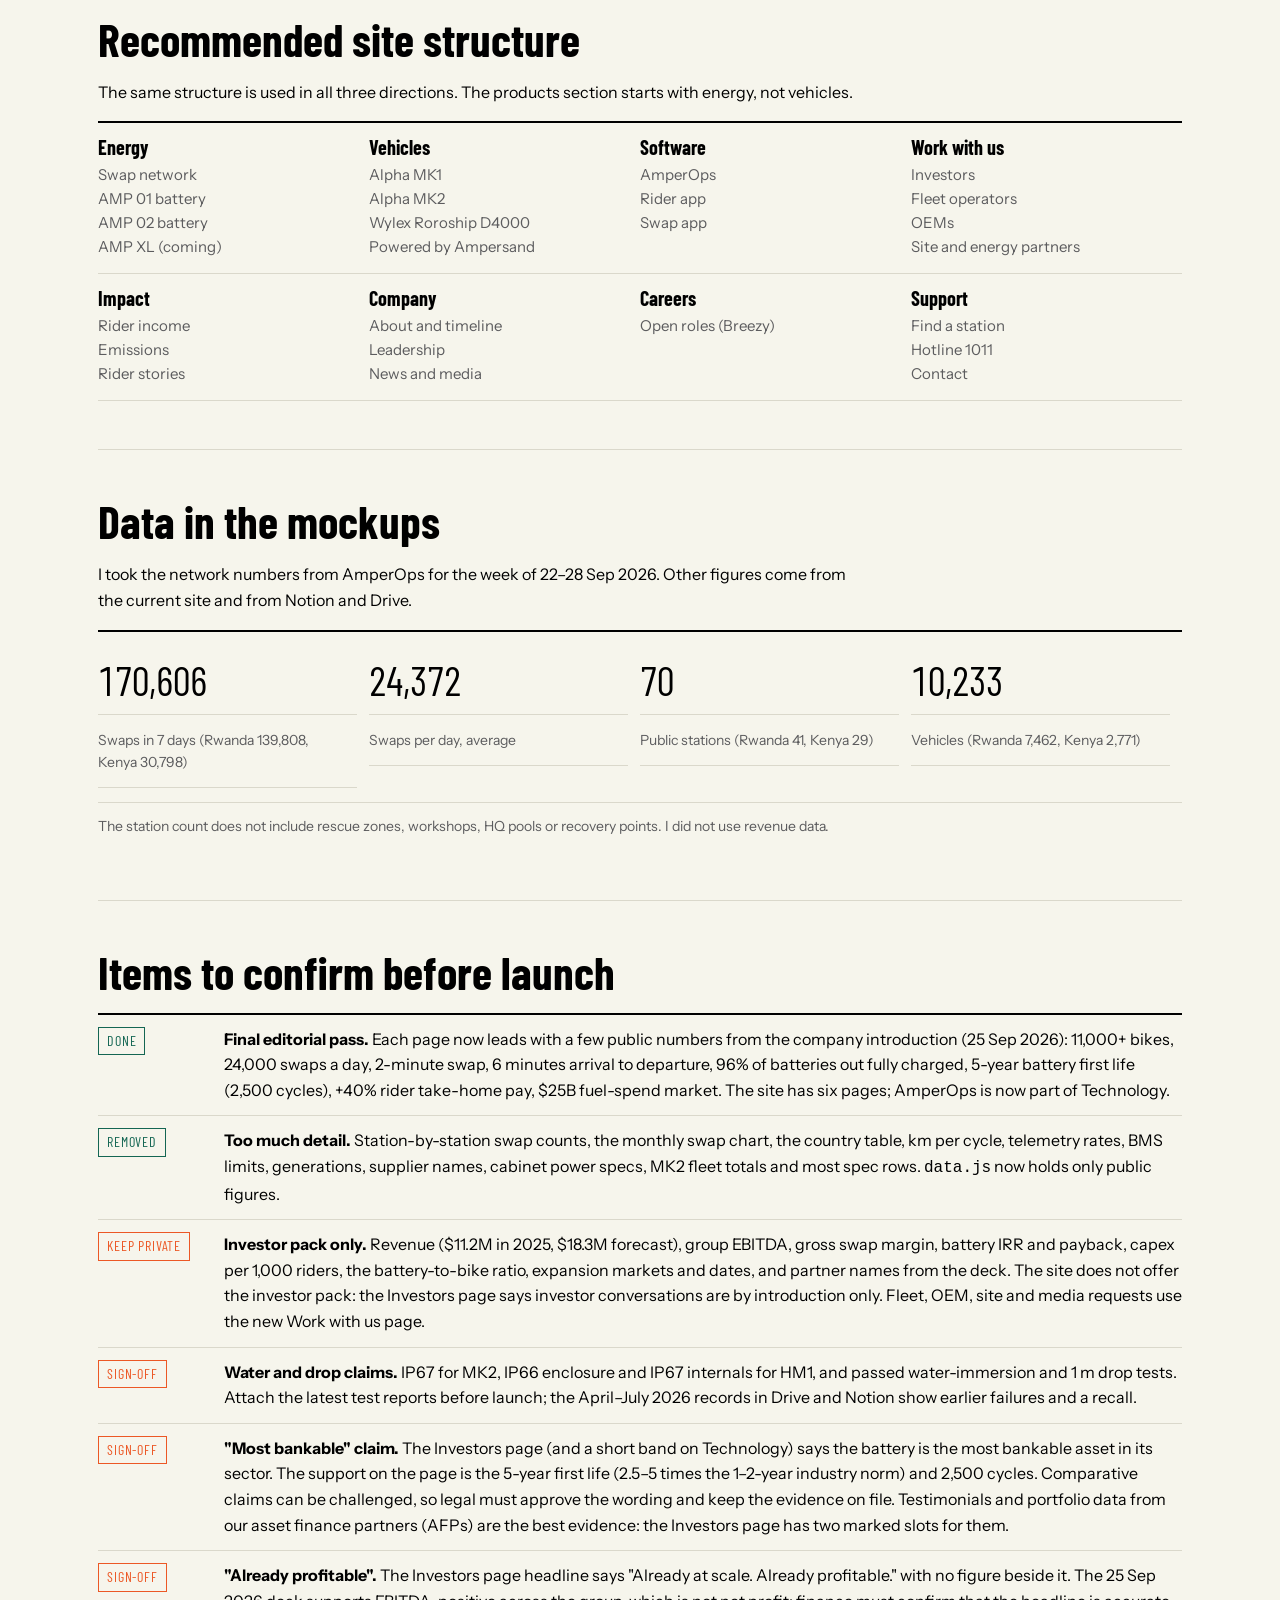
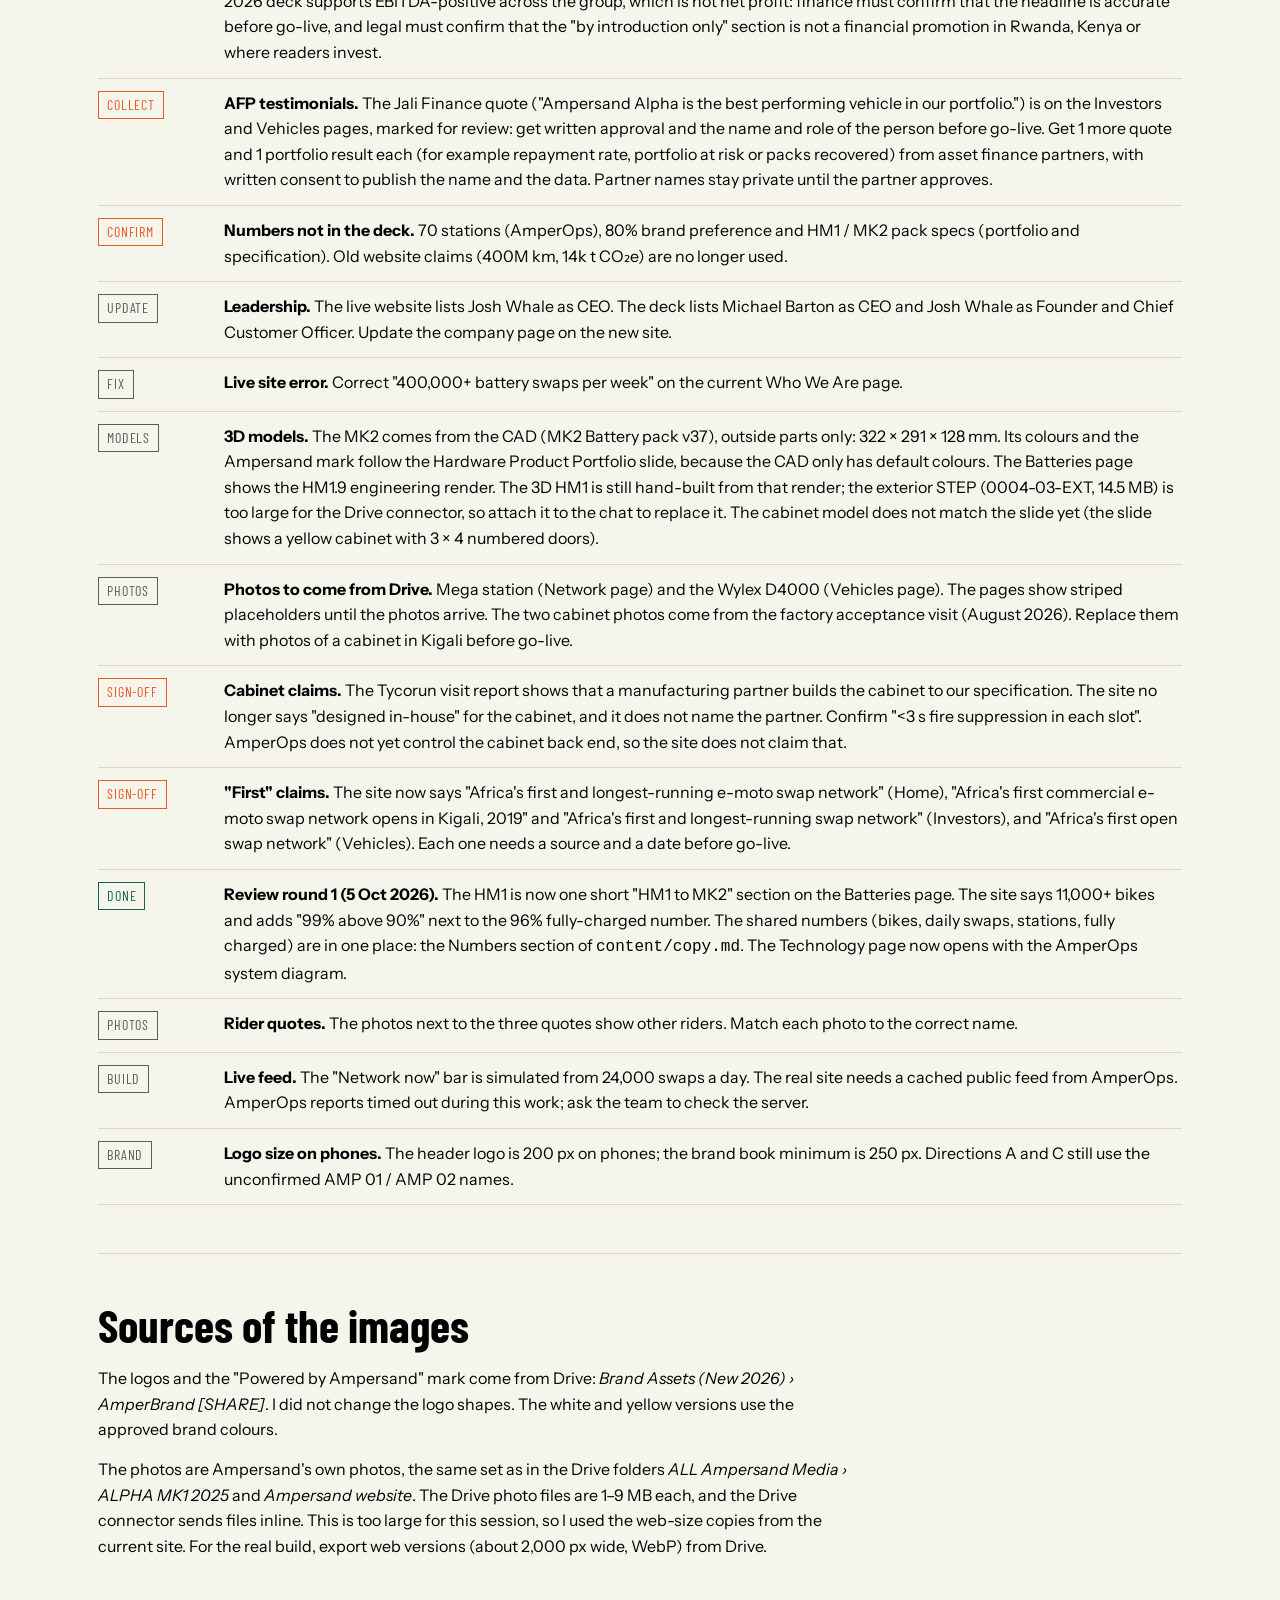
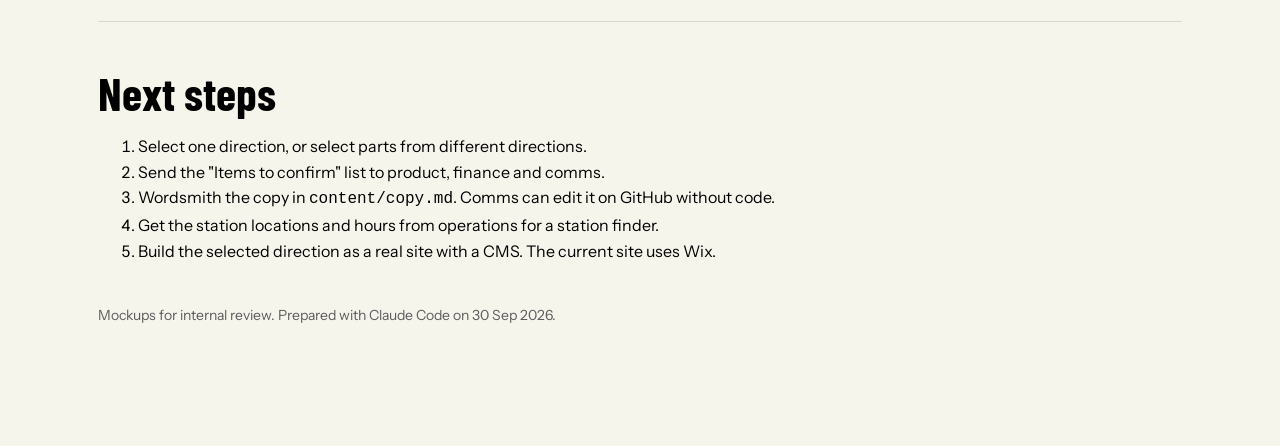
==== commit 70750f68: "Rebuild the cabinet from the render and photos; add "first" claims - 3D cabinet: yellow body, 3 x 4 " ====
--- a/index.html
+++ b/index.html
@@ -215,7 +215,9 @@
       <li><span class="chip info">Update</span><div><b>Leadership.</b> The live website lists Josh Whale as CEO. The deck lists Michael Barton as CEO and Josh Whale as Founder and Chief Customer Officer. Update the company page on the new site.</div></li>
       <li><span class="chip info">Fix</span><div><b>Live site error.</b> Correct "400,000+ battery swaps per week" on the current Who We Are page.</div></li>
       <li><span class="chip info">Models</span><div><b>3D models.</b> The MK2 comes from the CAD (MK2 Battery pack v37), outside parts only: 322 × 291 × 128 mm. Its colours and the Ampersand mark follow the Hardware Product Portfolio slide, because the CAD only has default colours. The Batteries page shows the HM1.9 engineering render. The 3D HM1 is still hand-built from that render; the exterior STEP (0004-03-EXT, 14.5 MB) is too large for the Drive connector, so attach it to the chat to replace it. The cabinet model does not match the slide yet (the slide shows a yellow cabinet with 3 × 4 numbered doors).</div></li>
-      <li><span class="chip info">Photos</span><div><b>Photos to come from Drive.</b> Swap cabinet and Mega station (Network page) and the Wylex D4000 (Vehicles page). The pages show striped placeholders until the photos arrive.</div></li>
+      <li><span class="chip info">Photos</span><div><b>Photos to come from Drive.</b> Mega station (Network page) and the Wylex D4000 (Vehicles page). The pages show striped placeholders until the photos arrive. The two cabinet photos come from the factory acceptance visit (August 2026). Replace them with photos of a cabinet in Kigali before go-live.</div></li>
+      <li><span class="chip warn">Sign-off</span><div><b>Cabinet claims.</b> The Tycorun visit report shows that a manufacturing partner builds the cabinet to our specification. The site no longer says "designed in-house" for the cabinet, and it does not name the partner. Confirm "&lt;3 s fire suppression in each slot". AmperOps does not yet control the cabinet back end, so the site does not claim that.</div></li>
+      <li><span class="chip warn">Sign-off</span><div><b>"First" claims.</b> The site now says "Africa's first and longest-running e-moto swap network" (Home), "Africa's first commercial e-moto swap network opens in Kigali, 2019" and "Africa's first and longest-running swap network" (Investors), and "Africa's first open swap network" (Vehicles). Each one needs a source and a date before go-live.</div></li>
       <li><span class="chip ok">Done</span><div><b>Review round 1 (5 Oct 2026).</b> The HM1 is now one short "HM1 to MK2" section on the Batteries page. The site says 11,000+ bikes and adds "99% above 90%" next to the 96% fully-charged number. The shared numbers (bikes, daily swaps, stations, fully charged) are in one place: the Numbers section of <code>content/copy.md</code>. The Technology page now opens with the AmperOps system diagram.</div></li>
       <li><span class="chip info">Photos</span><div><b>Rider quotes.</b> The photos next to the three quotes show other riders. Match each photo to the correct name.</div></li>
       <li><span class="chip info">Build</span><div><b>Live feed.</b> The "Network now" bar is simulated from 24,000 swaps a day. The real site needs a cached public feed from AmperOps. AmperOps reports timed out during this work; ask the team to check the server.</div></li>
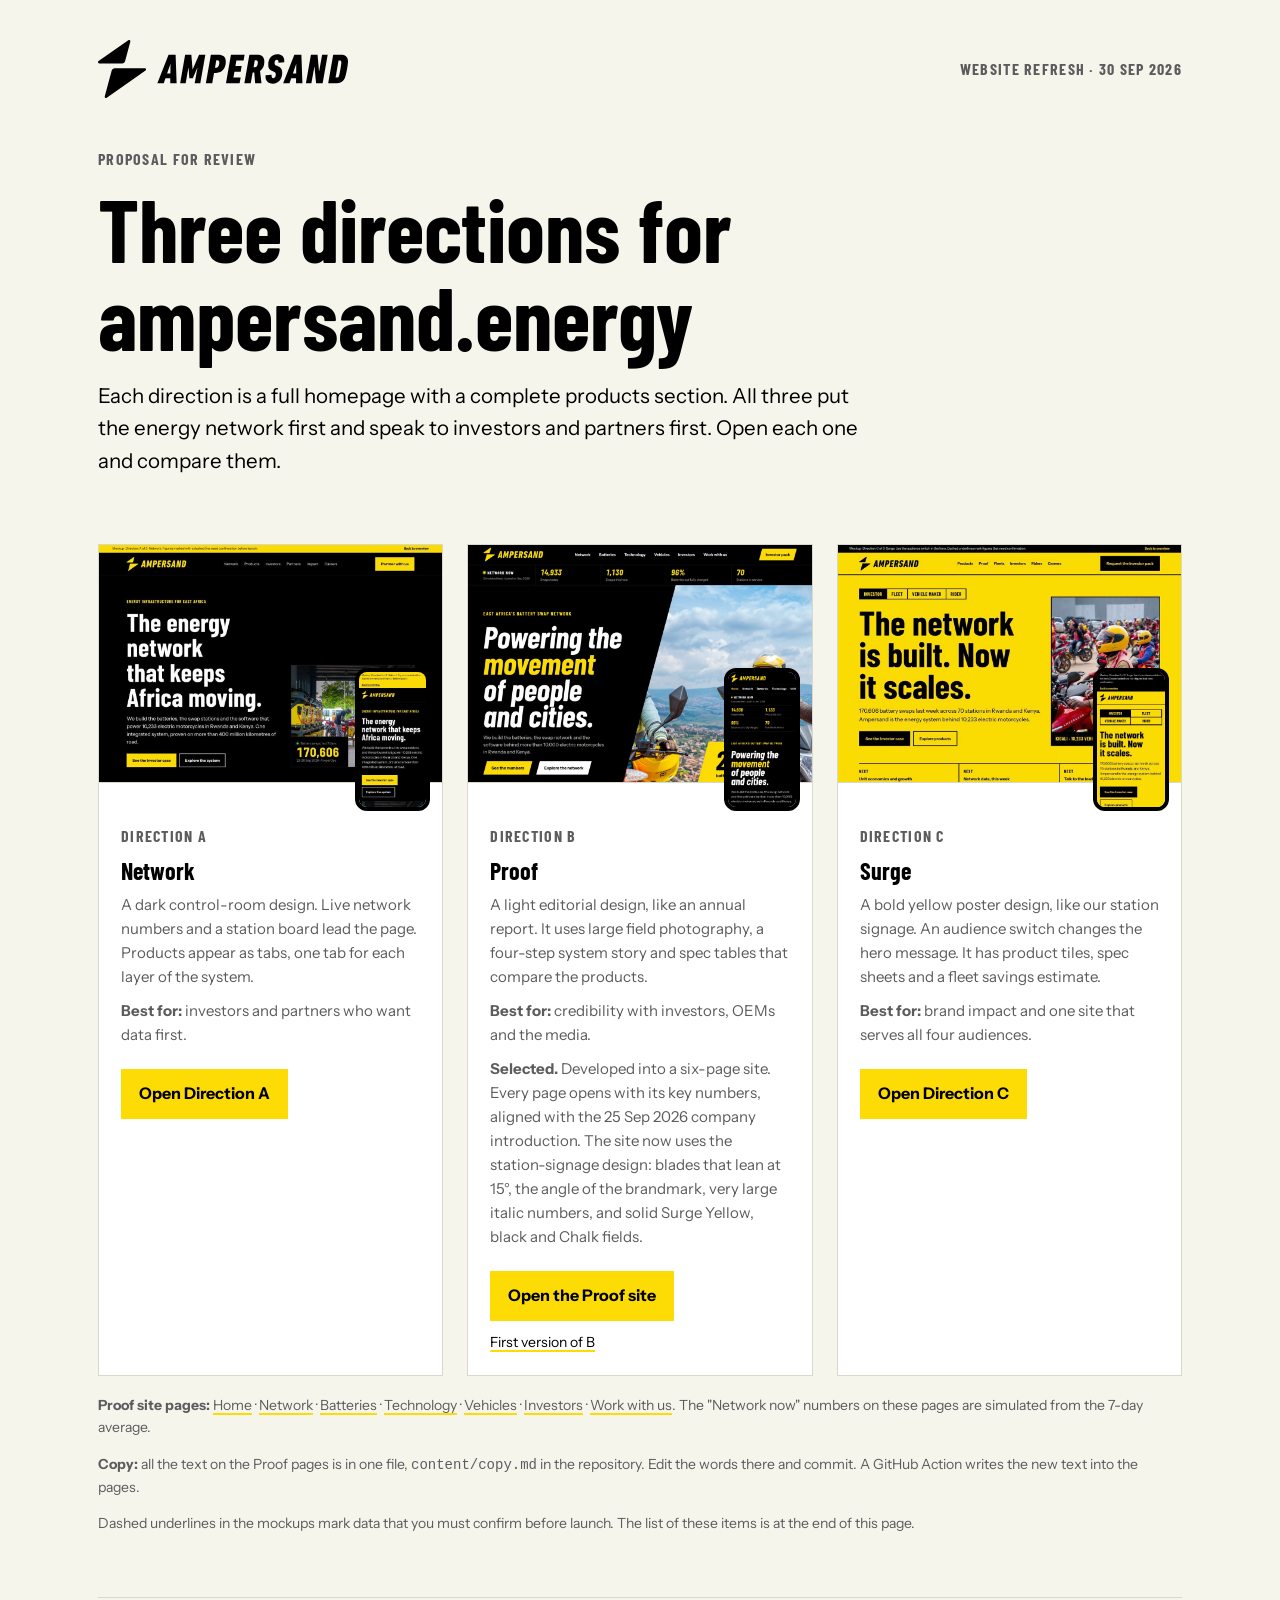
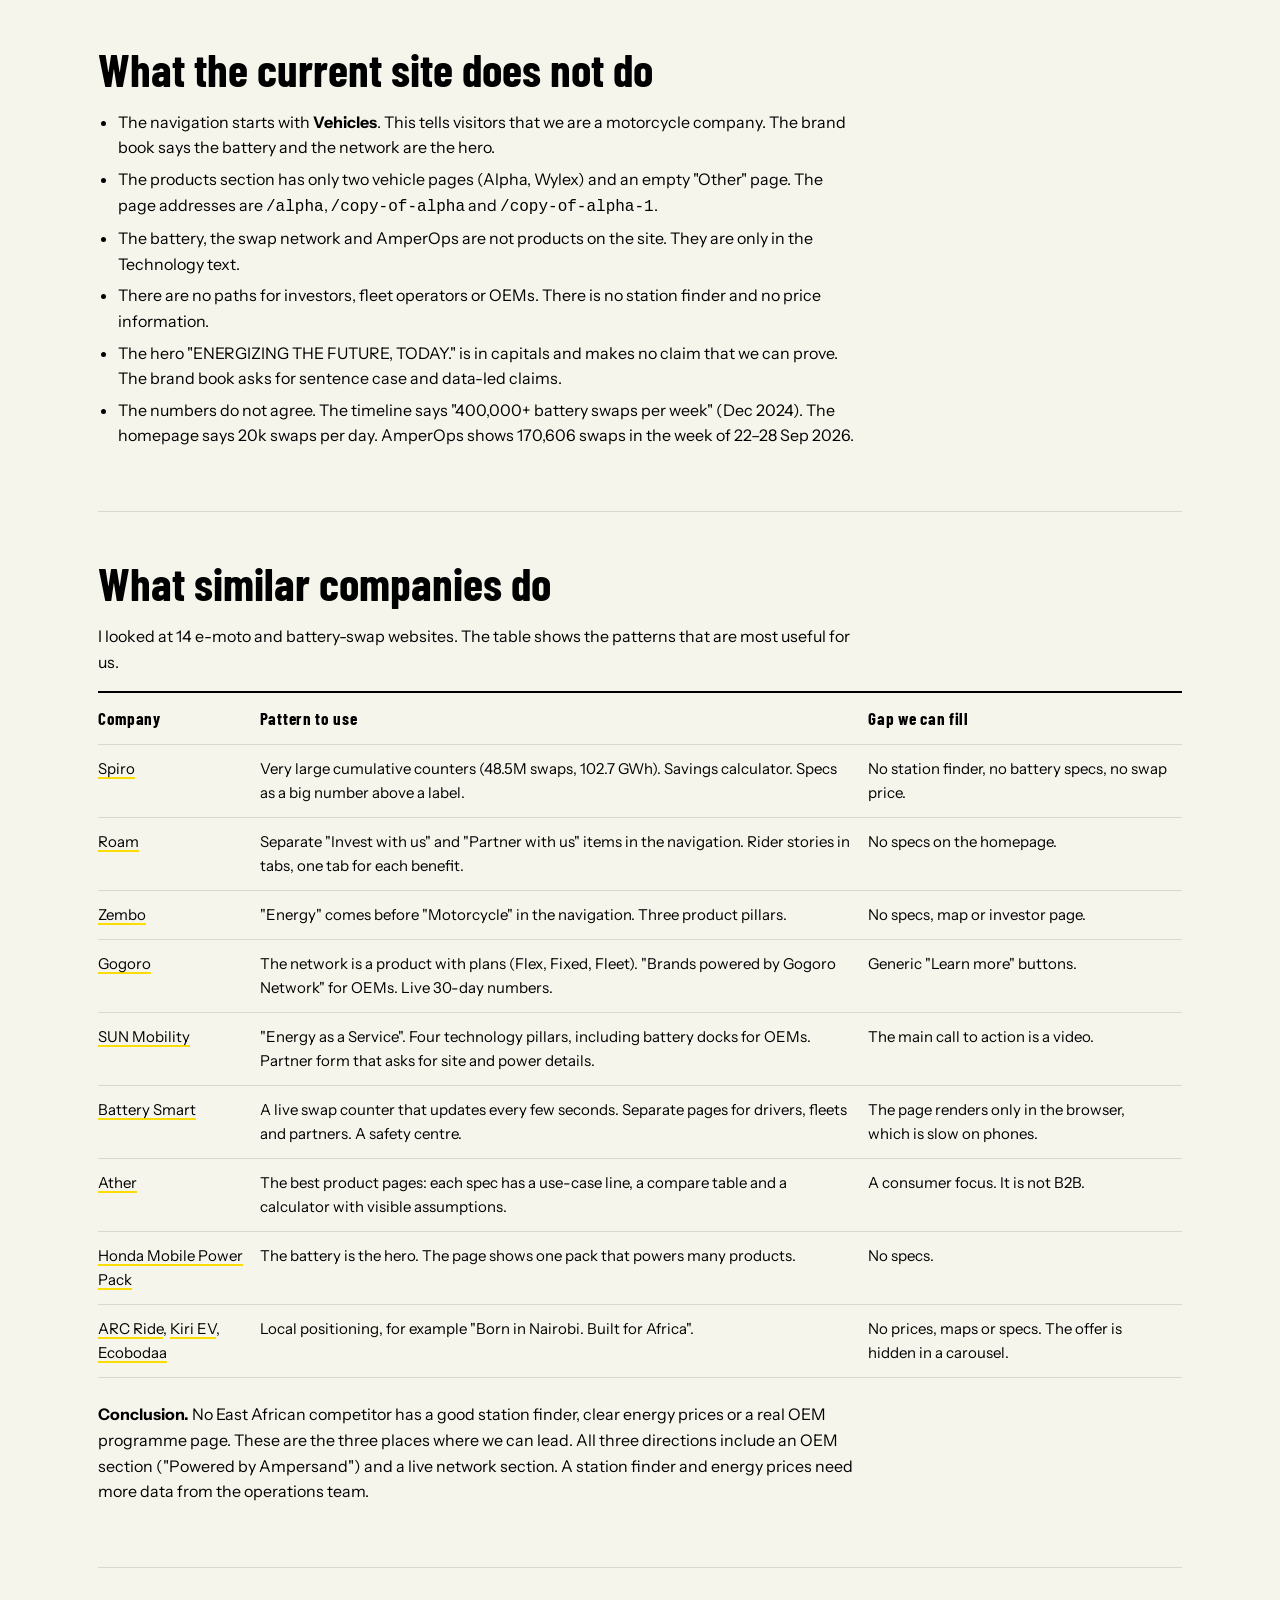
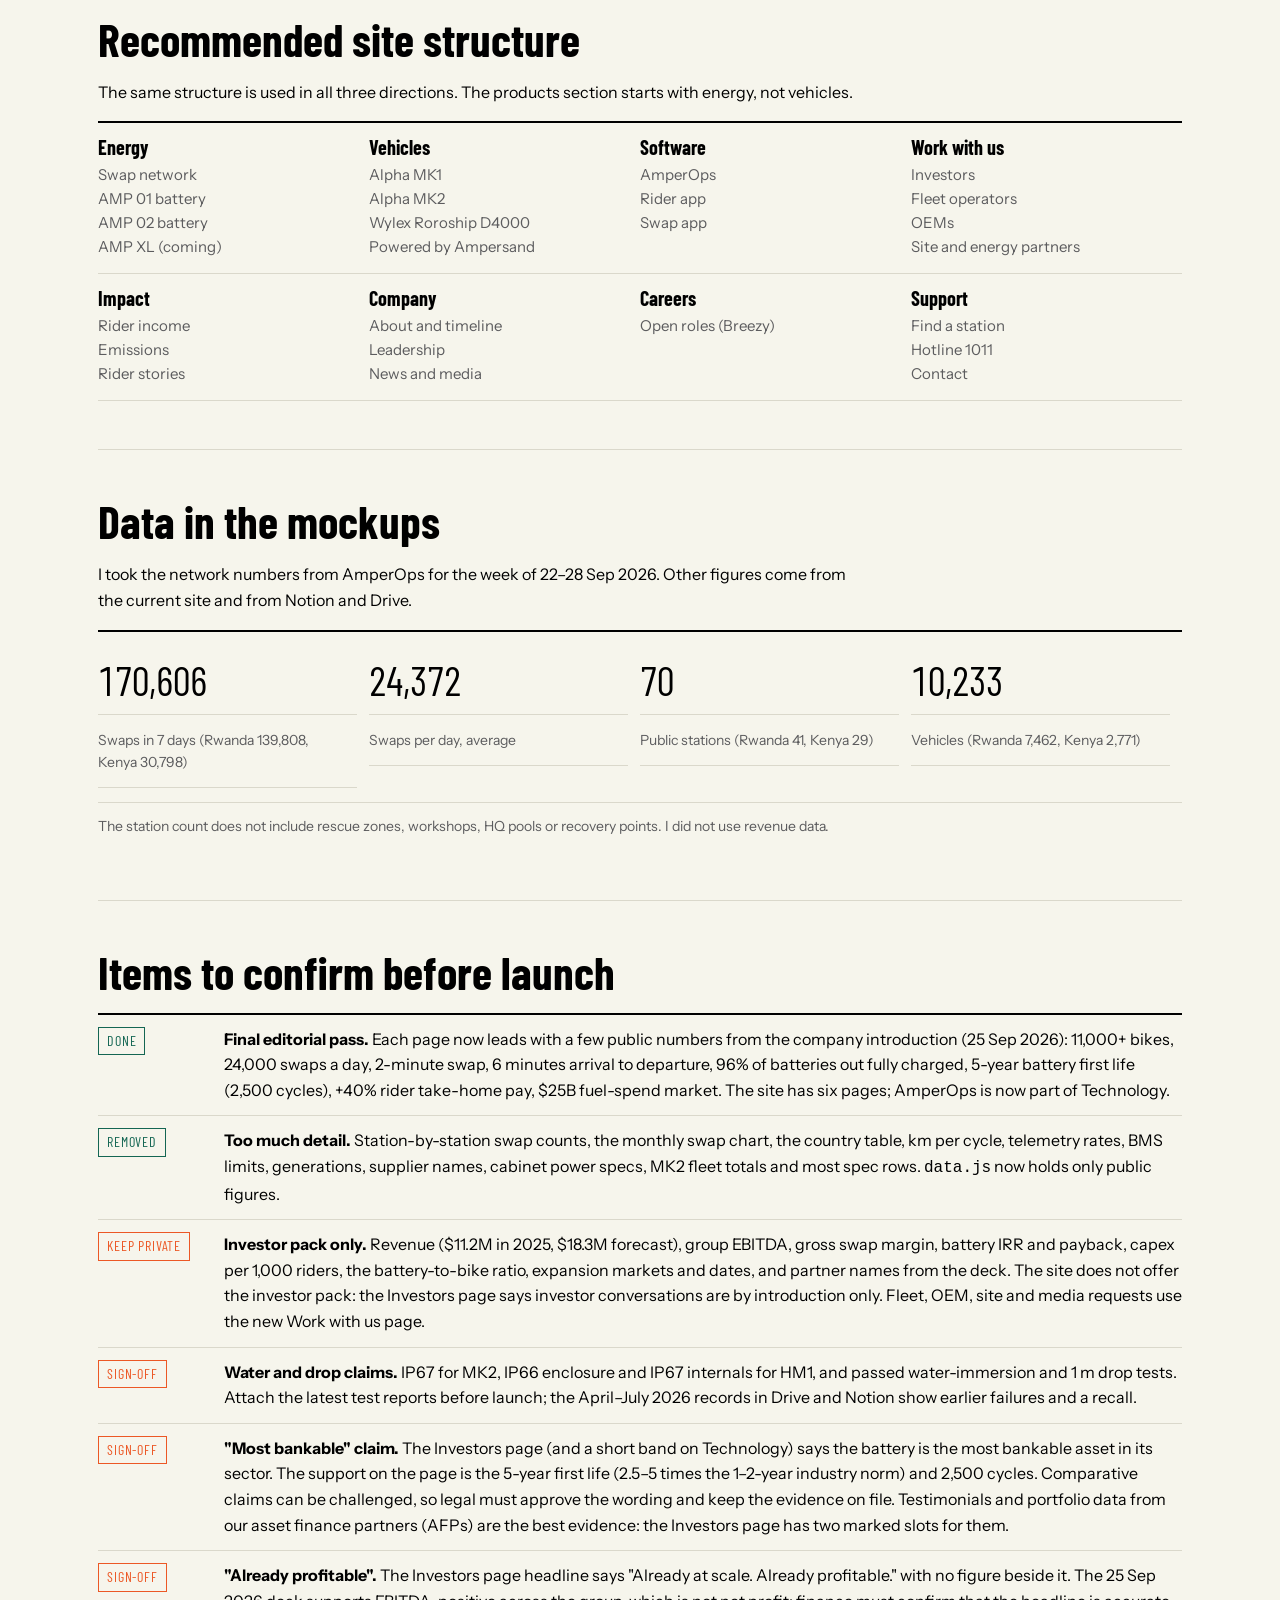
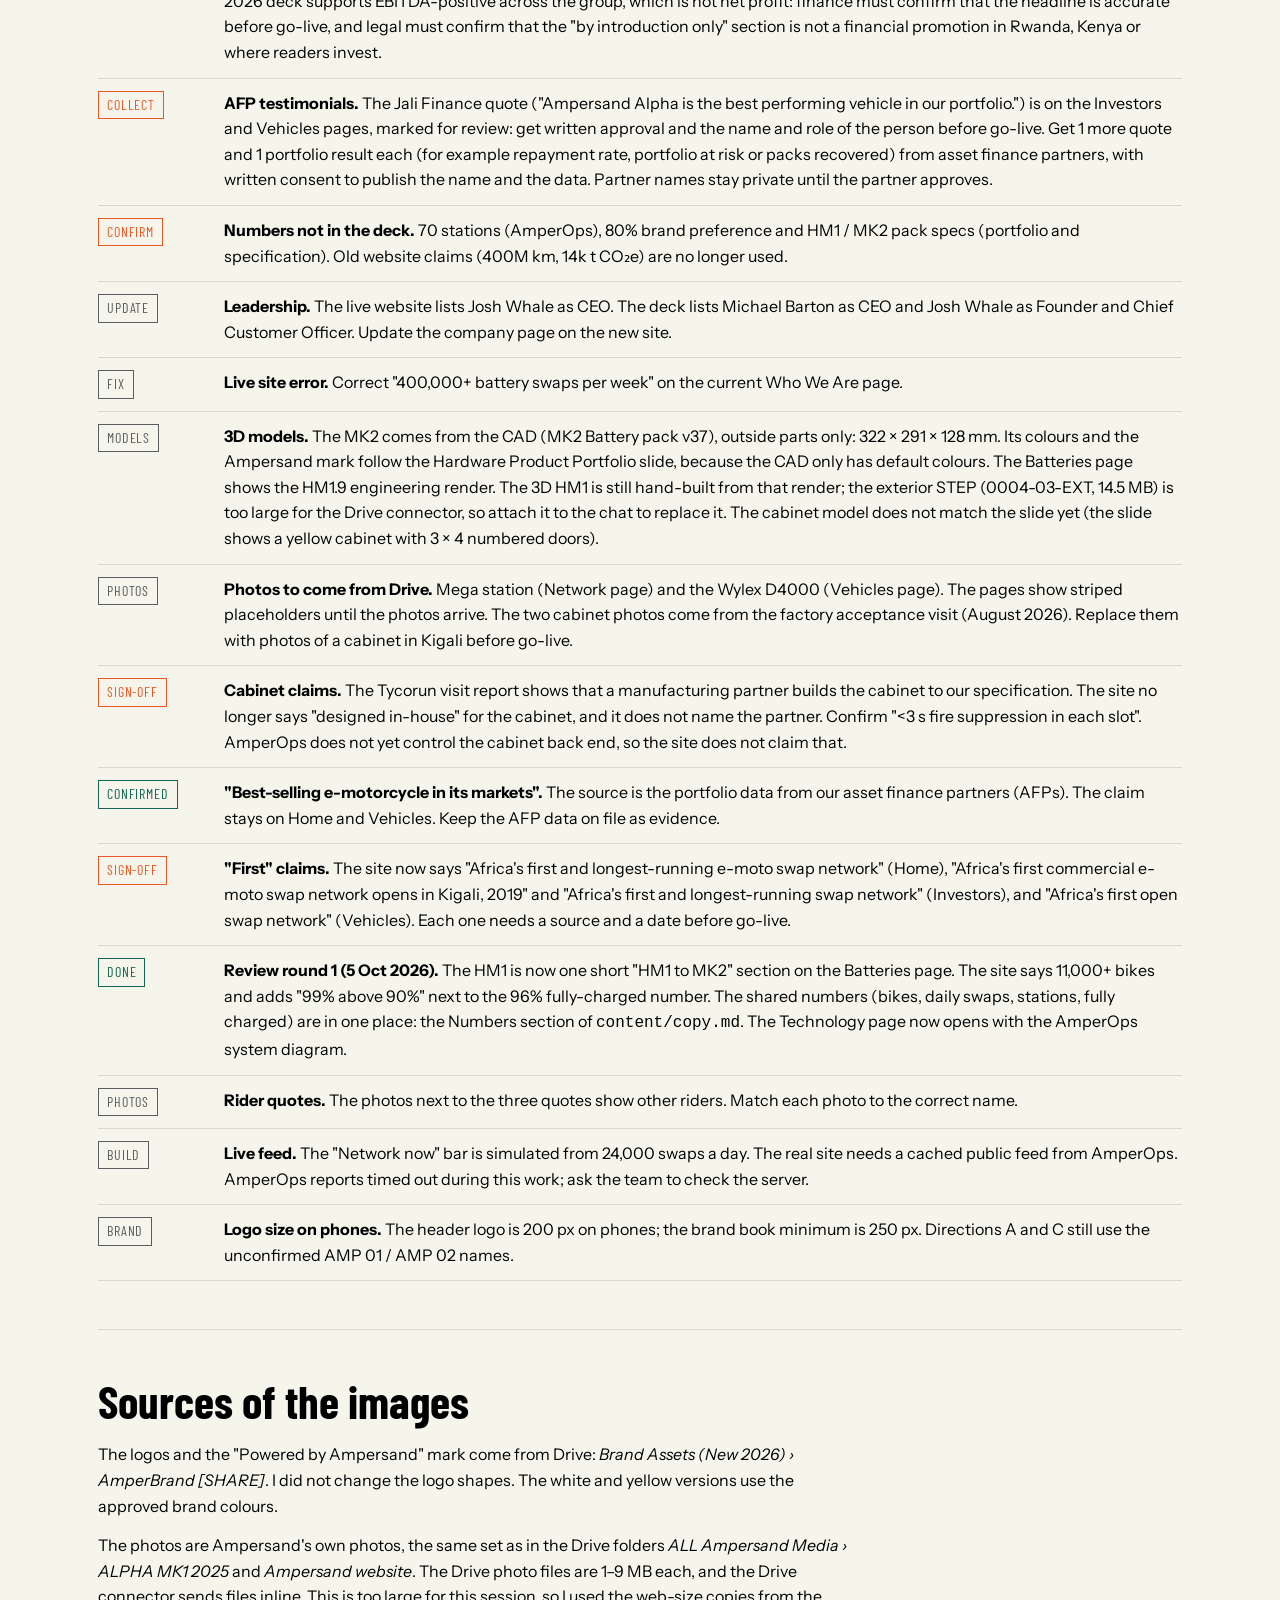
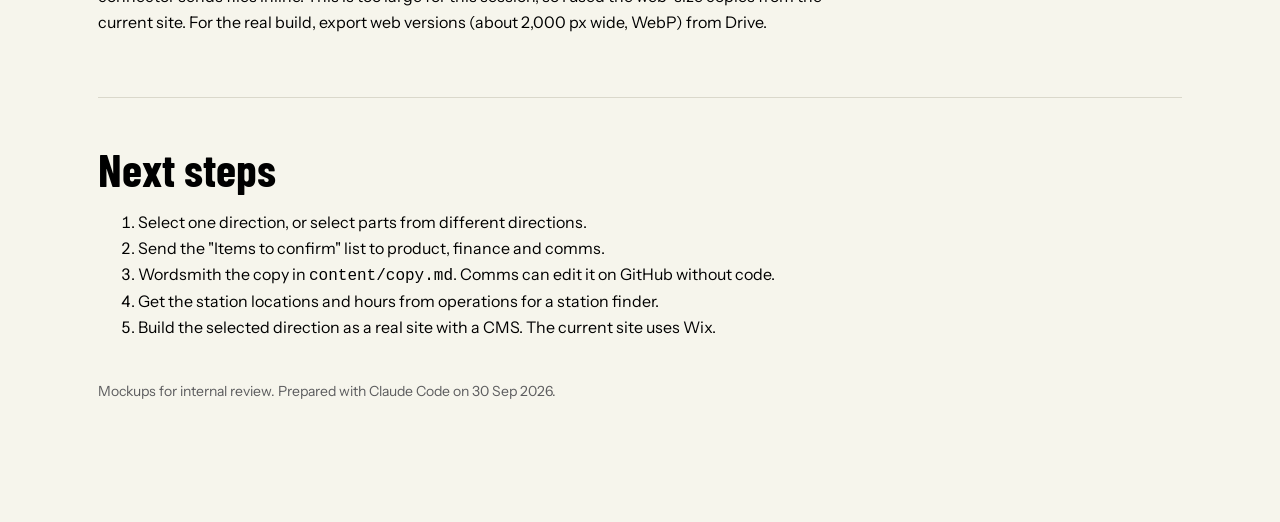
==== commit fef456b7: "Record the AFP data as the source of the best-selling claim Co-Authored-By: Claude Opus 5.5 <noreply" ====
--- a/index.html
+++ b/index.html
@@ -217,6 +217,7 @@
       <li><span class="chip info">Models</span><div><b>3D models.</b> The MK2 comes from the CAD (MK2 Battery pack v37), outside parts only: 322 × 291 × 128 mm. Its colours and the Ampersand mark follow the Hardware Product Portfolio slide, because the CAD only has default colours. The Batteries page shows the HM1.9 engineering render. The 3D HM1 is still hand-built from that render; the exterior STEP (0004-03-EXT, 14.5 MB) is too large for the Drive connector, so attach it to the chat to replace it. The cabinet model does not match the slide yet (the slide shows a yellow cabinet with 3 × 4 numbered doors).</div></li>
       <li><span class="chip info">Photos</span><div><b>Photos to come from Drive.</b> Mega station (Network page) and the Wylex D4000 (Vehicles page). The pages show striped placeholders until the photos arrive. The two cabinet photos come from the factory acceptance visit (August 2026). Replace them with photos of a cabinet in Kigali before go-live.</div></li>
       <li><span class="chip warn">Sign-off</span><div><b>Cabinet claims.</b> The Tycorun visit report shows that a manufacturing partner builds the cabinet to our specification. The site no longer says "designed in-house" for the cabinet, and it does not name the partner. Confirm "&lt;3 s fire suppression in each slot". AmperOps does not yet control the cabinet back end, so the site does not claim that.</div></li>
+      <li><span class="chip ok">Confirmed</span><div><b>"Best-selling e-motorcycle in its markets".</b> The source is the portfolio data from our asset finance partners (AFPs). The claim stays on Home and Vehicles. Keep the AFP data on file as evidence.</div></li>
       <li><span class="chip warn">Sign-off</span><div><b>"First" claims.</b> The site now says "Africa's first and longest-running e-moto swap network" (Home), "Africa's first commercial e-moto swap network opens in Kigali, 2019" and "Africa's first and longest-running swap network" (Investors), and "Africa's first open swap network" (Vehicles). Each one needs a source and a date before go-live.</div></li>
       <li><span class="chip ok">Done</span><div><b>Review round 1 (5 Oct 2026).</b> The HM1 is now one short "HM1 to MK2" section on the Batteries page. The site says 11,000+ bikes and adds "99% above 90%" next to the 96% fully-charged number. The shared numbers (bikes, daily swaps, stations, fully charged) are in one place: the Numbers section of <code>content/copy.md</code>. The Technology page now opens with the AmperOps system diagram.</div></li>
       <li><span class="chip info">Photos</span><div><b>Rider quotes.</b> The photos next to the three quotes show other riders. Match each photo to the correct name.</div></li>
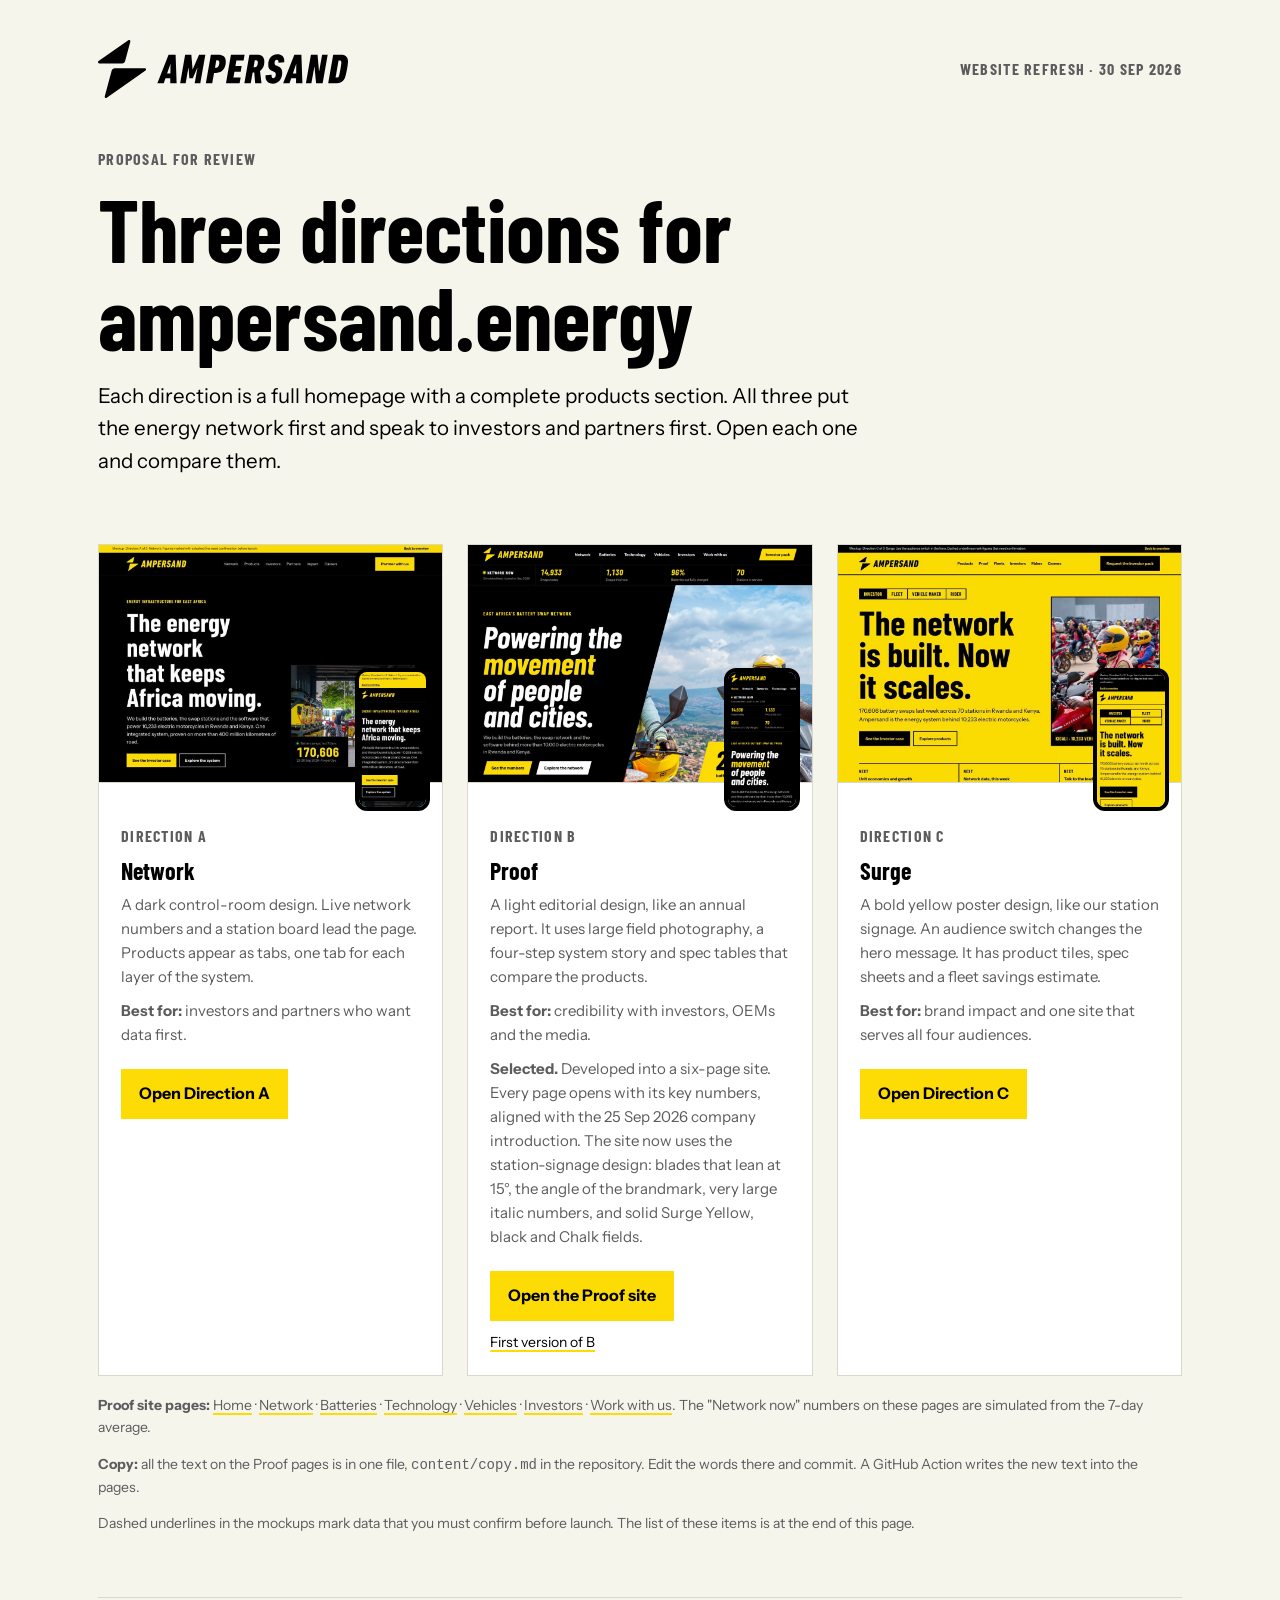
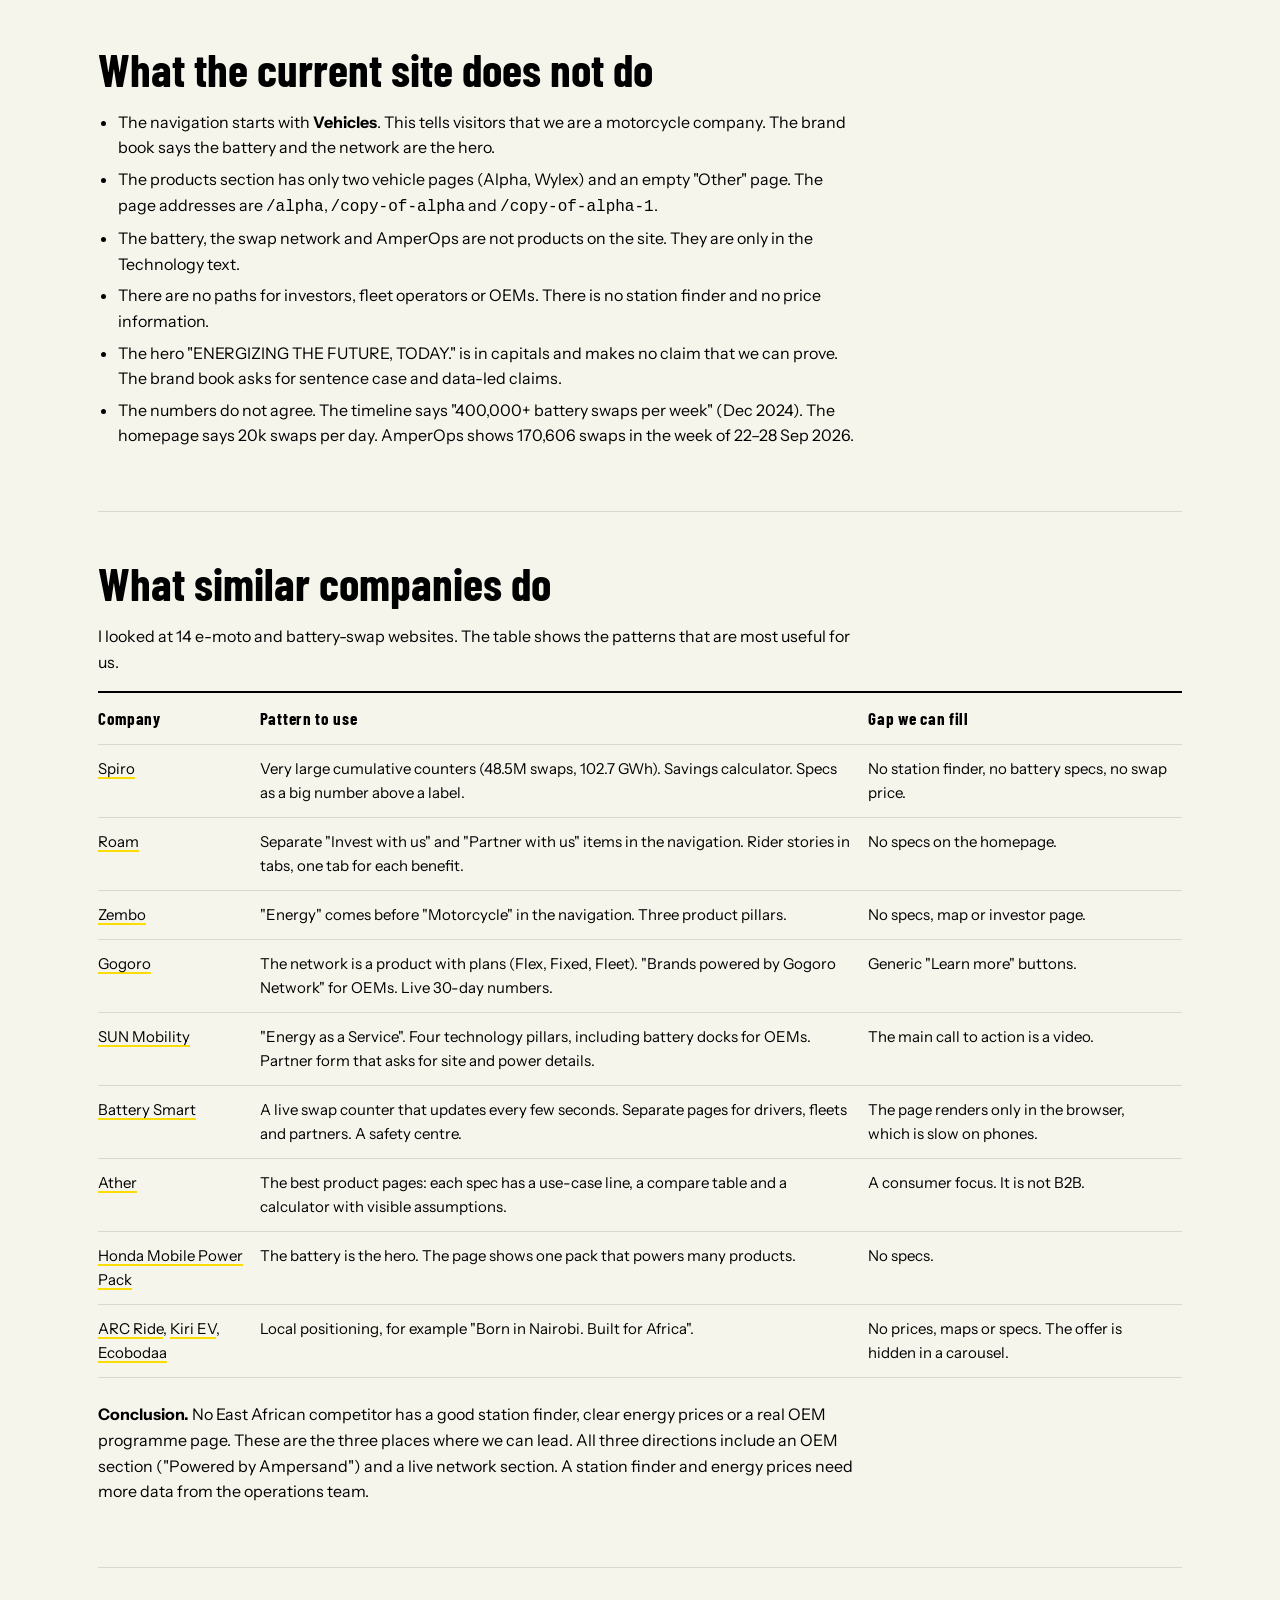
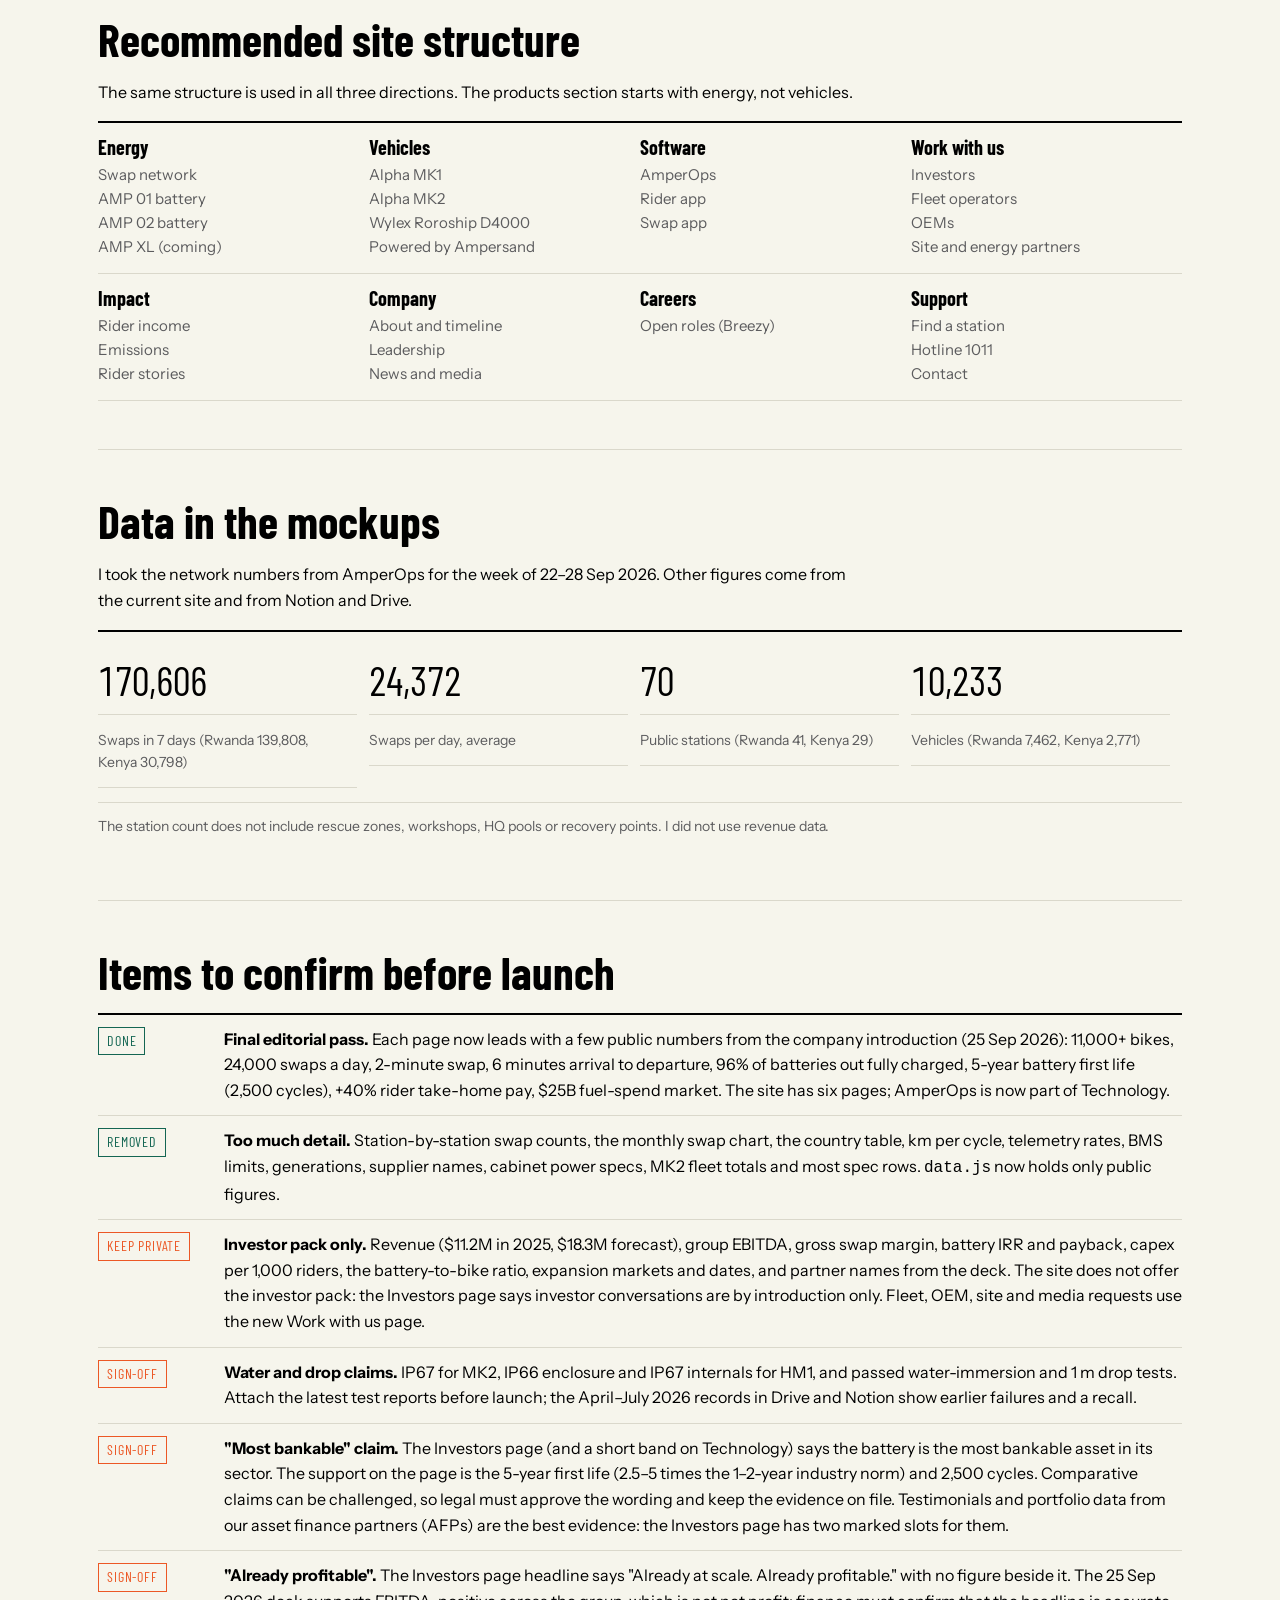
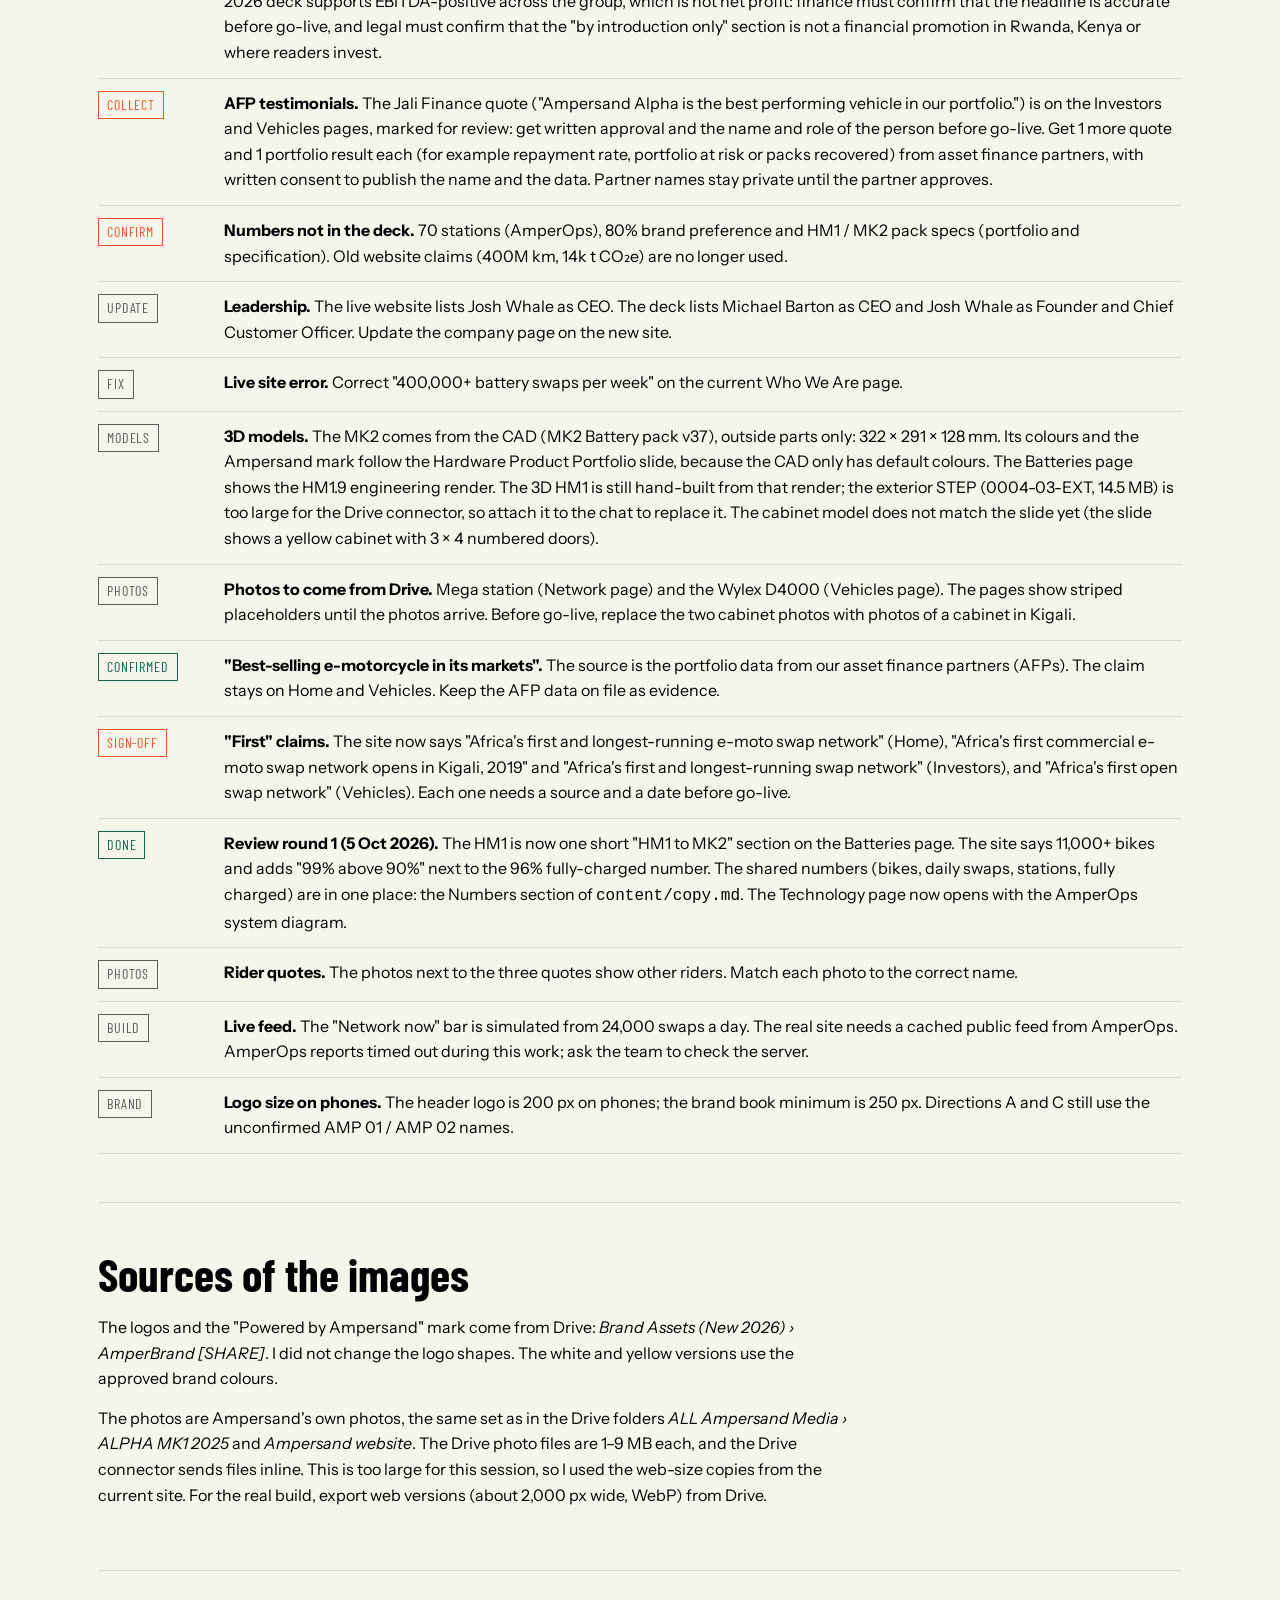
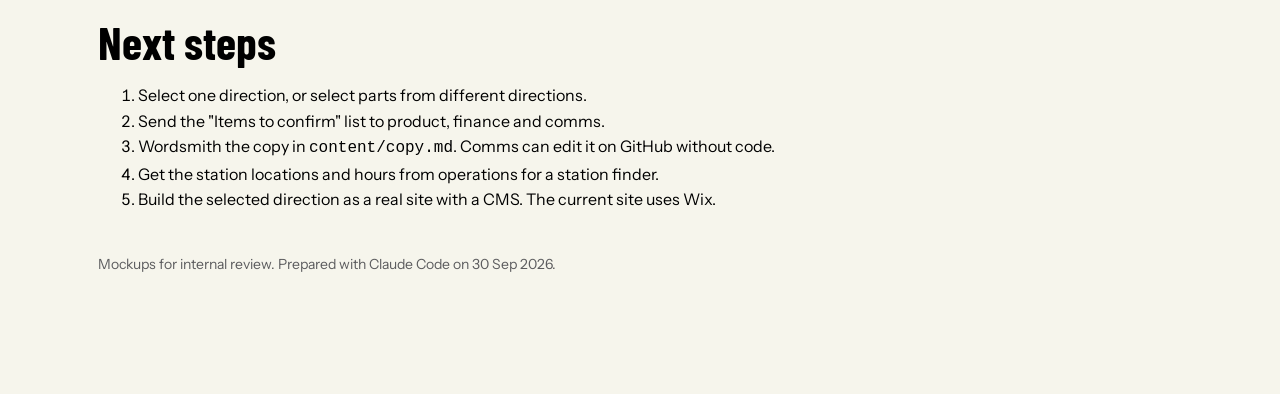
==== commit e1562966: "Restore the cabinet copy: designed by Ampersand, fire suppression in each slot Co-Authored-By: Claud" ====
--- a/index.html
+++ b/index.html
@@ -215,8 +215,7 @@
       <li><span class="chip info">Update</span><div><b>Leadership.</b> The live website lists Josh Whale as CEO. The deck lists Michael Barton as CEO and Josh Whale as Founder and Chief Customer Officer. Update the company page on the new site.</div></li>
       <li><span class="chip info">Fix</span><div><b>Live site error.</b> Correct "400,000+ battery swaps per week" on the current Who We Are page.</div></li>
       <li><span class="chip info">Models</span><div><b>3D models.</b> The MK2 comes from the CAD (MK2 Battery pack v37), outside parts only: 322 × 291 × 128 mm. Its colours and the Ampersand mark follow the Hardware Product Portfolio slide, because the CAD only has default colours. The Batteries page shows the HM1.9 engineering render. The 3D HM1 is still hand-built from that render; the exterior STEP (0004-03-EXT, 14.5 MB) is too large for the Drive connector, so attach it to the chat to replace it. The cabinet model does not match the slide yet (the slide shows a yellow cabinet with 3 × 4 numbered doors).</div></li>
-      <li><span class="chip info">Photos</span><div><b>Photos to come from Drive.</b> Mega station (Network page) and the Wylex D4000 (Vehicles page). The pages show striped placeholders until the photos arrive. The two cabinet photos come from the factory acceptance visit (August 2026). Replace them with photos of a cabinet in Kigali before go-live.</div></li>
-      <li><span class="chip warn">Sign-off</span><div><b>Cabinet claims.</b> The Tycorun visit report shows that a manufacturing partner builds the cabinet to our specification. The site no longer says "designed in-house" for the cabinet, and it does not name the partner. Confirm "&lt;3 s fire suppression in each slot". AmperOps does not yet control the cabinet back end, so the site does not claim that.</div></li>
+      <li><span class="chip info">Photos</span><div><b>Photos to come from Drive.</b> Mega station (Network page) and the Wylex D4000 (Vehicles page). The pages show striped placeholders until the photos arrive. Before go-live, replace the two cabinet photos with photos of a cabinet in Kigali.</div></li>
       <li><span class="chip ok">Confirmed</span><div><b>"Best-selling e-motorcycle in its markets".</b> The source is the portfolio data from our asset finance partners (AFPs). The claim stays on Home and Vehicles. Keep the AFP data on file as evidence.</div></li>
       <li><span class="chip warn">Sign-off</span><div><b>"First" claims.</b> The site now says "Africa's first and longest-running e-moto swap network" (Home), "Africa's first commercial e-moto swap network opens in Kigali, 2019" and "Africa's first and longest-running swap network" (Investors), and "Africa's first open swap network" (Vehicles). Each one needs a source and a date before go-live.</div></li>
       <li><span class="chip ok">Done</span><div><b>Review round 1 (5 Oct 2026).</b> The HM1 is now one short "HM1 to MK2" section on the Batteries page. The site says 11,000+ bikes and adds "99% above 90%" next to the 96% fully-charged number. The shared numbers (bikes, daily swaps, stations, fully charged) are in one place: the Numbers section of <code>content/copy.md</code>. The Technology page now opens with the AmperOps system diagram.</div></li>
